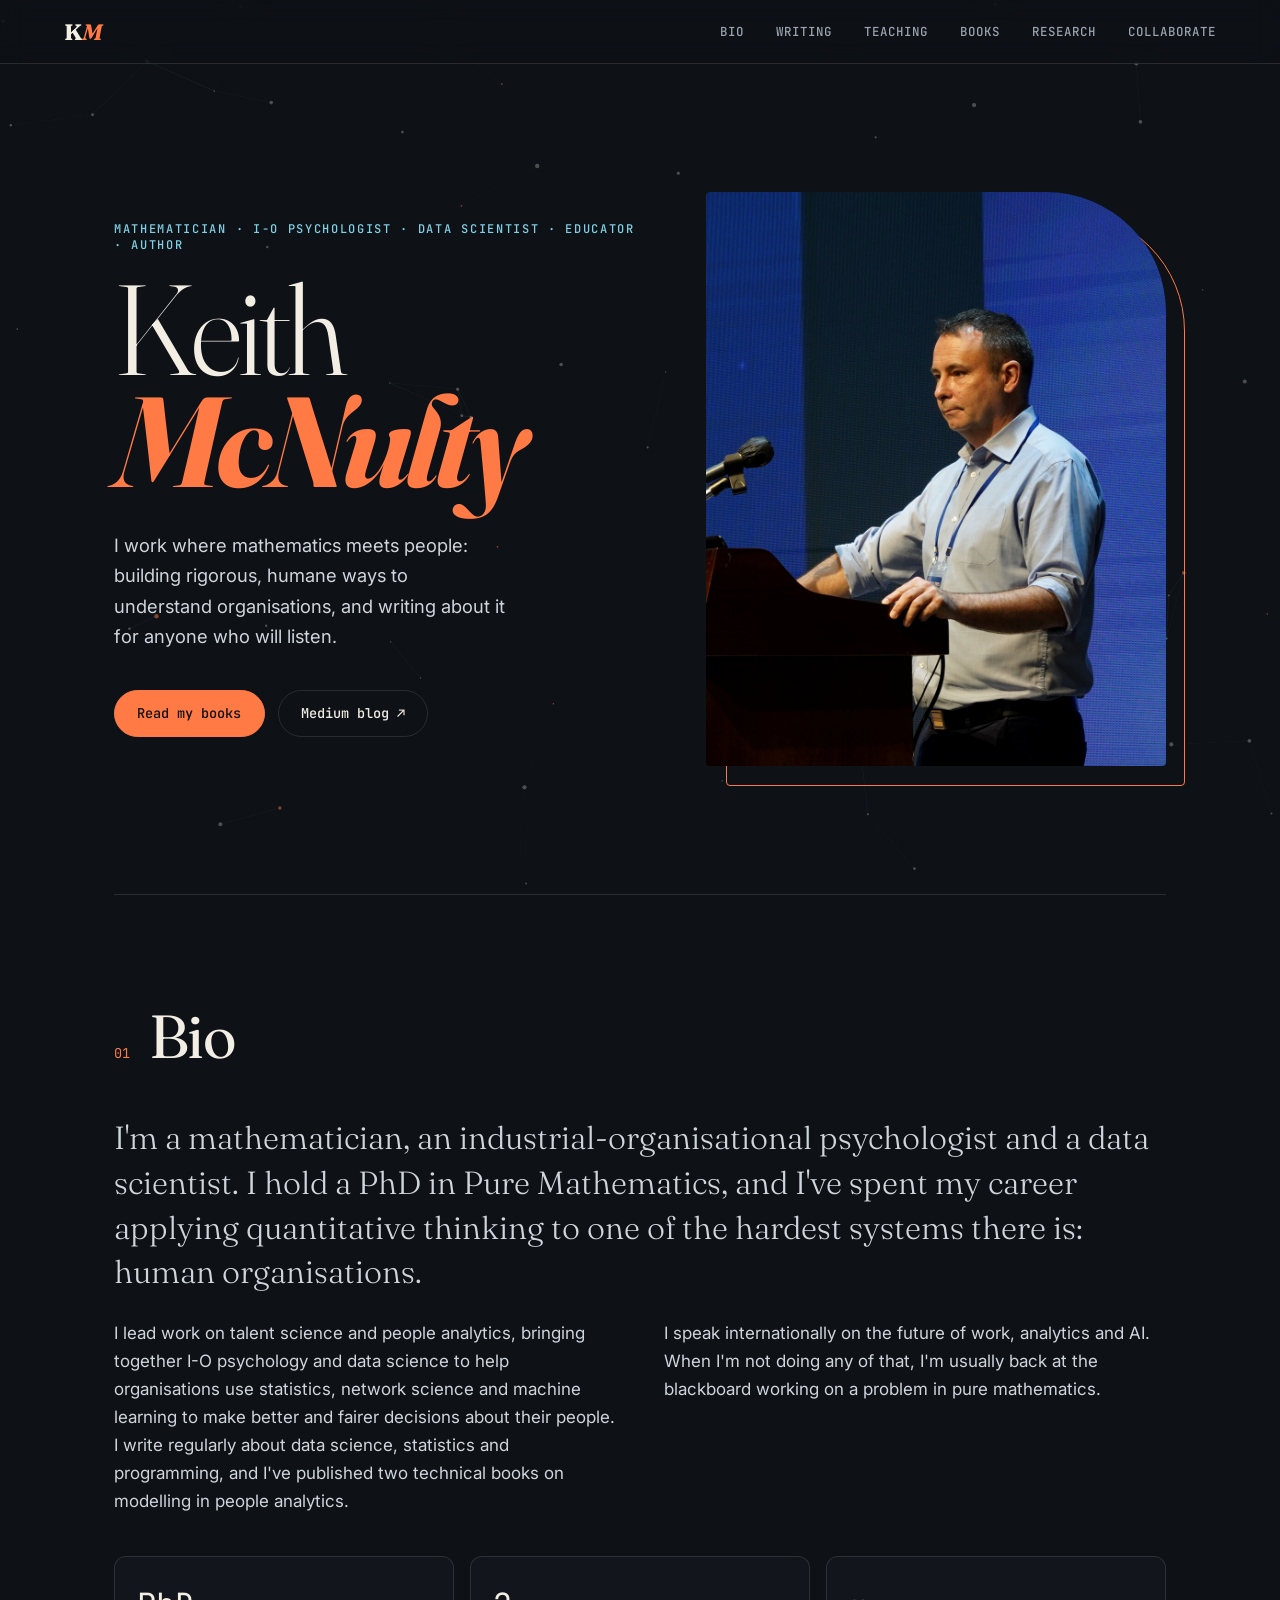
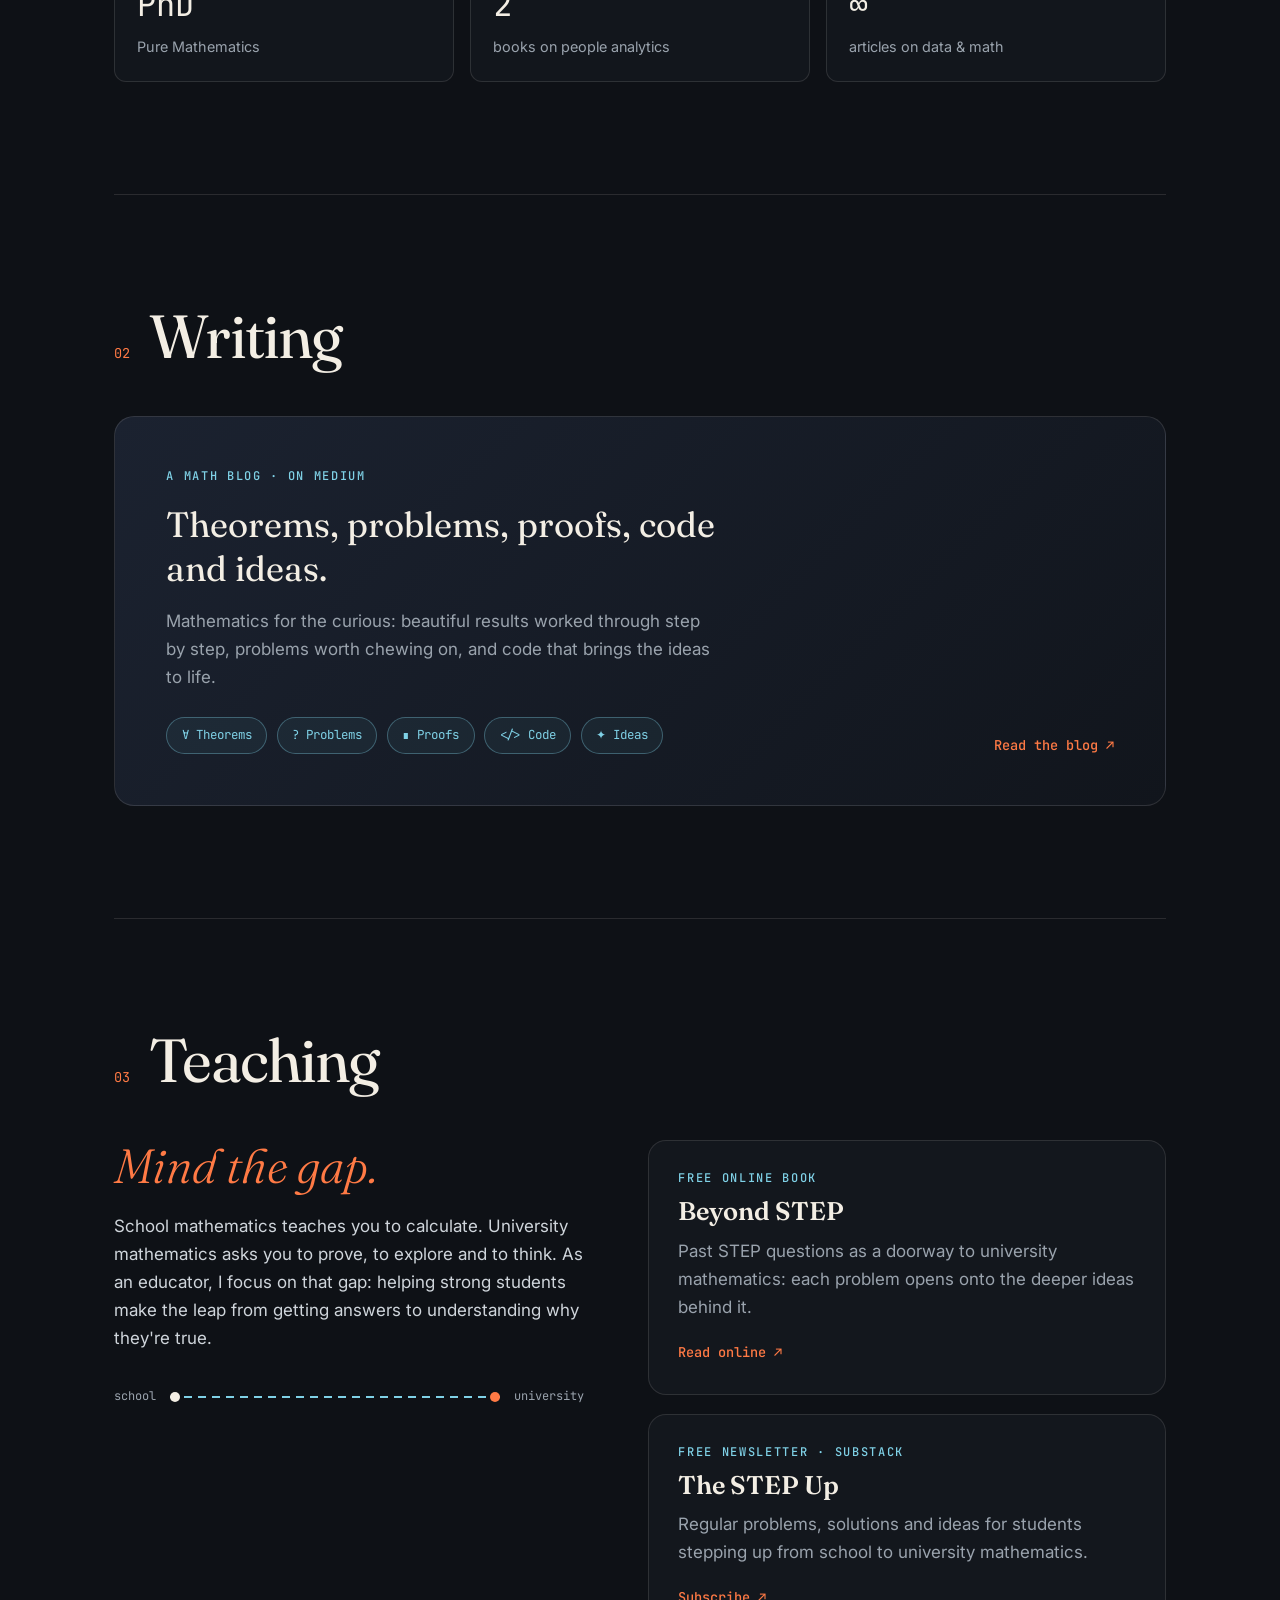
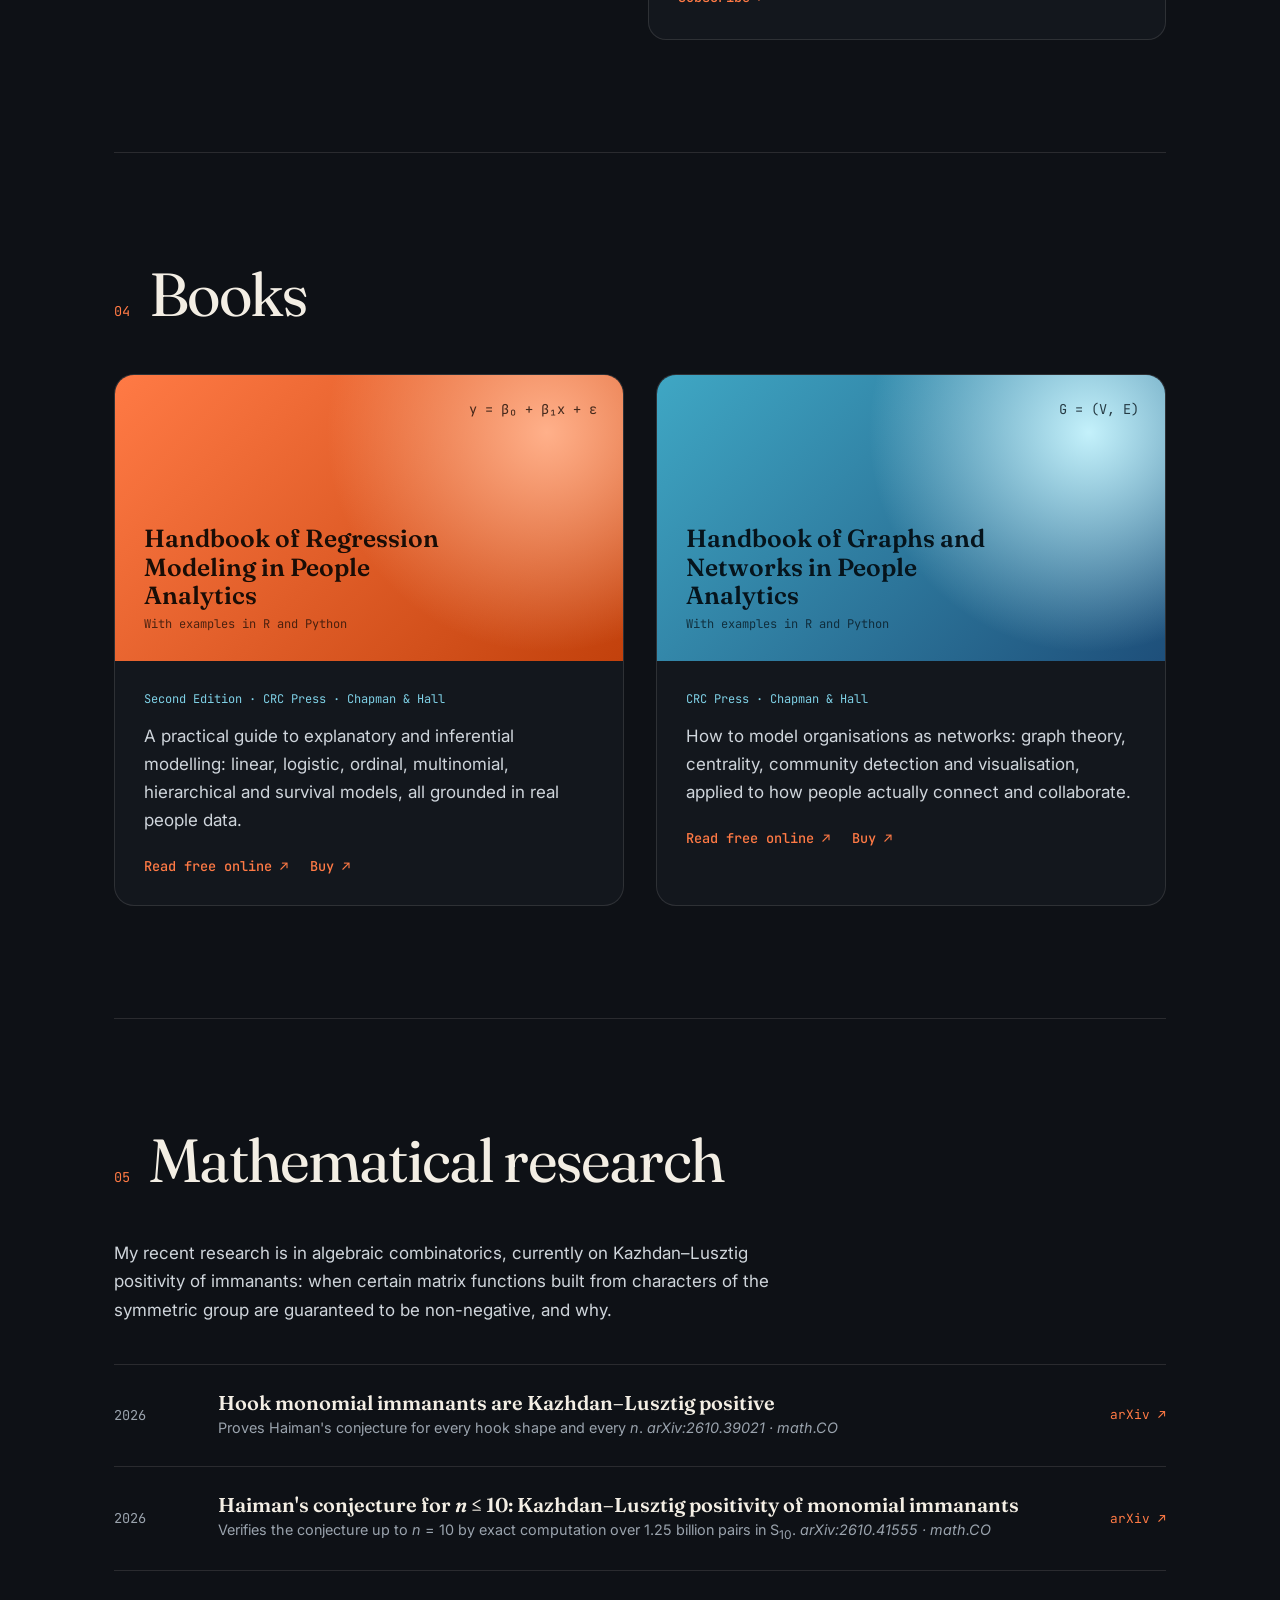
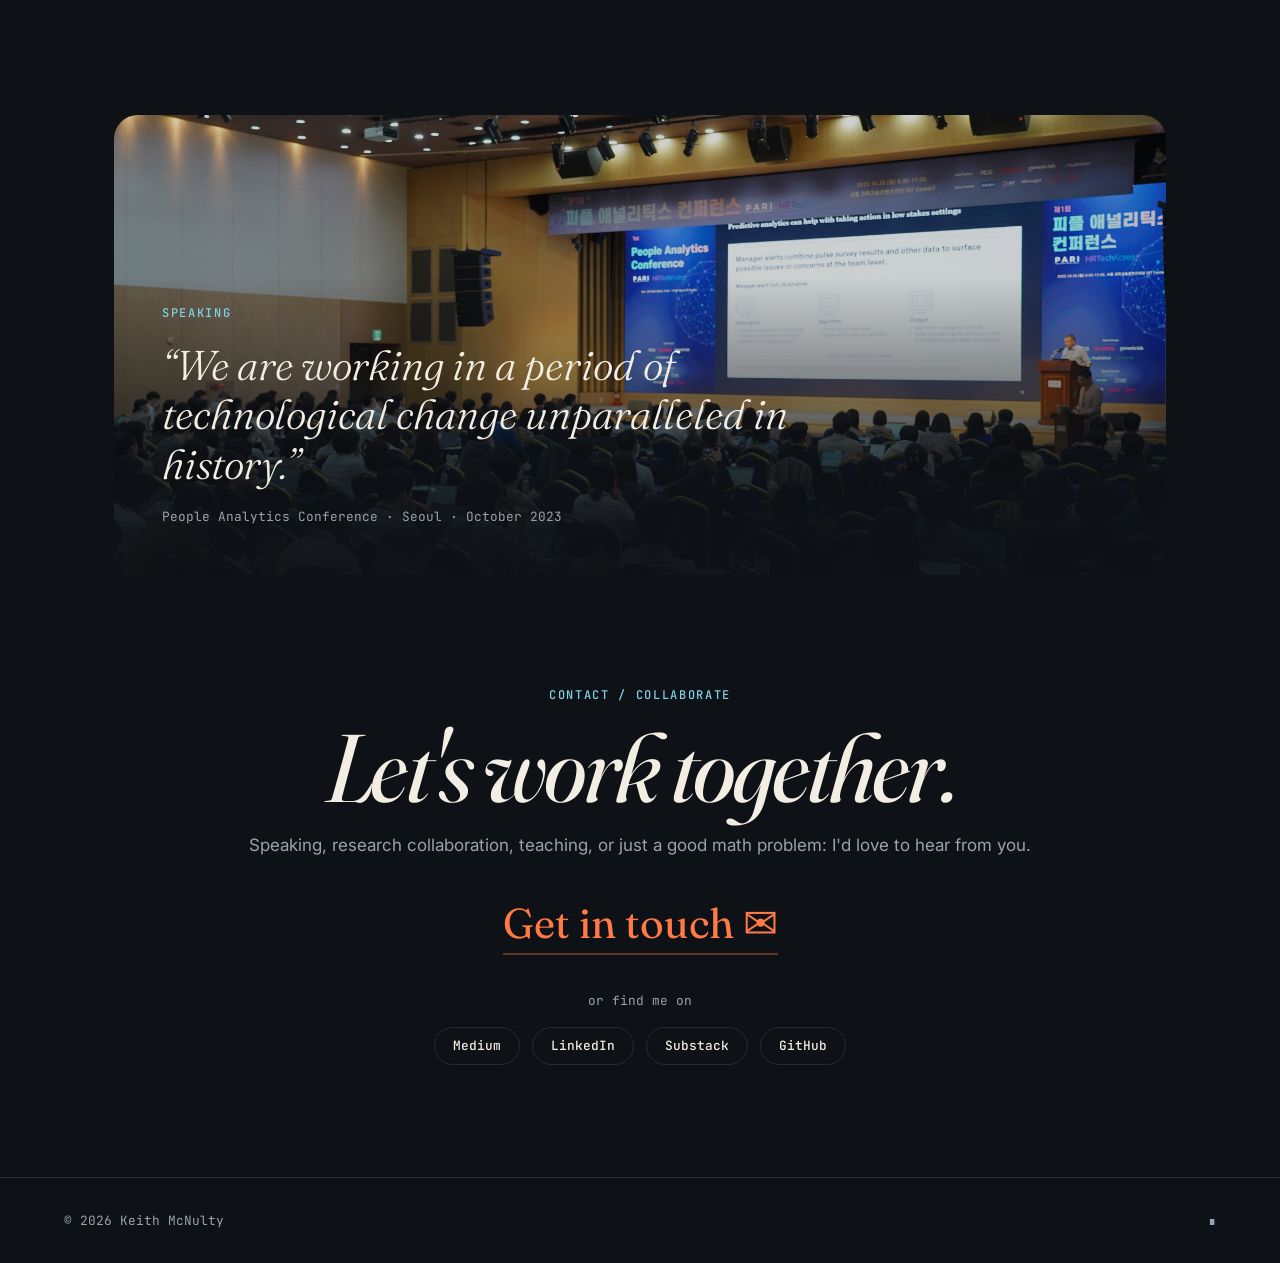
==== docs/index.html @ 4a8a74b3 "Research intro: say 'My recent research'" ====
<!doctype html>
<html lang="en">
<head>
  <meta charset="utf-8">
  <meta name="viewport" content="width=device-width, initial-scale=1">
  <title>Keith McNulty — Mathematician, I-O Psychologist, Data Scientist, Educator</title>
  <meta name="description" content="Keith McNulty: mathematician, I-O psychologist, data scientist and math educator. Writing, teaching, books and mathematical research at the intersection of people, data and mathematics.">
  <link rel="preconnect" href="https://fonts.googleapis.com">
  <link rel="preconnect" href="https://fonts.gstatic.com" crossorigin>
  <link href="https://fonts.googleapis.com/css2?family=Fraunces:ital,opsz,wght@0,9..144,300..800;1,9..144,300..800&family=Inter:wght@400;500;600&family=JetBrains+Mono:wght@400;500&display=swap" rel="stylesheet">
  <link rel="stylesheet" href="style.css">
</head>
<body>
  <canvas id="network" aria-hidden="true"></canvas>

  <header class="nav">
    <a class="brand" href="#top">K<span>M</span></a>
    <nav>
      <a href="#about">Bio</a>
      <a href="#writing">Writing</a>
      <a href="#teaching">Teaching</a>
      <a href="#books">Books</a>
      <a href="#research">Research</a>
      <a href="#contact">Collaborate</a>
    </nav>
  </header>

  <main id="top">
    <!-- HERO -->
    <section class="hero">
      <div class="hero-text">
        <p class="eyebrow">Mathematician · I-O Psychologist · Data Scientist · Educator · Author</p>
        <h1>Keith<br><em>McNulty</em></h1>
        <p class="lede">I work where mathematics meets people: building rigorous, humane ways to understand organisations, and writing about it for anyone who will listen.</p>
        <div class="cta">
          <a class="btn primary" href="#books">Read my books</a>
          <a class="btn" href="https://keith-mcnulty.medium.com" target="_blank" rel="noopener">Medium blog ↗</a>
        </div>
      </div>
      <figure class="portrait">
        <img src="assets/portrait.jpg" alt="Keith McNulty speaking at a podium in front of a blue presentation screen">
      </figure>
    </section>

    <!-- BIO -->
    <section id="about" class="section">
      <div class="section-head">
        <span class="num mono">01</span>
        <h2>Bio</h2>
      </div>
      <div class="bio">
        <!-- TODO(Keith): review and personalise this bio -->
        <p class="big">I'm a mathematician, an industrial-organisational psychologist and a data scientist. I hold a PhD in Pure Mathematics, and I've spent my career applying quantitative thinking to one of the hardest systems there is: human organisations.</p>
        <p>I lead work on talent science and people analytics, bringing together I-O psychology and data science to help organisations use statistics, network science and machine learning to make better and fairer decisions about their people. I write regularly about data science, statistics and programming, and I've published two technical books on modelling in people analytics.</p>
        <p>I speak internationally on the future of work, analytics and AI. When I'm not doing any of that, I'm usually back at the blackboard working on a problem in pure mathematics.</p>
        <ul class="facts">
          <li><span class="mono">PhD</span> Pure Mathematics</li>
          <li><span class="mono">2</span> books on people analytics</li>
          <li><span class="mono">∞</span> articles on data &amp; math</li>
        </ul>
      </div>
    </section>

    <!-- WRITING -->
    <section id="writing" class="section">
      <div class="section-head">
        <span class="num mono">02</span>
        <h2>Writing</h2>
      </div>
      <a class="medium-card" href="https://keith-mcnulty.medium.com" target="_blank" rel="noopener">
        <div>
          <p class="eyebrow">A math blog · On Medium</p>
          <h3>Theorems, problems, proofs, code and ideas.</h3>
          <p>Mathematics for the curious: beautiful results worked through step by step, problems worth chewing on, and code that brings the ideas to life.</p>
          <ul class="tags mono">
            <li>∀ Theorems</li>
            <li>? Problems</li>
            <li>∎ Proofs</li>
            <li>&lt;/&gt; Code</li>
            <li>✦ Ideas</li>
          </ul>
        </div>
        <span class="arrow">Read the blog ↗</span>
      </a>
    </section>

    <!-- TEACHING -->
    <section id="teaching" class="section">
      <div class="section-head">
        <span class="num mono">03</span>
        <h2>Teaching</h2>
      </div>
      <div class="teach">
        <div class="teach-intro">
          <p class="big">Mind the gap.</p>
          <p>School mathematics teaches you to calculate. University mathematics asks you to prove, to explore and to think. As an educator, I focus on that gap: helping strong students make the leap from getting answers to understanding why they're true.</p>
          <div class="gap" aria-hidden="true">
            <span class="mono">school</span>
            <span class="bridge"></span>
            <span class="mono">university</span>
          </div>
        </div>
        <div class="teach-links">
          <a class="teach-card" href="https://beyondstep.keithmcnulty.org" target="_blank" rel="noopener">
            <p class="eyebrow">Free online book</p>
            <h3>Beyond STEP</h3>
            <p>Past STEP questions as a doorway to university mathematics: each problem opens onto the deeper ideas behind it.</p>
            <span class="arrow">Read online ↗</span>
          </a>
          <a class="teach-card" href="https://keithmcnulty.substack.com/" target="_blank" rel="noopener">
            <p class="eyebrow">Free newsletter · Substack</p>
            <h3>The STEP Up</h3>
            <p>Regular problems, solutions and ideas for students stepping up from school to university mathematics.</p>
            <span class="arrow">Subscribe ↗</span>
          </a>
        </div>
      </div>
    </section>

    <!-- BOOKS -->
    <section id="books" class="section">
      <div class="section-head">
        <span class="num mono">04</span>
        <h2>Books</h2>
      </div>
      <div class="books">
        <article class="book">
          <div class="cover c1">
            <span class="mono">y = β₀ + β₁x + ε</span>
            <strong>Handbook of Regression Modeling in People Analytics</strong>
            <small>With examples in R and Python</small>
          </div>
          <div class="book-body">
            <p class="mono meta">Second Edition · CRC Press · Chapman &amp; Hall</p>
            <p>A practical guide to explanatory and inferential modelling: linear, logistic, ordinal, multinomial, hierarchical and survival models, all grounded in real people data.</p>
            <div class="links">
              <a href="https://peopleanalytics-regression-book.org" target="_blank" rel="noopener">Read free online ↗</a>
              <a href="https://www.routledge.com/Handbook-of-Regression-Modeling-in-People-Analytics-With-Examples-in-R-and-Python-Second-Edition/McNulty/p/book/9781041121268" target="_blank" rel="noopener">Buy ↗</a>
            </div>
          </div>
        </article>
        <article class="book">
          <div class="cover c2">
            <span class="mono">G = (V, E)</span>
            <strong>Handbook of Graphs and Networks in People Analytics</strong>
            <small>With examples in R and Python</small>
          </div>
          <div class="book-body">
            <p class="mono meta">CRC Press · Chapman &amp; Hall</p>
            <p>How to model organisations as networks: graph theory, centrality, community detection and visualisation, applied to how people actually connect and collaborate.</p>
            <div class="links">
              <a href="https://ona-book.org" target="_blank" rel="noopener">Read free online ↗</a>
              <a href="https://www.routledge.com/Handbook-of-Graphs-and-Networks-in-People-Analytics-With-Examples-in-R-and-Python/McNulty/p/book/9781032223636" target="_blank" rel="noopener">Buy ↗</a>
            </div>
          </div>
        </article>
      </div>
    </section>

    <!-- RESEARCH -->
    <section id="research" class="section">
      <div class="section-head">
        <span class="num mono">05</span>
        <h2>Mathematical research</h2>
      </div>
      <p class="intro">My recent research is in algebraic combinatorics, currently on Kazhdan&ndash;Lusztig positivity of immanants: when certain matrix functions built from characters of the symmetric group are guaranteed to be non-negative, and why.</p>
      <ol class="papers">
        <li>
          <span class="year mono">2026</span>
          <div>
            <h3>Hook monomial immanants are Kazhdan&ndash;Lusztig positive</h3>
            <p>Proves Haiman's conjecture for every hook shape and every <em>n</em>. <em>arXiv:2610.39021 · math.CO</em></p>
          </div>
          <a href="https://arxiv.org/abs/2610.39021" class="mono" target="_blank" rel="noopener">arXiv ↗</a>
        </li>
        <li>
          <span class="year mono">2026</span>
          <div>
            <h3>Haiman's conjecture for <em>n</em> &le; 10: Kazhdan&ndash;Lusztig positivity of monomial immanants</h3>
            <p>Verifies the conjecture up to <em>n</em> = 10 by exact computation over 1.25 billion pairs in S<sub>10</sub>. <em>arXiv:2610.41555 · math.CO</em></p>
          </div>
          <a href="https://arxiv.org/abs/2610.41555" class="mono" target="_blank" rel="noopener">arXiv ↗</a>
        </li>
      </ol>
    </section>

    <!-- SPEAKING BANNER -->
    <section class="banner">
      <img src="assets/speaking.jpg" alt="Keith McNulty presenting to a large audience at the People Analytics Conference in Seoul" loading="lazy">
      <div class="banner-text">
        <p class="eyebrow">Speaking</p>
        <p class="quote">“We are working in a period of technological change unparalleled in history.”</p>
        <p class="mono small">People Analytics Conference · Seoul · October 2023</p>
      </div>
    </section>

    <!-- CONTACT -->
    <section id="contact" class="section contact">
      <p class="eyebrow">Contact / Collaborate</p>
      <h2>Let's work together.</h2>
      <p>Speaking, research collaboration, teaching, or just a good math problem: I'd love to hear from you.</p>
      <a class="email" href="mailto:keith@keithmcnulty.org">Get in touch ✉</a>
      <p class="mono small or">or find me on</p>
      <div class="socials">
        <a href="https://keith-mcnulty.medium.com" target="_blank" rel="noopener">Medium</a>
        <a href="https://www.linkedin.com/in/keith-mcnulty/" target="_blank" rel="noopener">LinkedIn</a>
        <a href="https://keithmcnulty.substack.com/" target="_blank" rel="noopener">Substack</a>
        <a href="https://github.com/keithmcnulty" target="_blank" rel="noopener">GitHub</a>
      </div>
    </section>
  </main>

  <footer>
    <span class="mono">© <span id="yr"></span> Keith McNulty</span>
    <span class="mono">∎</span>
  </footer>

  <script src="script.js"></script>
</body>
</html>
---- docs/style.css ----
:root {
  --ink: #0e1116;
  --ink-2: #161b22;
  --paper: #f3eee4;
  --muted: #9aa3ad;
  --line: rgba(243, 238, 228, 0.12);
  --accent: #ff7a45;
  --accent-2: #7fd1e6;
  --serif: "Fraunces", Georgia, serif;
  --sans: "Inter", system-ui, sans-serif;
  --mono: "JetBrains Mono", ui-monospace, monospace;
}

* { box-sizing: border-box; margin: 0; padding: 0; }
html { scroll-behavior: smooth; }
body {
  background: var(--ink);
  color: var(--paper);
  font: 400 17px/1.65 var(--sans);
  -webkit-font-smoothing: antialiased;
  overflow-x: hidden;
}
a { color: inherit; text-decoration: none; }
img { display: block; max-width: 100%; }
.mono { font-family: var(--mono); }
.small { font-size: 0.8rem; }

#network {
  position: fixed; inset: 0;
  width: 100%; height: 100%;
  z-index: -1;
  opacity: 0.55;
}

/* NAV */
.nav {
  position: sticky; top: 0; z-index: 10;
  display: flex; justify-content: space-between; align-items: center;
  padding: 1.1rem clamp(1.25rem, 5vw, 4rem);
  background: rgba(14, 17, 22, 0.7);
  backdrop-filter: blur(12px);
  border-bottom: 1px solid var(--line);
}
.brand { font: 700 1.4rem var(--serif); letter-spacing: -0.02em; }
.brand span { color: var(--accent); font-style: italic; }
.nav nav { display: flex; gap: clamp(0.9rem, 2.5vw, 2rem); }
.nav nav a {
  font: 500 0.78rem var(--mono); text-transform: uppercase; letter-spacing: 0.08em;
  color: var(--muted); transition: color 0.2s;
}
.nav nav a:hover { color: var(--accent); }

main { max-width: 1180px; margin: 0 auto; padding: 0 clamp(1.25rem, 5vw, 4rem); }

/* HERO */
.hero {
  min-height: calc(100vh - 70px);
  display: grid; grid-template-columns: 1.15fr 1fr; gap: clamp(2rem, 5vw, 5rem);
  align-items: center; padding: 4rem 0;
}
.eyebrow {
  font: 500 0.75rem var(--mono); text-transform: uppercase; letter-spacing: 0.14em;
  color: var(--accent-2); margin-bottom: 1.2rem;
}
h1 {
  font: 300 clamp(3.8rem, 10vw, 8.5rem)/0.88 var(--serif);
  letter-spacing: -0.04em; font-variation-settings: "opsz" 144;
}
h1 em { font-weight: 700; color: var(--accent); }
.lede { margin: 2rem 0 2.4rem; max-width: 33ch; font-size: 1.15rem; color: #cfd5db; }
.cta { display: flex; flex-wrap: wrap; gap: 0.8rem; }
.btn {
  font: 500 0.85rem var(--mono); padding: 0.85rem 1.4rem;
  border: 1px solid var(--line); border-radius: 999px;
  transition: transform 0.2s, background 0.2s, border-color 0.2s;
}
.btn:hover { transform: translateY(-2px); border-color: var(--paper); }
.btn.primary { background: var(--accent); color: var(--ink); border-color: var(--accent); }
.btn.primary:hover { background: var(--paper); border-color: var(--paper); }

.portrait { position: relative; }
.portrait img {
  width: 100%; aspect-ratio: 4 / 5; object-fit: cover;
  object-position: center 20%;
  border-radius: 4px 120px 4px 4px;
  filter: saturate(0.9) contrast(1.05);
}
.portrait::before {
  content: ""; position: absolute; inset: 1.2rem -1.2rem -1.2rem 1.2rem;
  border: 1px solid var(--accent); border-radius: 4px 120px 4px 4px; z-index: -1;
}

/* SECTIONS */
.section { padding: clamp(4rem, 9vw, 7rem) 0; border-top: 1px solid var(--line); }
.section-head { display: flex; align-items: baseline; gap: 1.2rem; margin-bottom: 3rem; }
.num { color: var(--accent); font-size: 0.85rem; }
h2 { font: 400 clamp(2.4rem, 5vw, 3.8rem)/1 var(--serif); letter-spacing: -0.03em; }
h3 { font: 600 1.25rem/1.3 var(--serif); }

.bio { display: grid; grid-template-columns: 1fr 1fr; gap: 1.5rem 3rem; }
.bio .big { grid-column: 1 / -1; font: 300 clamp(1.4rem, 2.6vw, 2rem)/1.4 var(--serif); }
.bio p { color: #cfd5db; }
.facts {
  grid-column: 1 / -1; list-style: none; display: flex; flex-wrap: wrap; gap: 1rem; margin-top: 1rem;
}
.facts li {
  flex: 1 1 200px; padding: 1.4rem; border: 1px solid var(--line); border-radius: 12px;
  color: var(--muted); font-size: 0.9rem; background: rgba(22, 27, 34, 0.6);
}
.facts .mono { display: block; font-size: 2rem; color: var(--paper); margin-bottom: 0.2rem; }

/* WRITING */
.medium-card {
  display: flex; justify-content: space-between; align-items: flex-end; gap: 2rem;
  padding: clamp(2rem, 4vw, 3.2rem); border-radius: 20px;
  background: linear-gradient(135deg, #1b2230, #11151c);
  border: 1px solid var(--line);
  transition: transform 0.3s, border-color 0.3s;
}
.medium-card:hover { transform: translateY(-4px); border-color: var(--accent); }
.medium-card h3 { font: 400 clamp(1.5rem, 3vw, 2.2rem)/1.25 var(--serif); max-width: 24ch; margin-bottom: 1rem; }
.medium-card p:not(.eyebrow) { color: var(--muted); max-width: 50ch; }
.arrow { font: 500 0.85rem var(--mono); color: var(--accent); white-space: nowrap; }
.tags { list-style: none; display: flex; flex-wrap: wrap; gap: 0.6rem; margin-top: 1.6rem; }
.tags li {
  font-size: 0.78rem; padding: 0.45rem 0.9rem; border-radius: 999px;
  border: 1px solid rgba(127, 209, 230, 0.35); color: var(--accent-2);
  background: rgba(127, 209, 230, 0.06);
}

/* TEACHING */
.teach { display: grid; grid-template-columns: 1fr 1.1fr; gap: clamp(2rem, 5vw, 4rem); align-items: start; }
.teach-intro .big { font: 300 italic clamp(2rem, 4vw, 3rem)/1.1 var(--serif); color: var(--accent); margin-bottom: 1.2rem; }
.teach-intro p:not(.big) { color: #cfd5db; }
.gap { display: flex; align-items: center; gap: 0.9rem; margin-top: 2.2rem; font-size: 0.75rem; color: var(--muted); }
.bridge {
  flex: 1; height: 2px; position: relative;
  background: repeating-linear-gradient(90deg, var(--accent-2) 0 8px, transparent 8px 14px);
}
.bridge::before, .bridge::after {
  content: ""; position: absolute; top: -4px; width: 10px; height: 10px; border-radius: 50%;
}
.bridge::before { left: 0; background: var(--paper); }
.bridge::after { right: 0; background: var(--accent); }
.teach-links { display: grid; gap: 1.2rem; }
.teach-card {
  display: block; padding: 1.8rem; border-radius: 18px;
  background: rgba(22, 27, 34, 0.7); border: 1px solid var(--line);
  transition: transform 0.3s, border-color 0.3s;
}
.teach-card:hover { transform: translateX(6px); border-color: var(--accent-2); }
.teach-card h3 { font-size: 1.6rem; margin-bottom: 0.5rem; }
.teach-card p:not(.eyebrow) { color: var(--muted); margin-bottom: 1rem; }
.teach-card .eyebrow { margin-bottom: 0.6rem; }

/* BOOKS */
.books { display: grid; grid-template-columns: 1fr 1fr; gap: 2rem; }
.book {
  border: 1px solid var(--line); border-radius: 20px; overflow: hidden;
  background: rgba(22, 27, 34, 0.7); transition: transform 0.3s;
}
.book:hover { transform: translateY(-4px) rotate(-0.4deg); }
.cover {
  aspect-ratio: 16 / 9; padding: 1.8rem; display: flex; flex-direction: column; justify-content: flex-end; gap: 0.4rem;
  position: relative; overflow: hidden;
}
.cover .mono { position: absolute; top: 1.4rem; right: 1.6rem; font-size: 0.85rem; opacity: 0.8; }
.cover strong { font: 600 1.55rem/1.15 var(--serif); max-width: 18ch; }
.cover small { font: 0.75rem var(--mono); opacity: 0.75; }
.c1 { background: radial-gradient(circle at 85% 20%, #ffb08a 0, transparent 45%), linear-gradient(135deg, #ff7a45, #c2410c); color: #1a0d06; }
.c2 { background: radial-gradient(circle at 85% 20%, #c4f1fb 0, transparent 45%), linear-gradient(135deg, #3fa7c4, #1e4f7a); color: #06141c; }
.book-body { padding: 1.8rem; }
.book-body .meta { font-size: 0.75rem; color: var(--accent-2); margin-bottom: 0.8rem; }
.book-body p { color: #cfd5db; }
.links { display: flex; gap: 1.4rem; margin-top: 1.4rem; font: 500 0.85rem var(--mono); }
.links a { color: var(--accent); border-bottom: 1px solid transparent; }
.links a:hover { border-color: var(--accent); }

/* RESEARCH */
.intro { color: #cfd5db; max-width: 60ch; margin-bottom: 2.5rem; }
.papers { list-style: none; border-top: 1px solid var(--line); }
.papers li {
  display: grid; grid-template-columns: 80px 1fr auto; gap: 1.5rem; align-items: center;
  padding: 1.6rem 0; border-bottom: 1px solid var(--line); transition: padding 0.25s, background 0.25s;
}
.papers li:hover { padding-left: 1rem; background: linear-gradient(90deg, rgba(255, 122, 69, 0.08), transparent); }
.papers .year { color: var(--muted); font-size: 0.85rem; }
.papers p { color: var(--muted); font-size: 0.9rem; }
.papers a { color: var(--accent); font-size: 0.8rem; }
.socials a {
  font: 500 0.8rem var(--mono); padding: 0.6rem 1.1rem; border: 1px solid var(--line);
  border-radius: 999px; transition: border-color 0.2s, color 0.2s;
}
.socials a:hover { border-color: var(--accent); color: var(--accent); }

/* BANNER */
.banner {
  position: relative; border-radius: 24px; overflow: hidden; margin: 2rem 0 0;
  min-height: 460px; display: flex; align-items: flex-end;
}
.banner img { position: absolute; inset: 0; width: 100%; height: 100%; object-fit: cover; object-position: 60% 45%; }
.banner::after {
  content: ""; position: absolute; inset: 0;
  background: linear-gradient(0deg, rgba(14, 17, 22, 0.95) 10%, rgba(14, 17, 22, 0.2) 65%);
}
.banner-text { position: relative; z-index: 1; padding: clamp(1.8rem, 4vw, 3rem); }
.quote { font: 300 italic clamp(1.5rem, 3.4vw, 2.6rem)/1.2 var(--serif); max-width: 26ch; margin-bottom: 1rem; }
.banner .small { color: var(--muted); }

/* CONTACT */
.contact { text-align: center; border-top: none; }
.contact h2 { font-size: clamp(3rem, 8vw, 6rem); font-style: italic; margin-bottom: 1rem; }
.contact p { color: var(--muted); margin-bottom: 2rem; }
.socials { display: flex; justify-content: center; flex-wrap: wrap; gap: 0.8rem; }
.contact .email {
  display: inline-block; margin: 0.5rem 0 2.2rem;
  font: 400 clamp(1.4rem, 4vw, 2.6rem)/1.2 var(--serif); color: var(--accent);
  border-bottom: 2px solid rgba(255, 122, 69, 0.35); padding-bottom: 0.2rem;
  transition: border-color 0.2s, color 0.2s;
}
.contact .email:hover { color: var(--paper); border-color: var(--paper); }
.contact .or { margin-bottom: 1rem; }
.contact .eyebrow { color: var(--accent-2); margin-bottom: 1rem; }

footer {
  display: flex; justify-content: space-between;
  padding: 2rem clamp(1.25rem, 5vw, 4rem); border-top: 1px solid var(--line);
  color: var(--muted); font-size: 0.8rem;
}

/* REVEAL */
.reveal { opacity: 0; transform: translateY(24px); transition: opacity 0.8s ease, transform 0.8s ease; }
.reveal.in { opacity: 1; transform: none; }

@media (max-width: 860px) {
  .hero { grid-template-columns: 1fr; padding-top: 2.5rem; min-height: auto; }
  .portrait { max-width: 420px; }
  .bio, .books, .teach { grid-template-columns: 1fr; }
  .medium-card { flex-direction: column; align-items: flex-start; }
  .papers li { grid-template-columns: 1fr auto; }
  .papers .year { grid-column: 1 / -1; }
  .nav nav a:nth-child(n+4) { display: none; }
}

@media (prefers-reduced-motion: reduce) {
  html { scroll-behavior: auto; }
  .reveal { opacity: 1; transform: none; transition: none; }
  #network { display: none; }
}
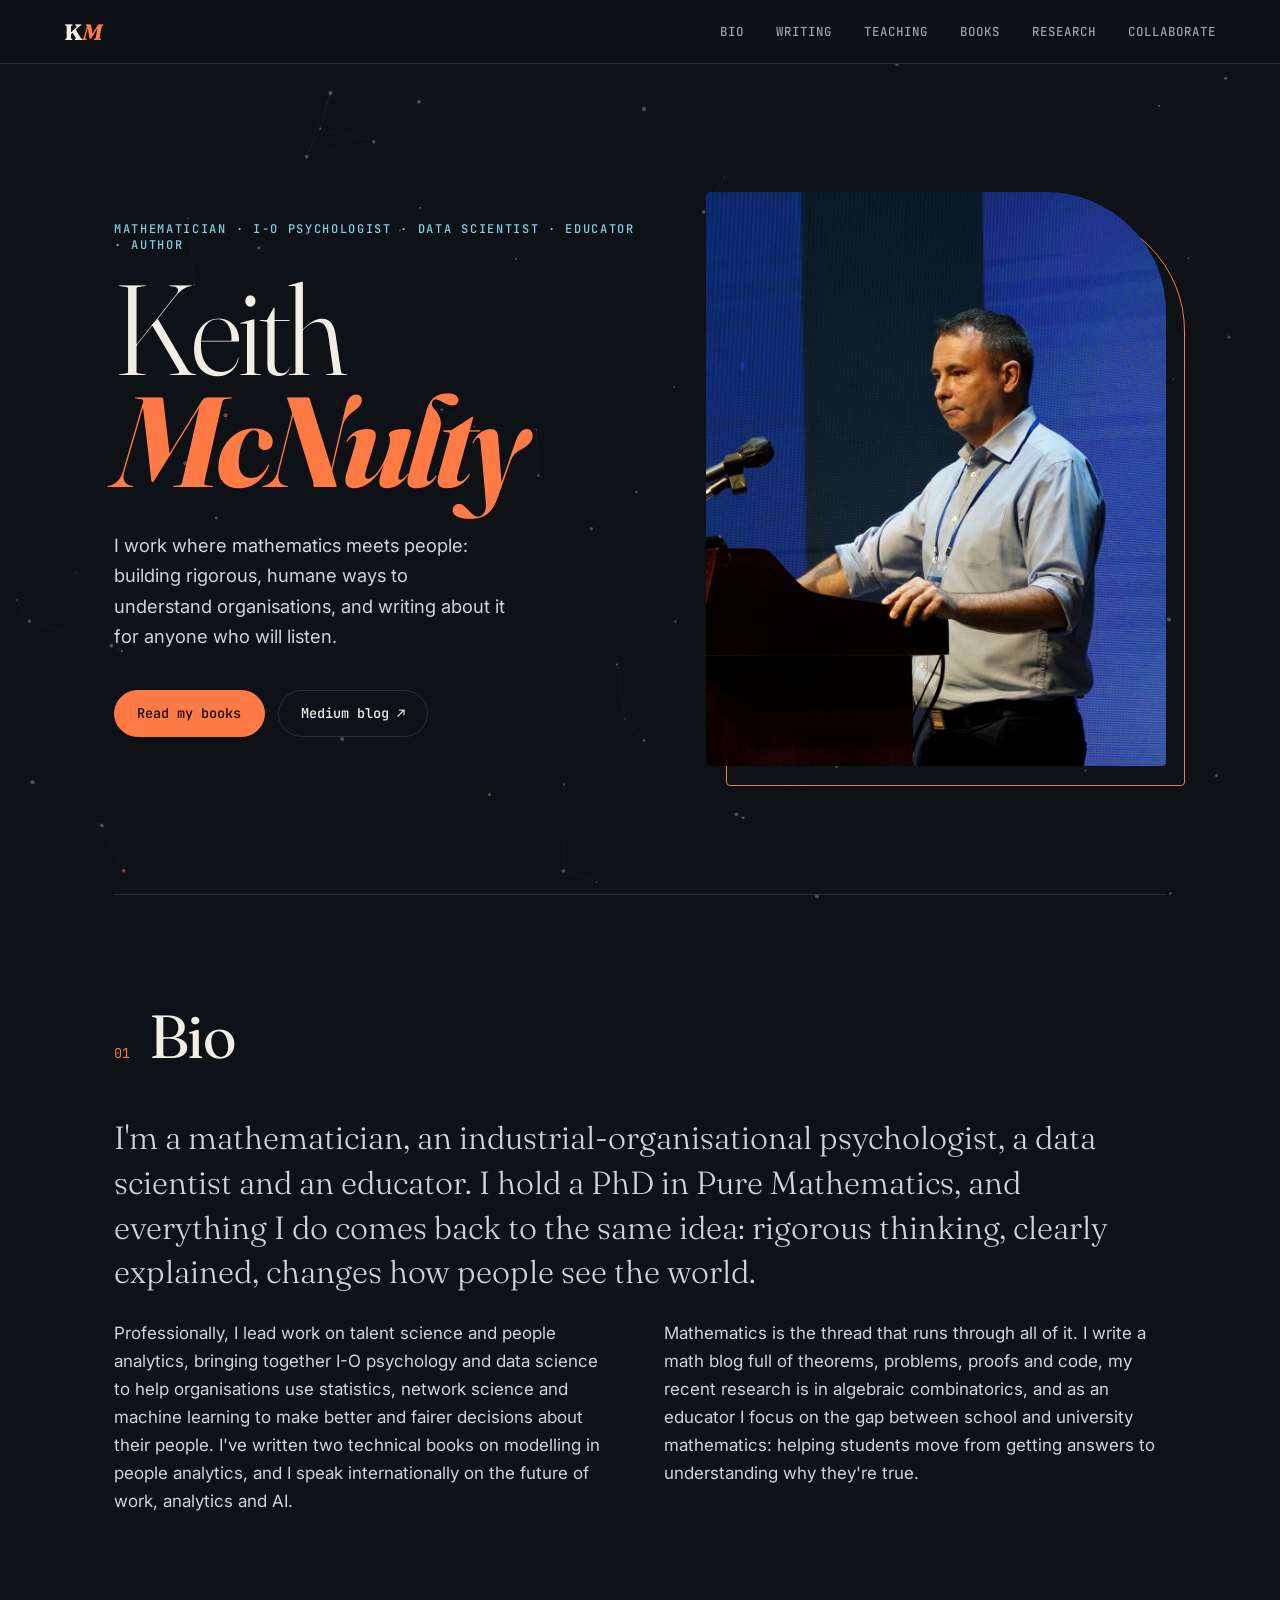
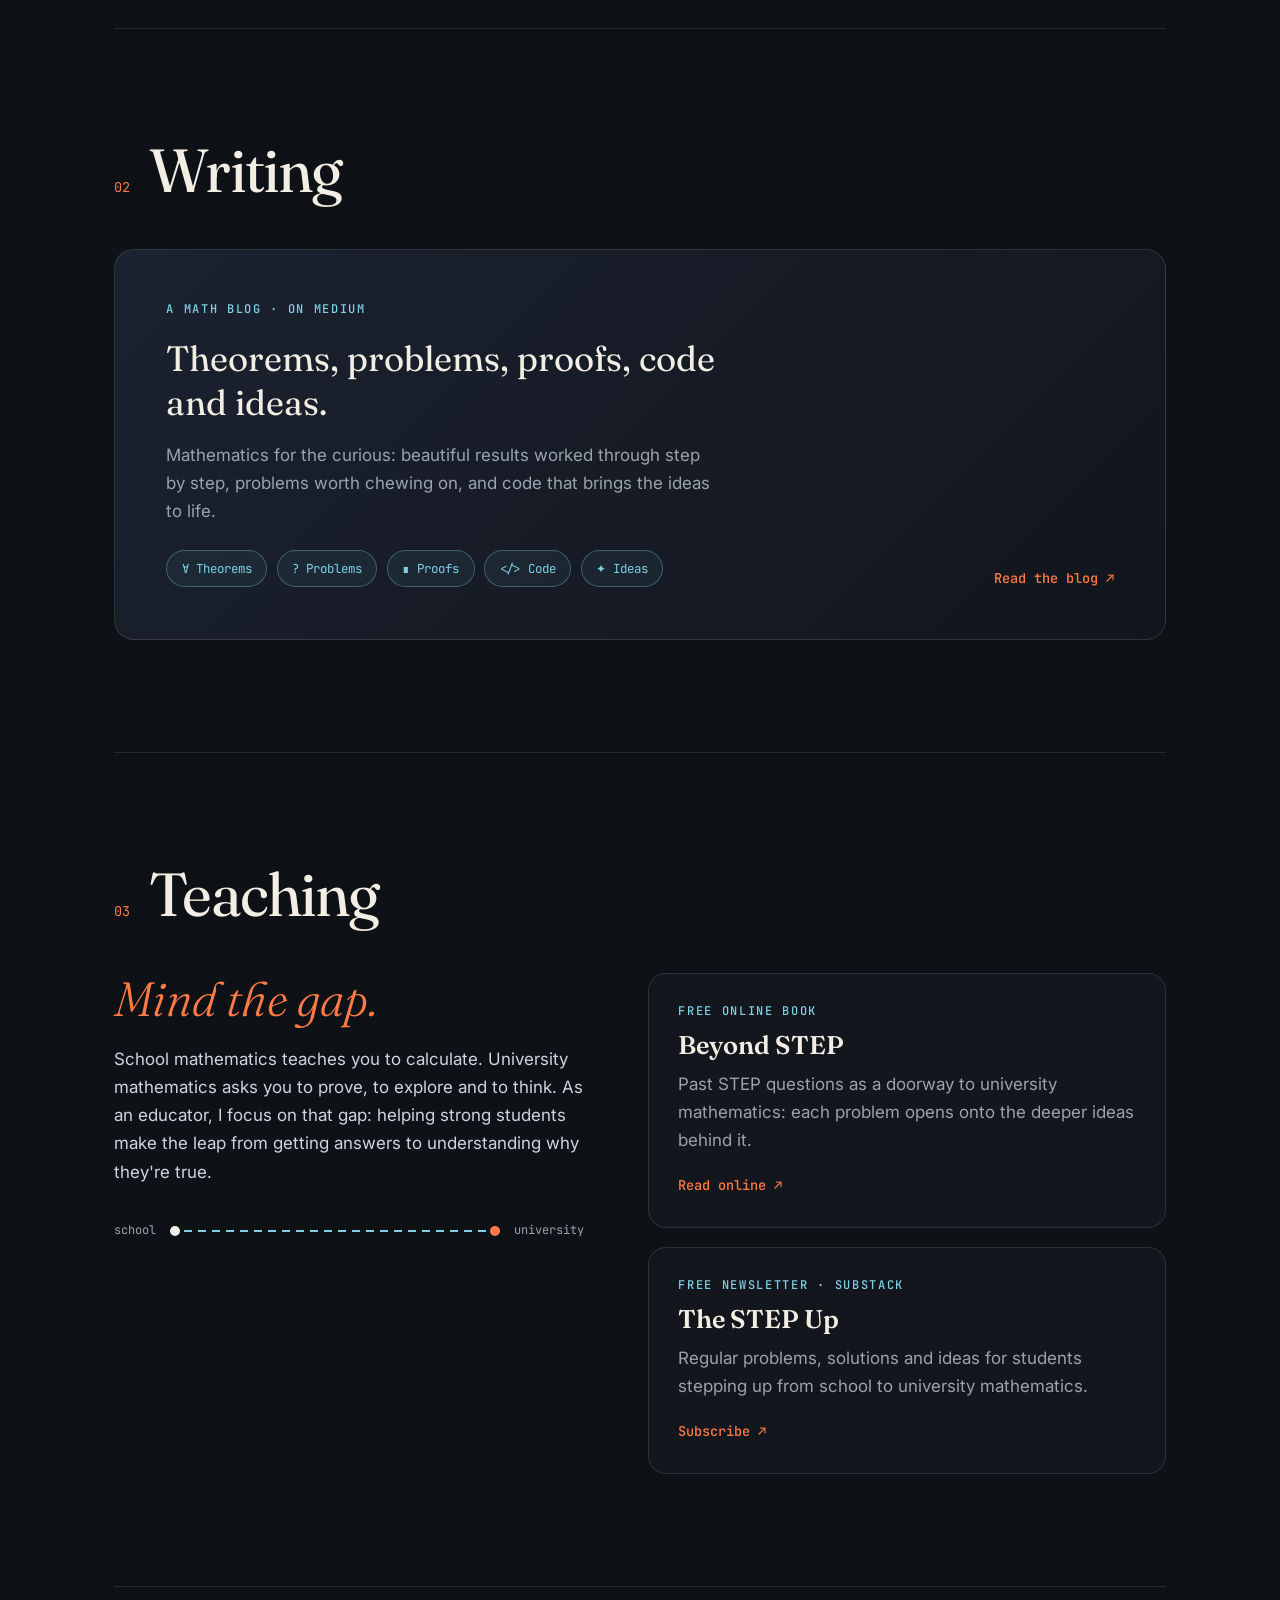
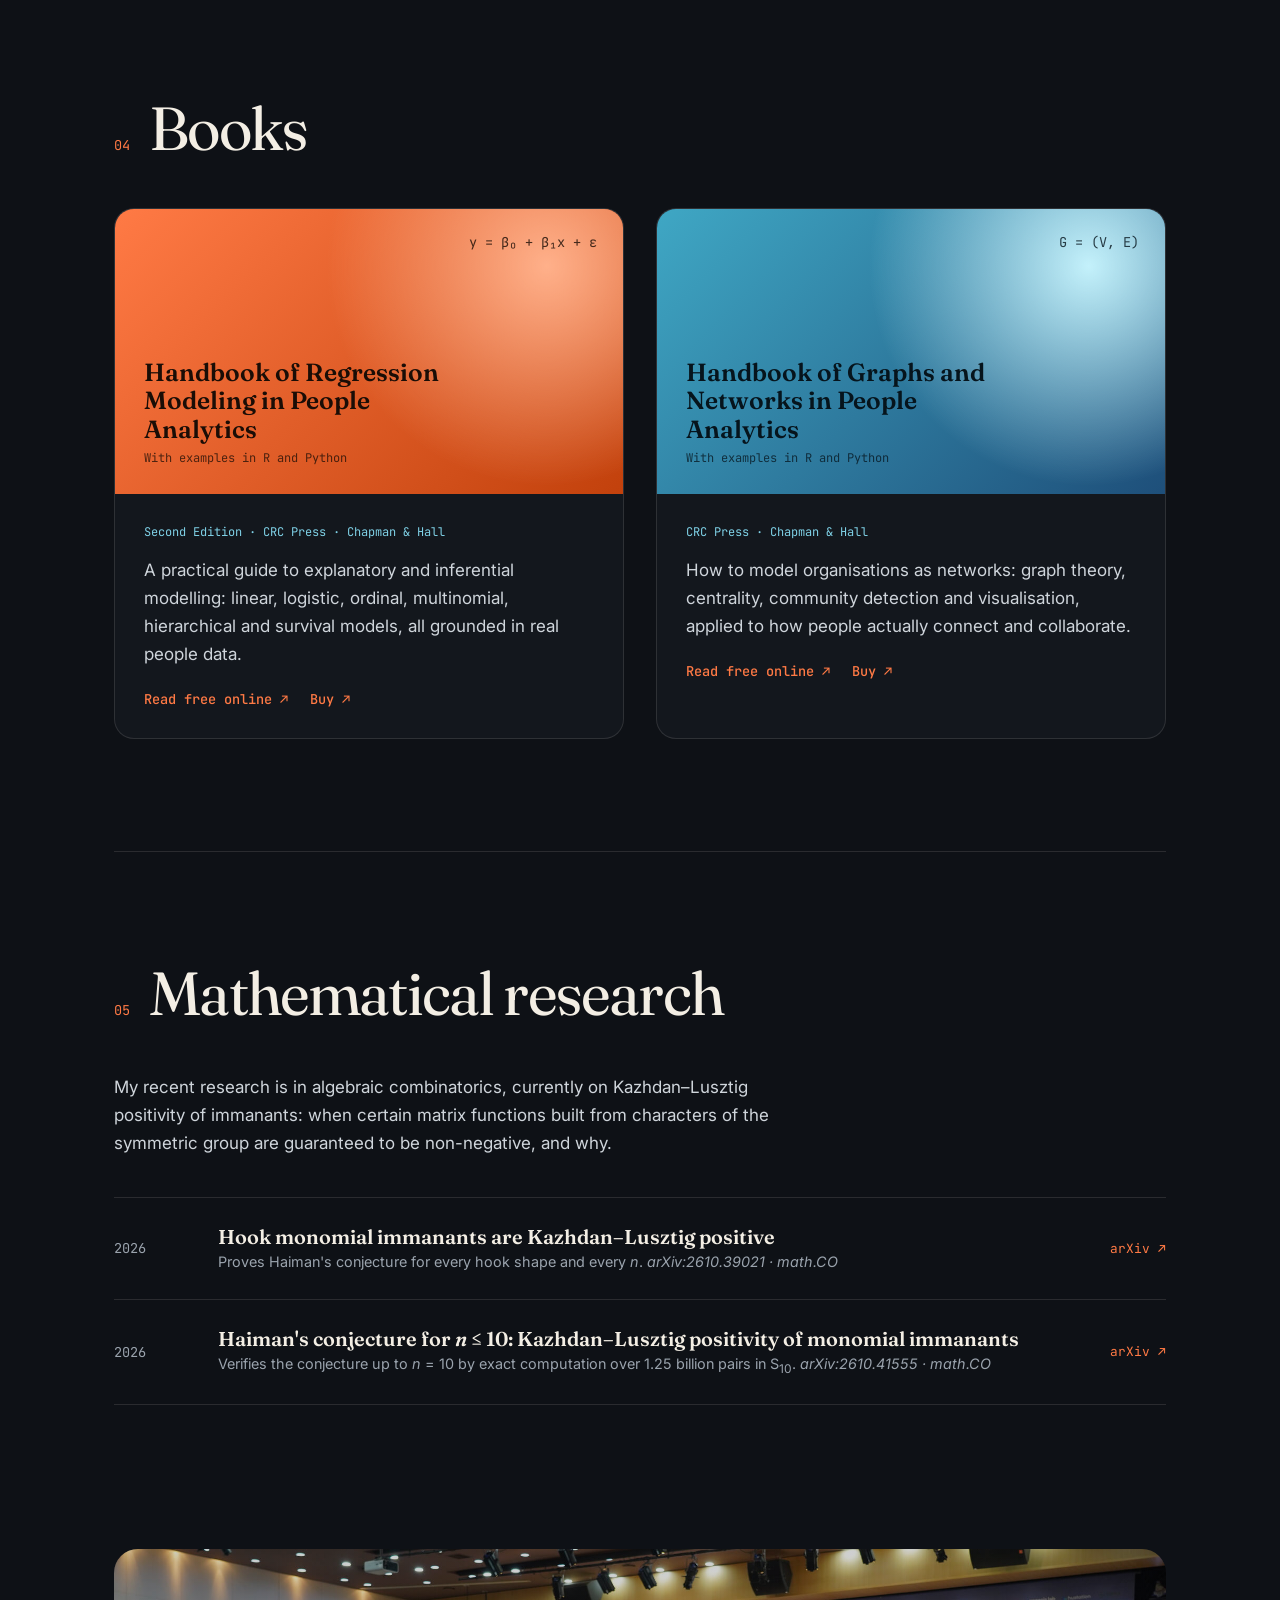
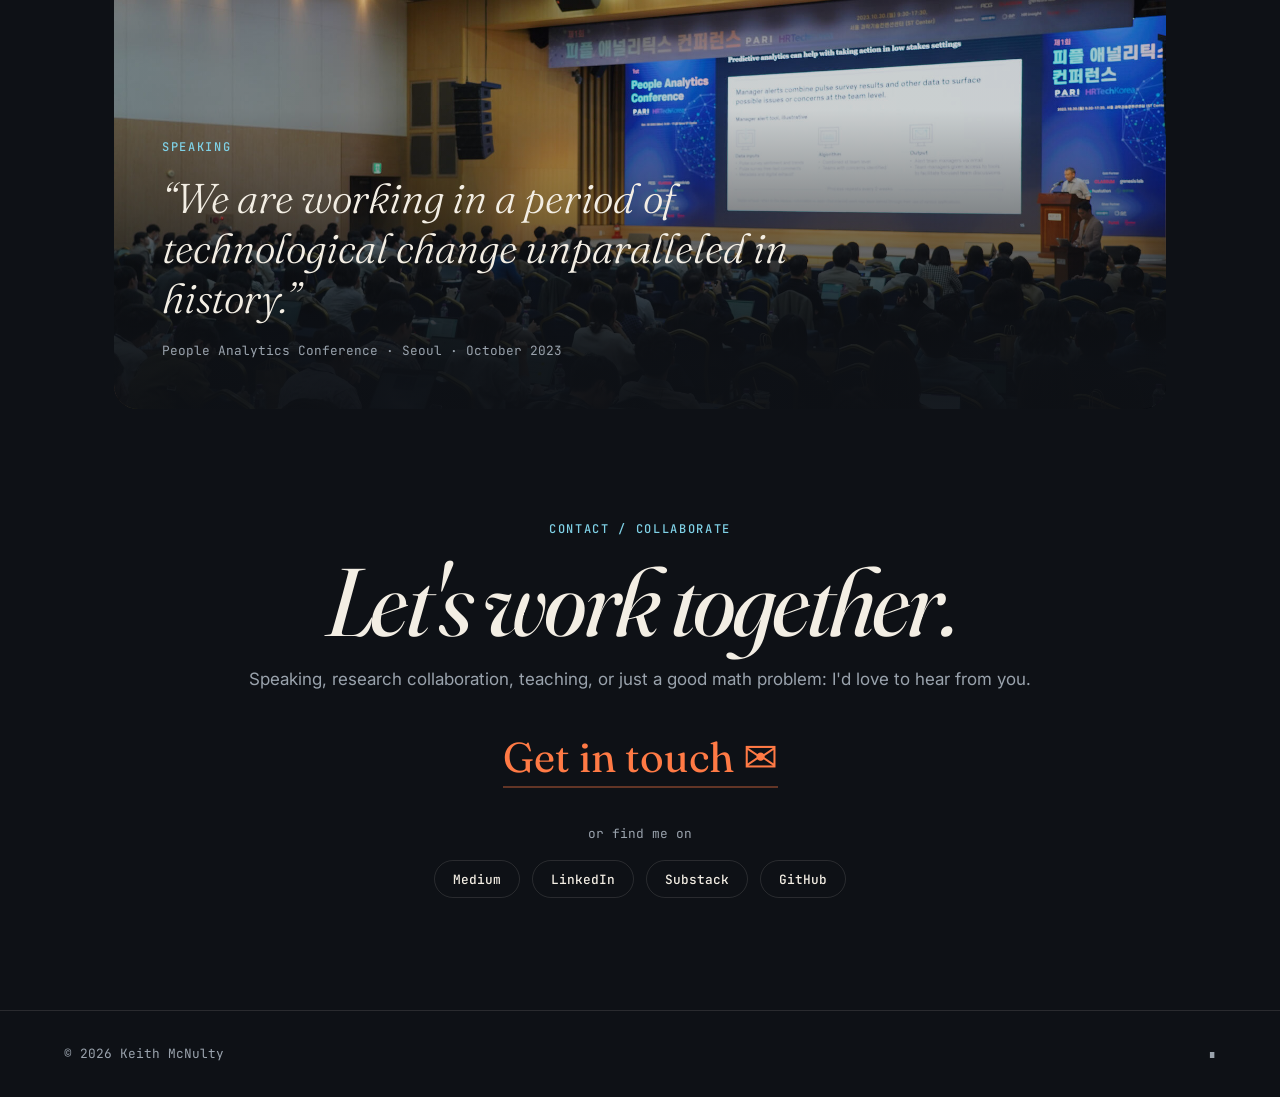
==== commit 6cf1370f: "Rework bio and remove fact boxes" ====
--- a/docs/index.html
+++ b/docs/index.html
@@ -49,15 +49,9 @@
         <h2>Bio</h2>
       </div>
       <div class="bio">
-        <!-- TODO(Keith): review and personalise this bio -->
-        <p class="big">I'm a mathematician, an industrial-organisational psychologist and a data scientist. I hold a PhD in Pure Mathematics, and I've spent my career applying quantitative thinking to one of the hardest systems there is: human organisations.</p>
-        <p>I lead work on talent science and people analytics, bringing together I-O psychology and data science to help organisations use statistics, network science and machine learning to make better and fairer decisions about their people. I write regularly about data science, statistics and programming, and I've published two technical books on modelling in people analytics.</p>
-        <p>I speak internationally on the future of work, analytics and AI. When I'm not doing any of that, I'm usually back at the blackboard working on a problem in pure mathematics.</p>
-        <ul class="facts">
-          <li><span class="mono">PhD</span> Pure Mathematics</li>
-          <li><span class="mono">2</span> books on people analytics</li>
-          <li><span class="mono">∞</span> articles on data &amp; math</li>
-        </ul>
+        <p class="big">I'm a mathematician, an industrial-organisational psychologist, a data scientist and an educator. I hold a PhD in Pure Mathematics, and everything I do comes back to the same idea: rigorous thinking, clearly explained, changes how people see the world.</p>
+        <p>Professionally, I lead work on talent science and people analytics, bringing together I-O psychology and data science to help organisations use statistics, network science and machine learning to make better and fairer decisions about their people. I've written two technical books on modelling in people analytics, and I speak internationally on the future of work, analytics and AI.</p>
+        <p>Mathematics is the thread that runs through all of it. I write a math blog full of theorems, problems, proofs and code, my recent research is in algebraic combinatorics, and as an educator I focus on the gap between school and university mathematics: helping students move from getting answers to understanding why they're true.</p>
       </div>
     </section>
 
--- a/docs/style.css
+++ b/docs/style.css
@@ -100,14 +100,6 @@
 .bio { display: grid; grid-template-columns: 1fr 1fr; gap: 1.5rem 3rem; }
 .bio .big { grid-column: 1 / -1; font: 300 clamp(1.4rem, 2.6vw, 2rem)/1.4 var(--serif); }
 .bio p { color: #cfd5db; }
-.facts {
-  grid-column: 1 / -1; list-style: none; display: flex; flex-wrap: wrap; gap: 1rem; margin-top: 1rem;
-}
-.facts li {
-  flex: 1 1 200px; padding: 1.4rem; border: 1px solid var(--line); border-radius: 12px;
-  color: var(--muted); font-size: 0.9rem; background: rgba(22, 27, 34, 0.6);
-}
-.facts .mono { display: block; font-size: 2rem; color: var(--paper); margin-bottom: 0.2rem; }
 
 /* WRITING */
 .medium-card {
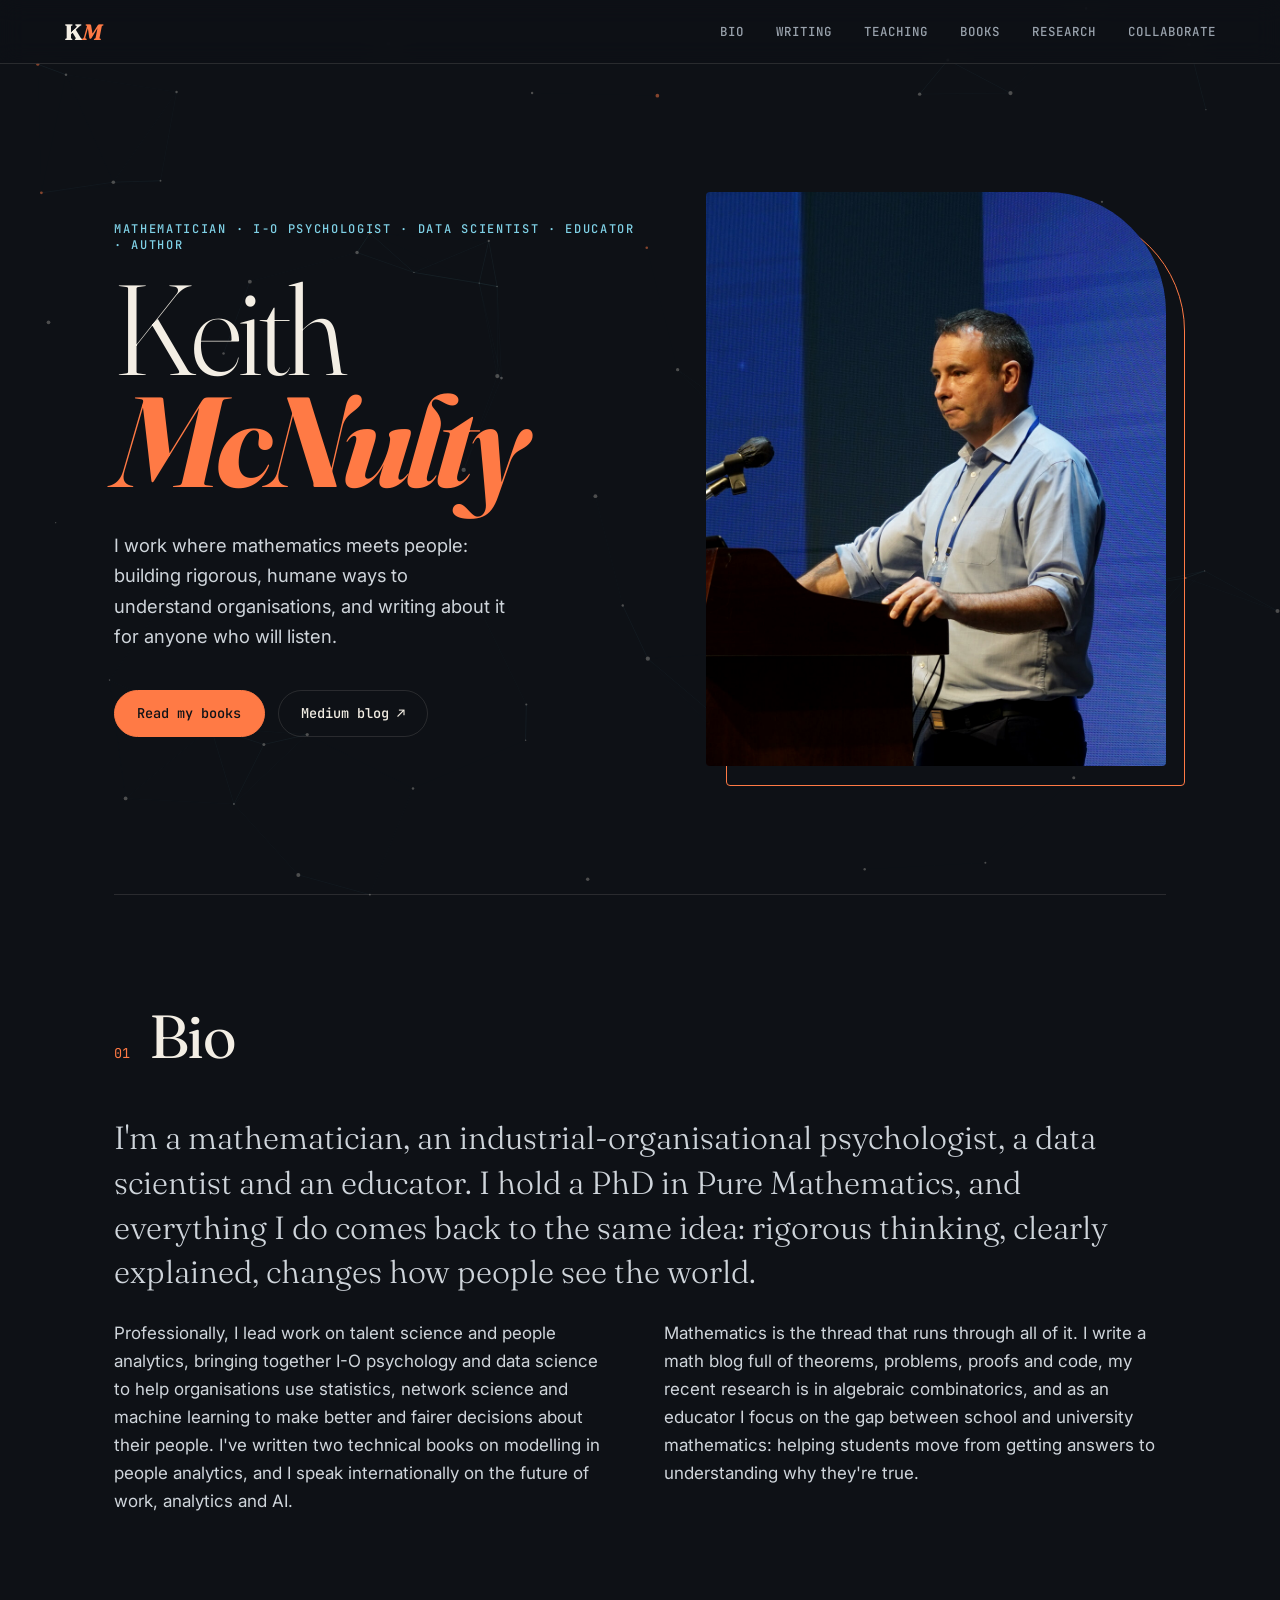
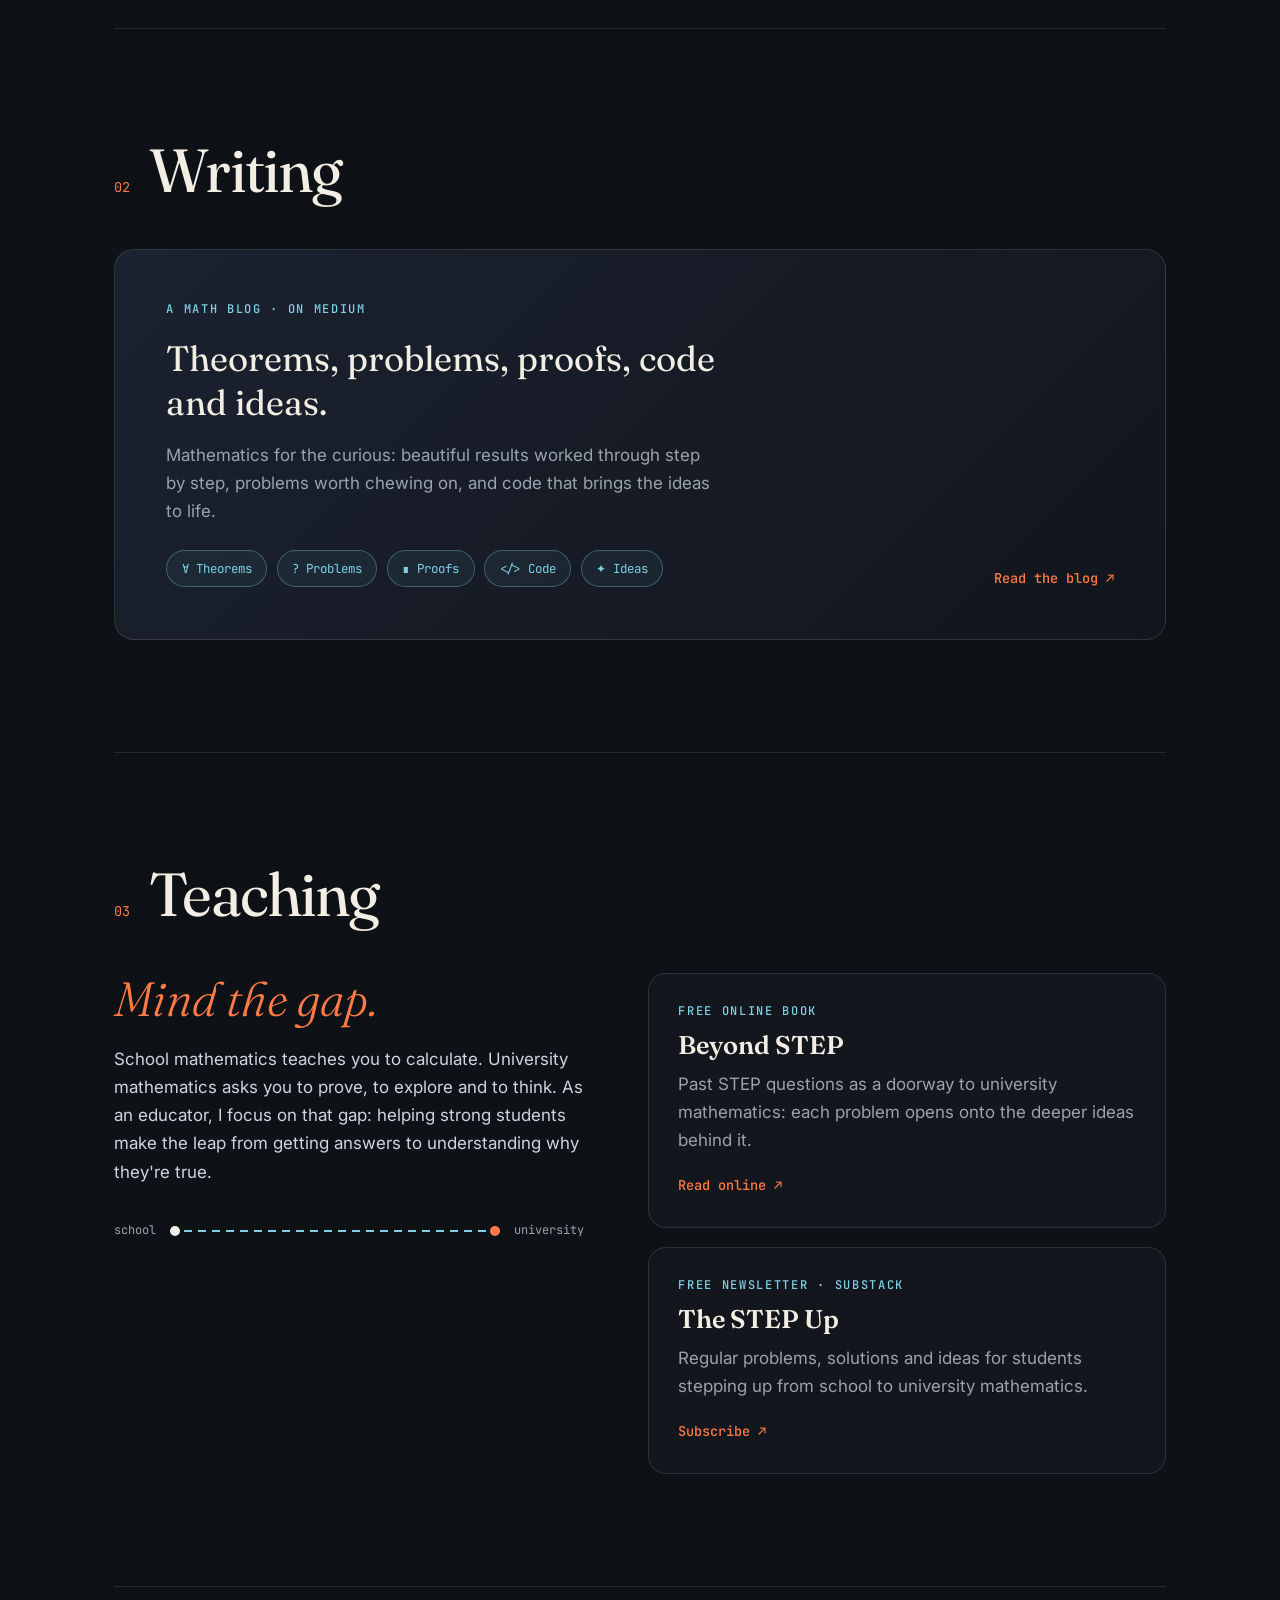
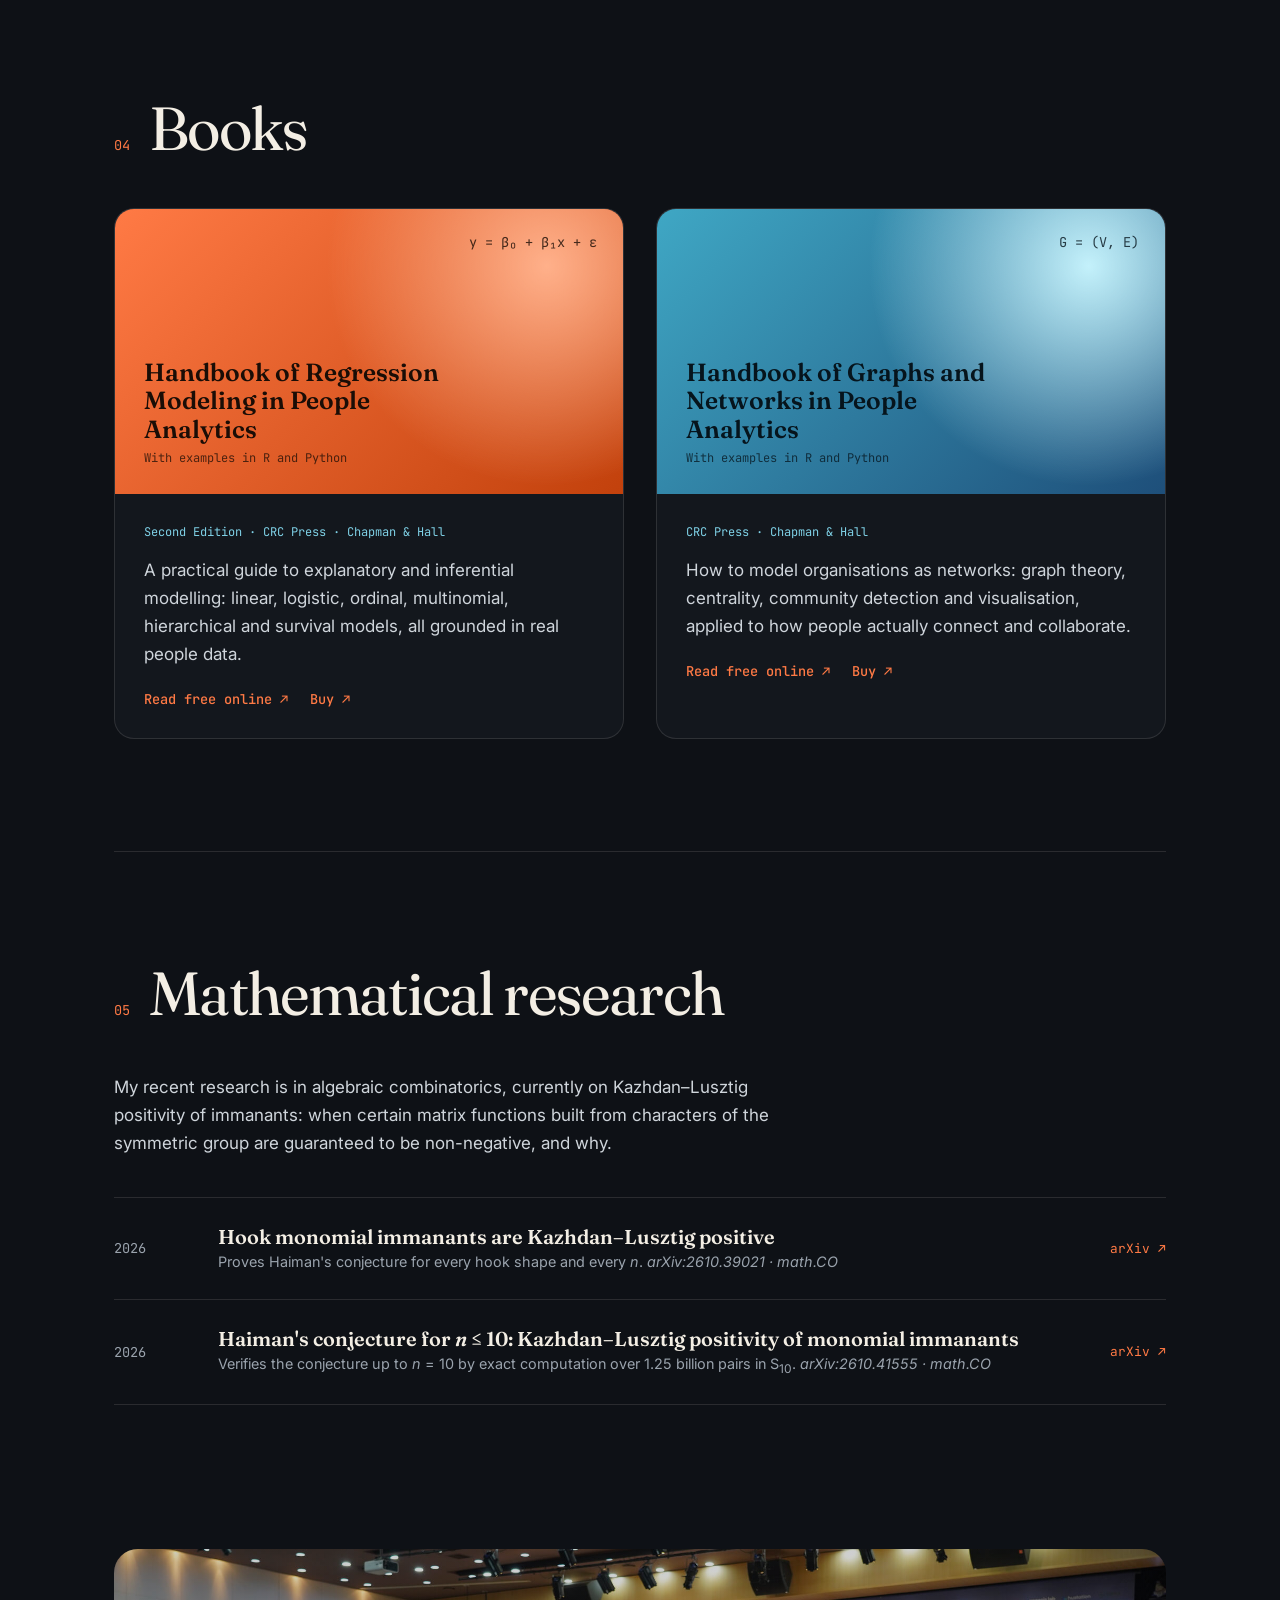
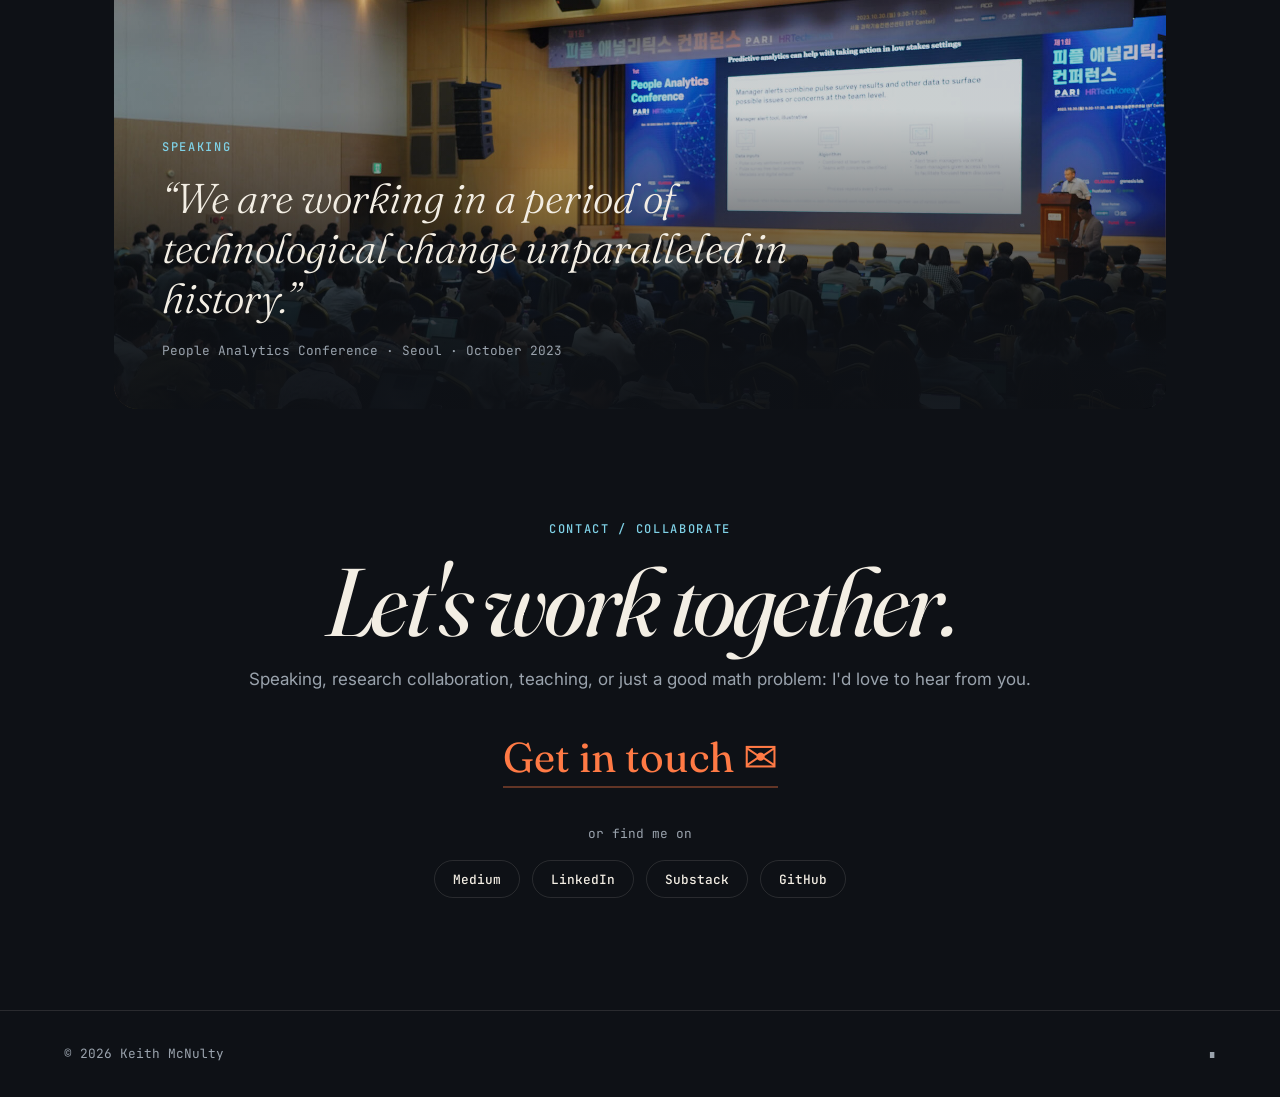
==== commit 61d82955: "Add sigma favicon (SVG, ICO, Apple touch icon) and theme colour" ====
--- a/docs/index.html
+++ b/docs/index.html
@@ -5,6 +5,10 @@
   <meta name="viewport" content="width=device-width, initial-scale=1">
   <title>Keith McNulty — Mathematician, I-O Psychologist, Data Scientist, Educator</title>
   <meta name="description" content="Keith McNulty: mathematician, I-O psychologist, data scientist and math educator. Writing, teaching, books and mathematical research at the intersection of people, data and mathematics.">
+  <link rel="icon" href="favicon.ico" sizes="any">
+  <link rel="icon" href="favicon.svg" type="image/svg+xml">
+  <link rel="apple-touch-icon" href="apple-touch-icon.png">
+  <meta name="theme-color" content="#0e1116">
   <link rel="preconnect" href="https://fonts.googleapis.com">
   <link rel="preconnect" href="https://fonts.gstatic.com" crossorigin>
   <link href="https://fonts.googleapis.com/css2?family=Fraunces:ital,opsz,wght@0,9..144,300..800;1,9..144,300..800&family=Inter:wght@400;500;600&family=JetBrains+Mono:wght@400;500&display=swap" rel="stylesheet">
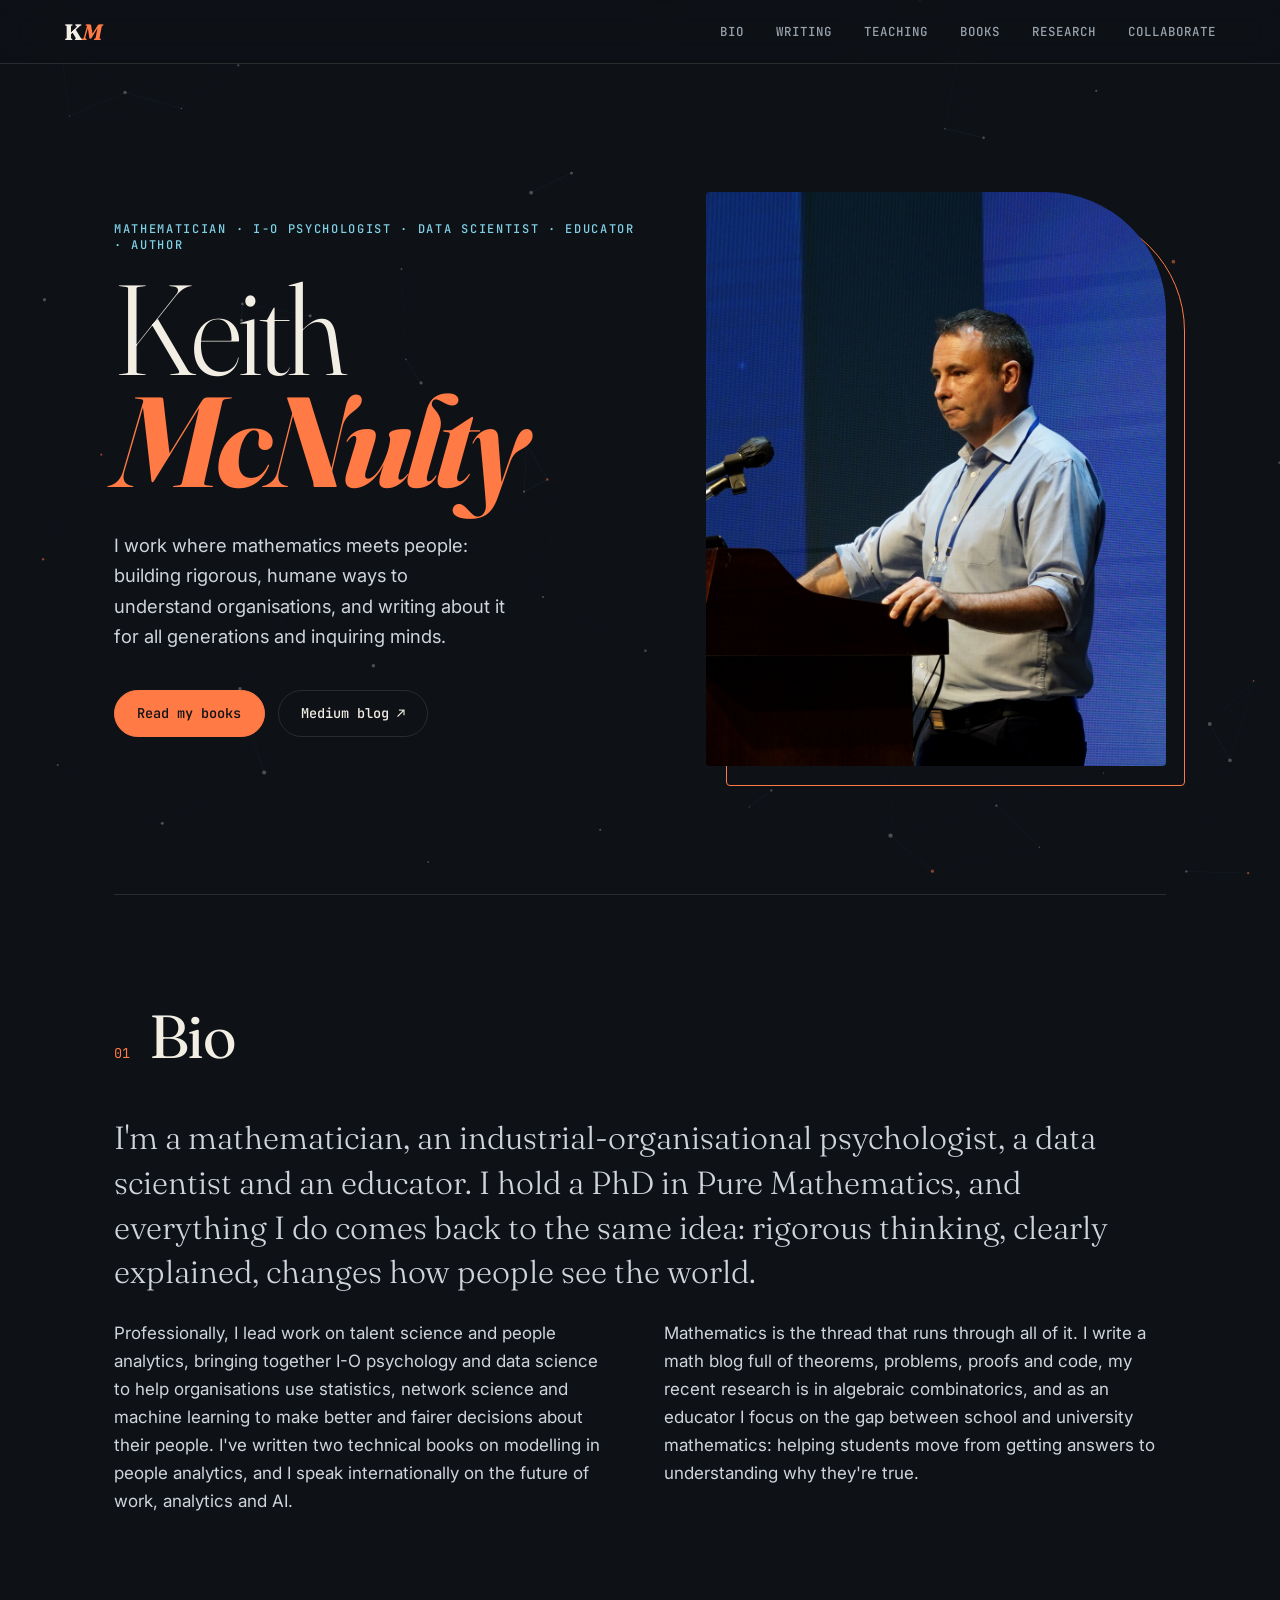
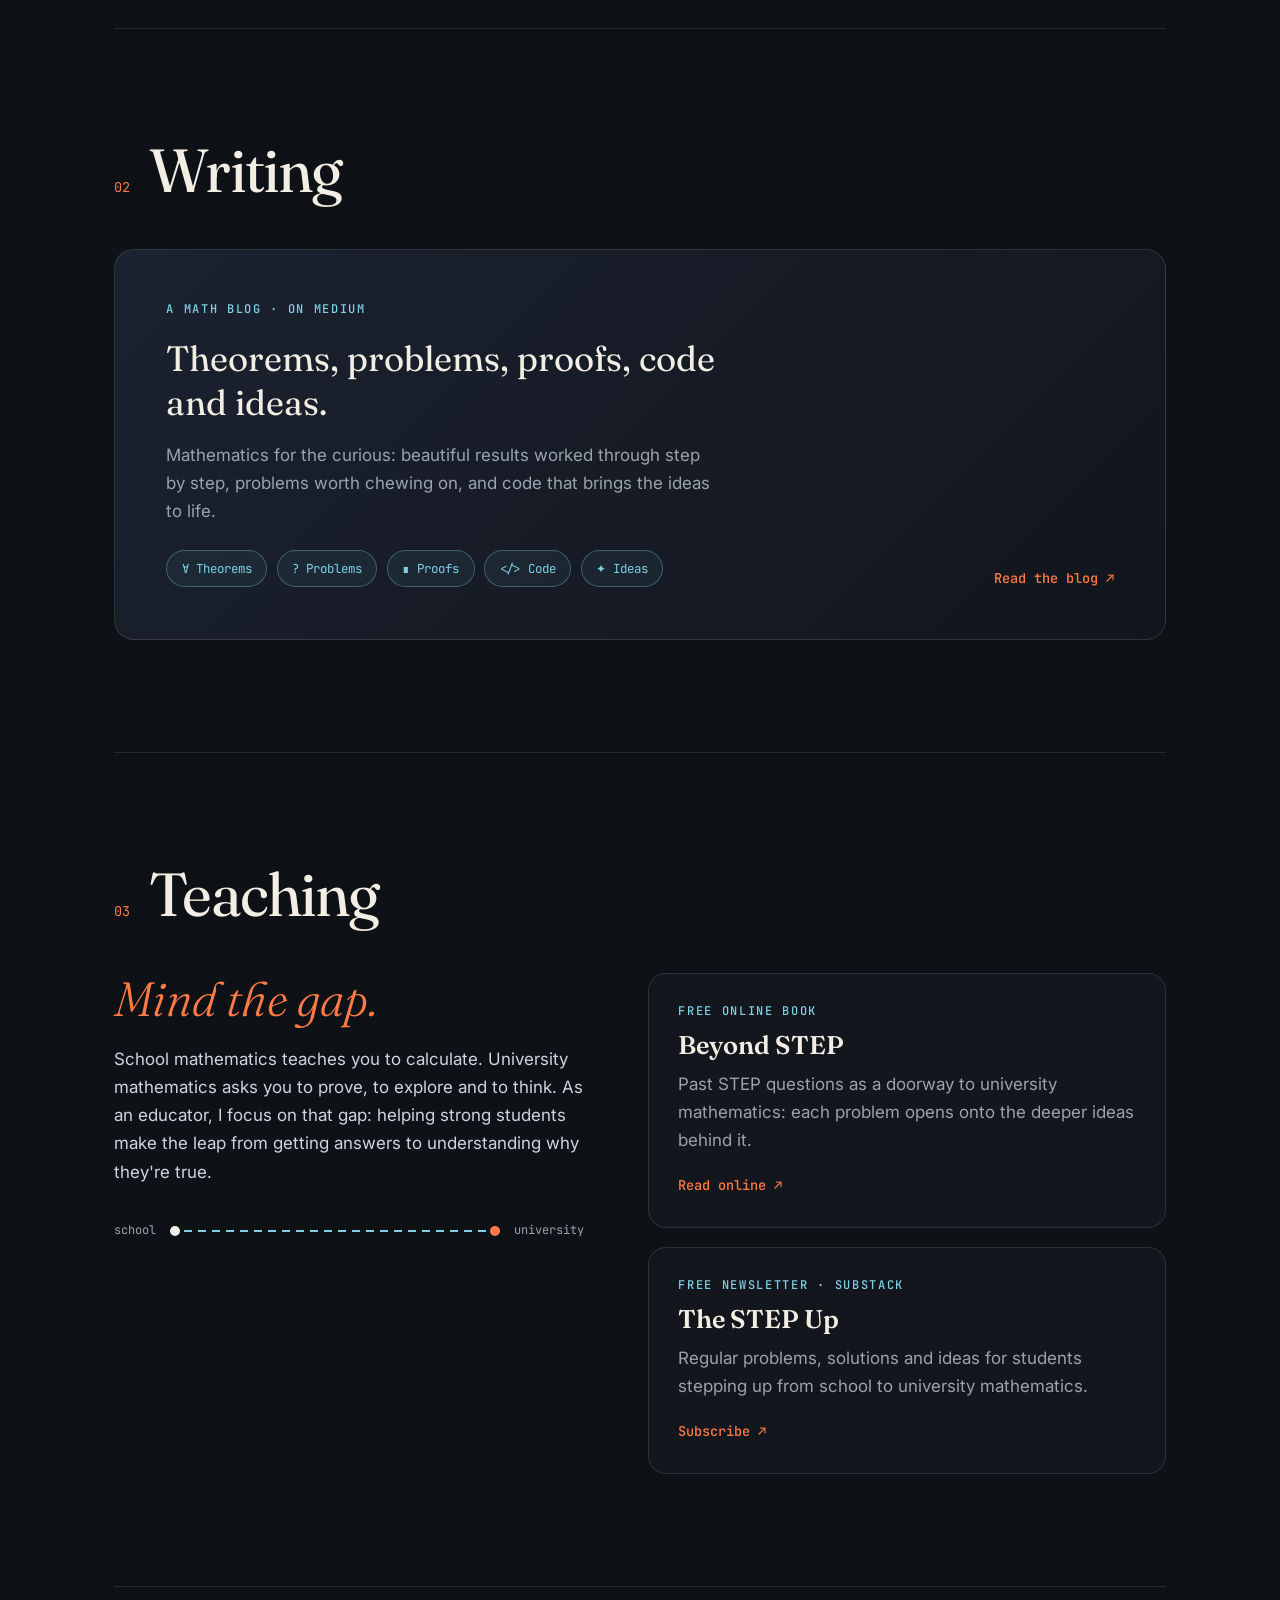
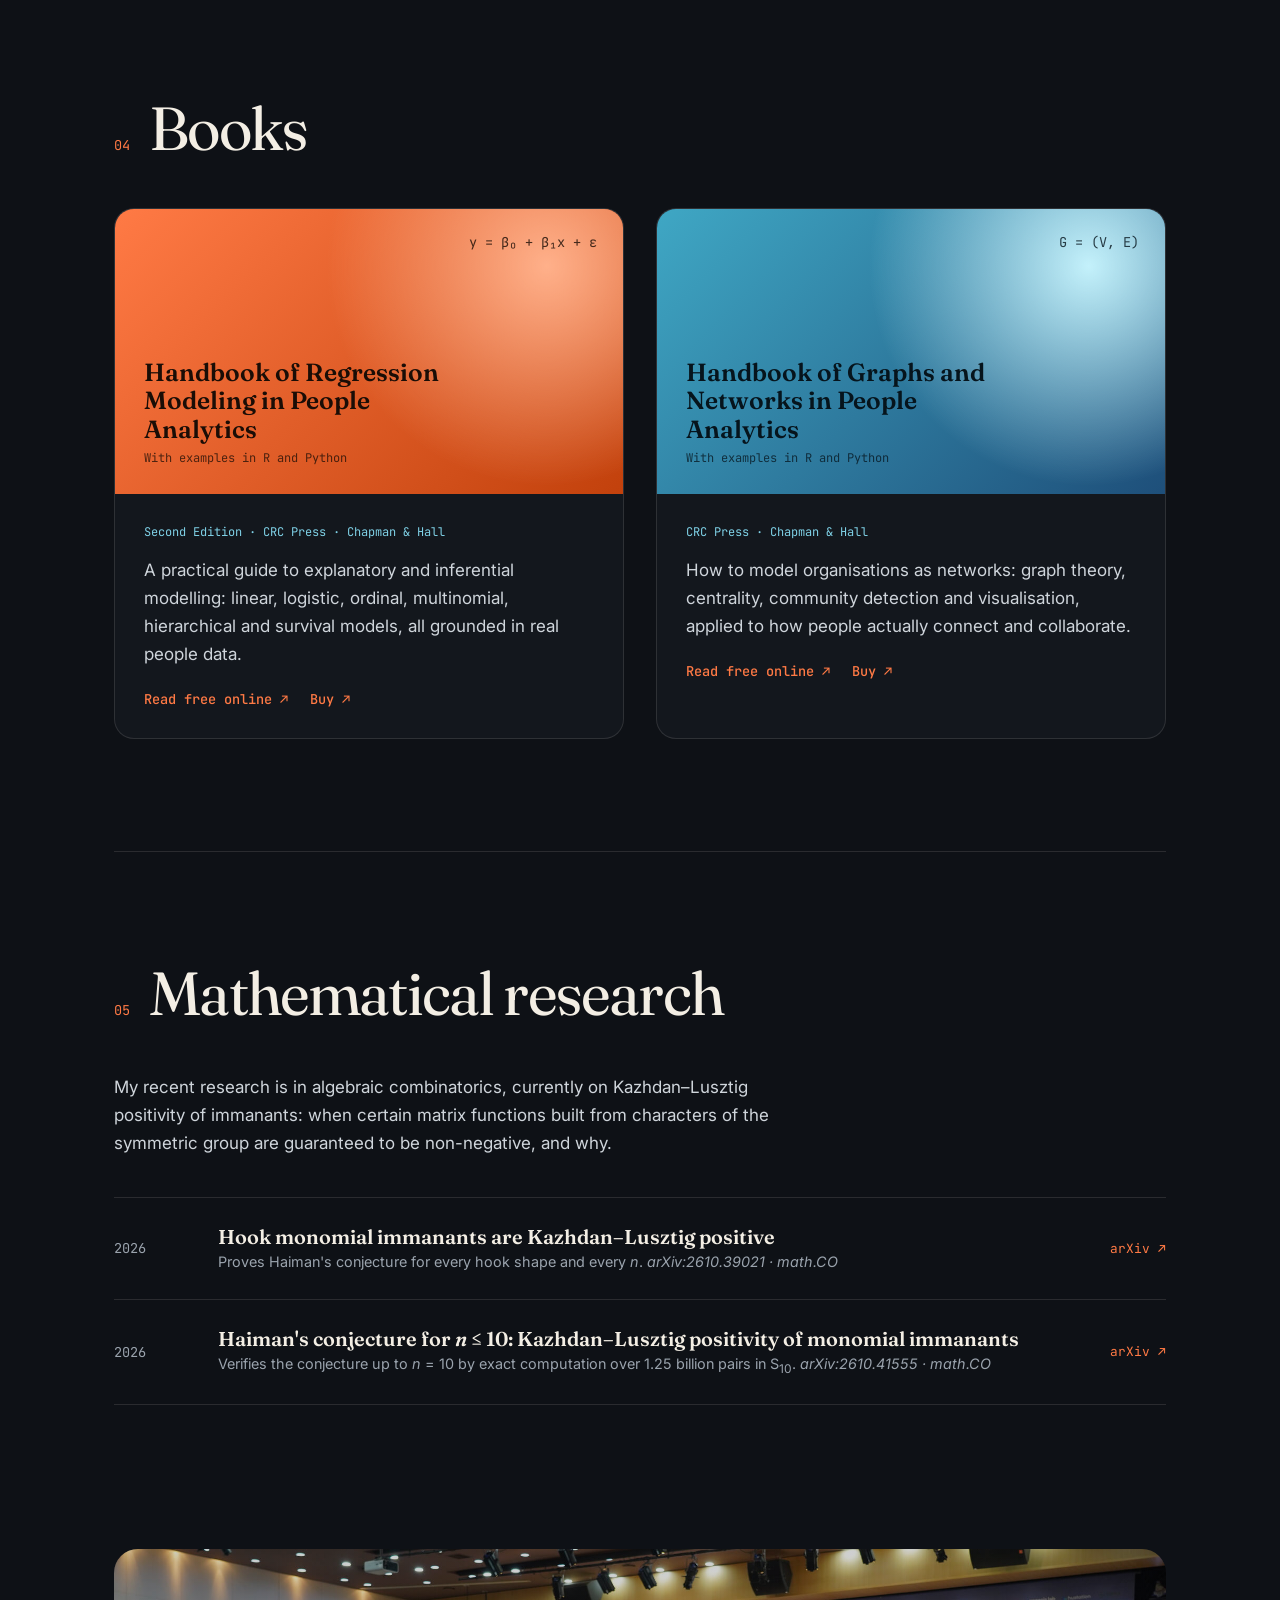
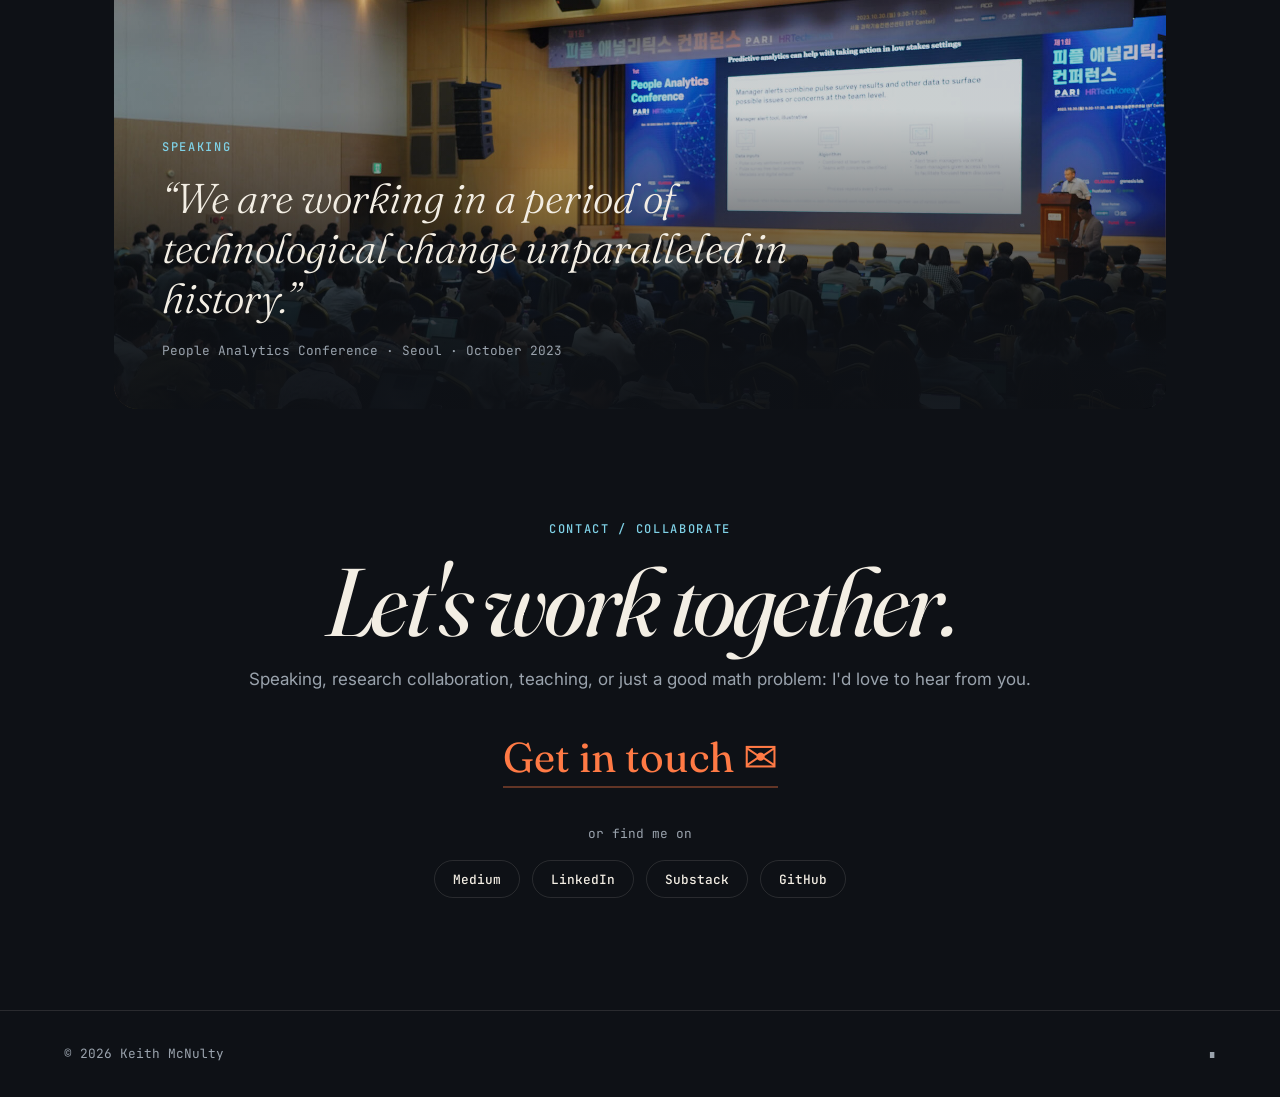
==== commit 68269ae3: "Reword homepage tagline to 'for all generations and inquiring minds' Co-Authored-By: Claude Opus 5.5" ====
--- a/docs/index.html
+++ b/docs/index.html
@@ -35,7 +35,7 @@
       <div class="hero-text">
         <p class="eyebrow">Mathematician · I-O Psychologist · Data Scientist · Educator · Author</p>
         <h1>Keith<br><em>McNulty</em></h1>
-        <p class="lede">I work where mathematics meets people: building rigorous, humane ways to understand organisations, and writing about it for anyone who will listen.</p>
+        <p class="lede">I work where mathematics meets people: building rigorous, humane ways to understand organisations, and writing about it for all generations and inquiring minds.</p>
         <div class="cta">
           <a class="btn primary" href="#books">Read my books</a>
           <a class="btn" href="https://keith-mcnulty.medium.com" target="_blank" rel="noopener">Medium blog ↗</a>
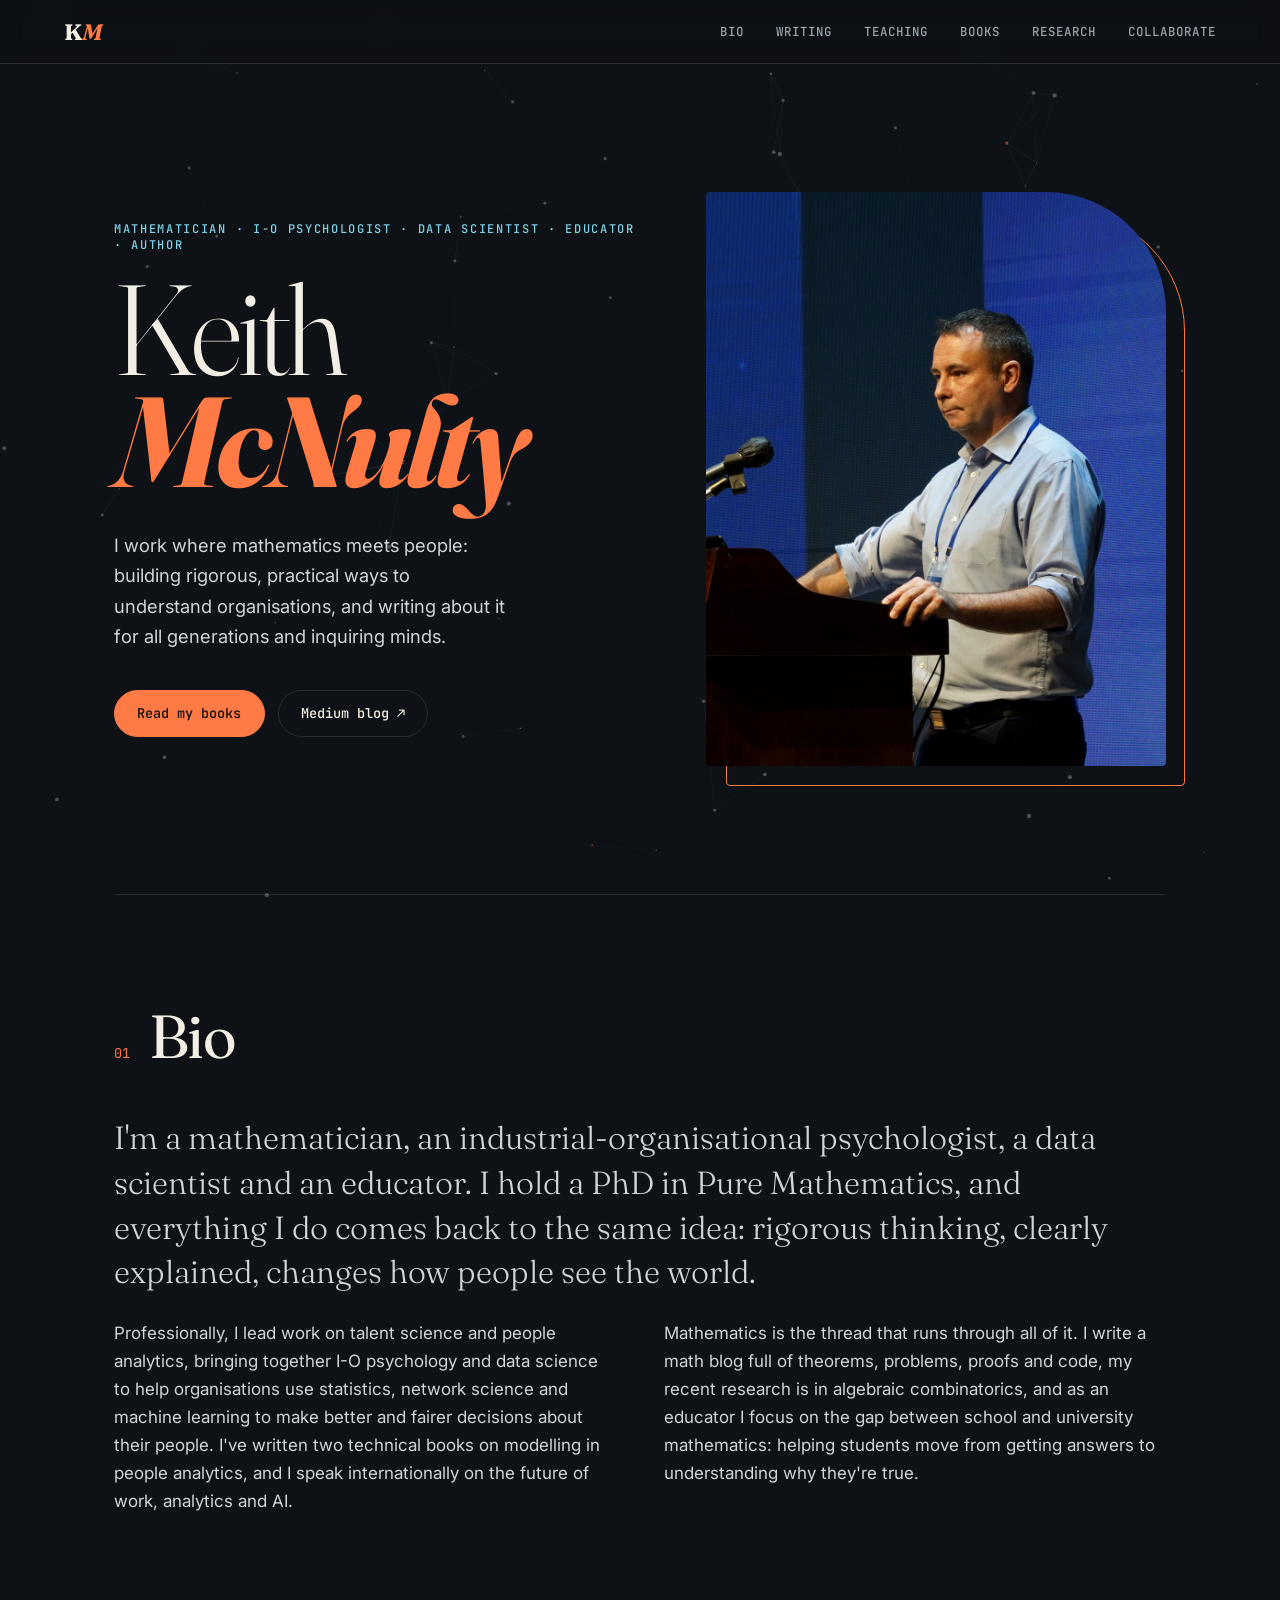
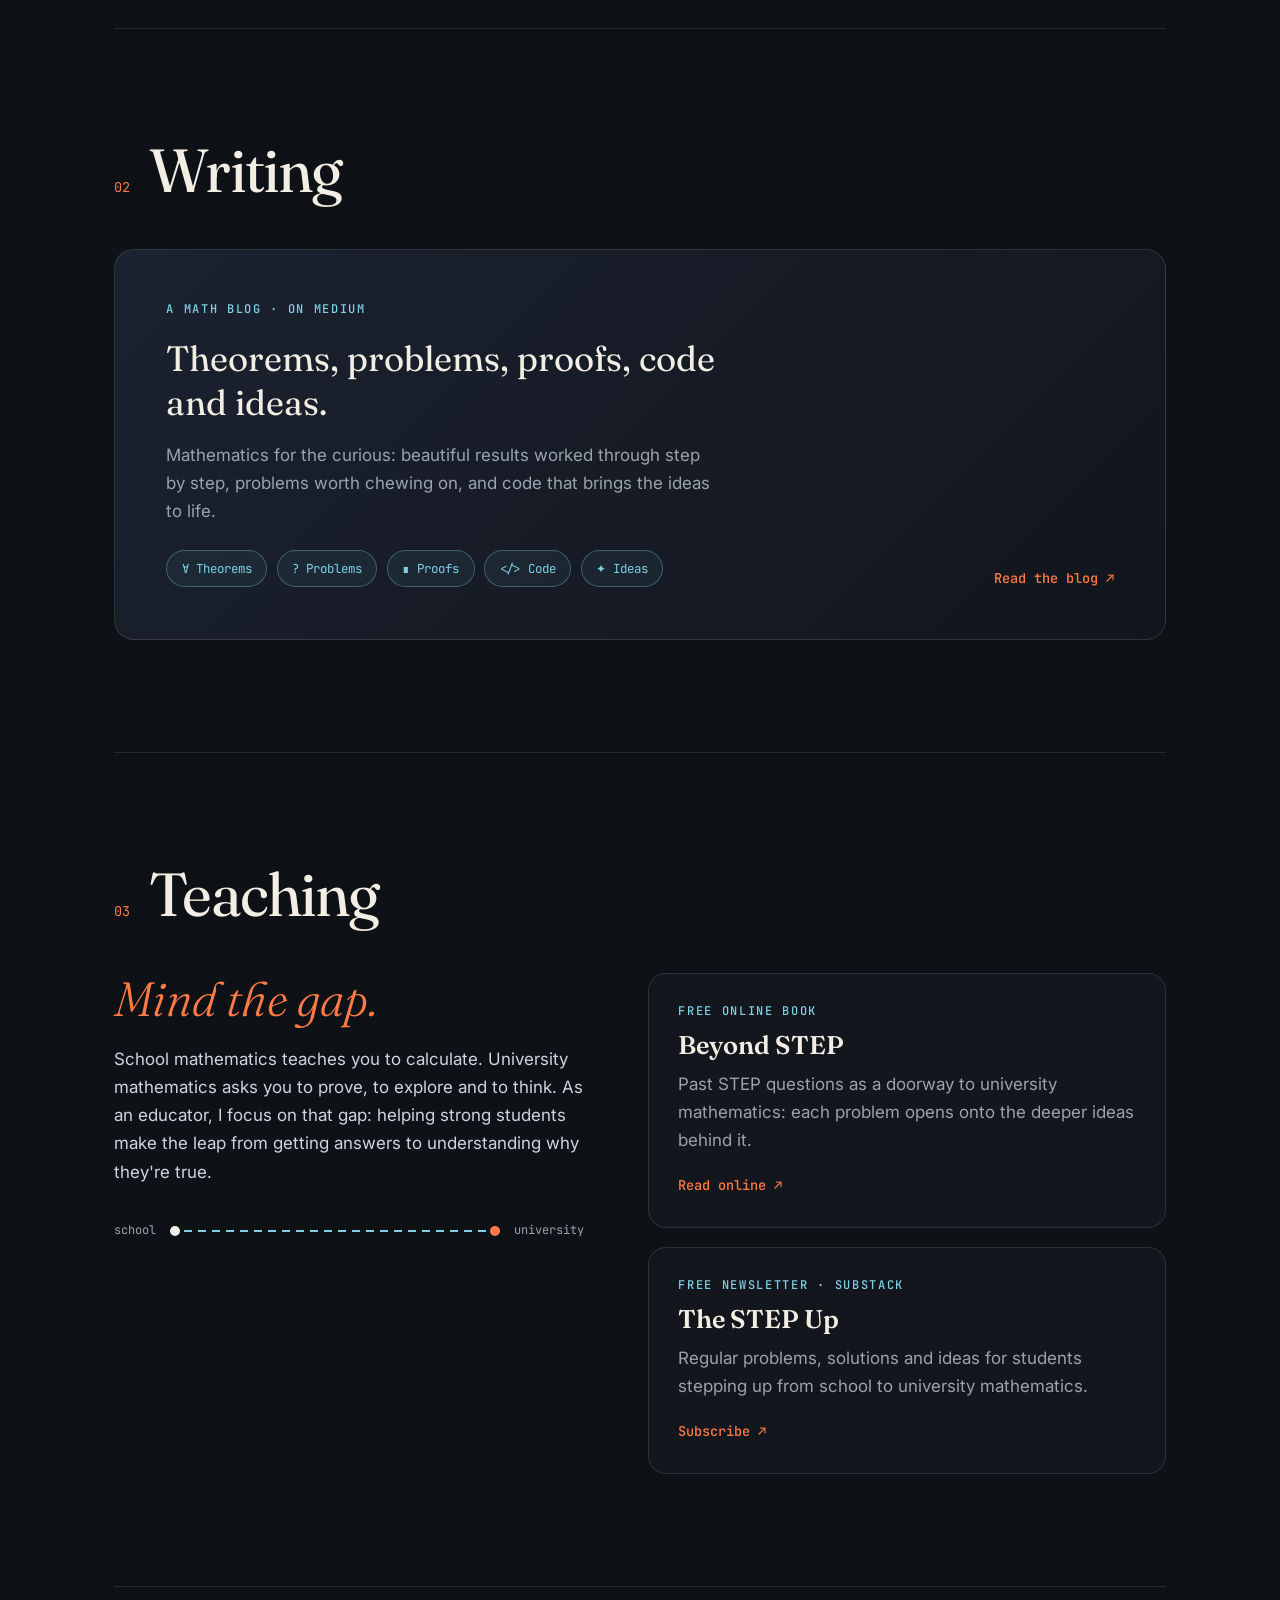
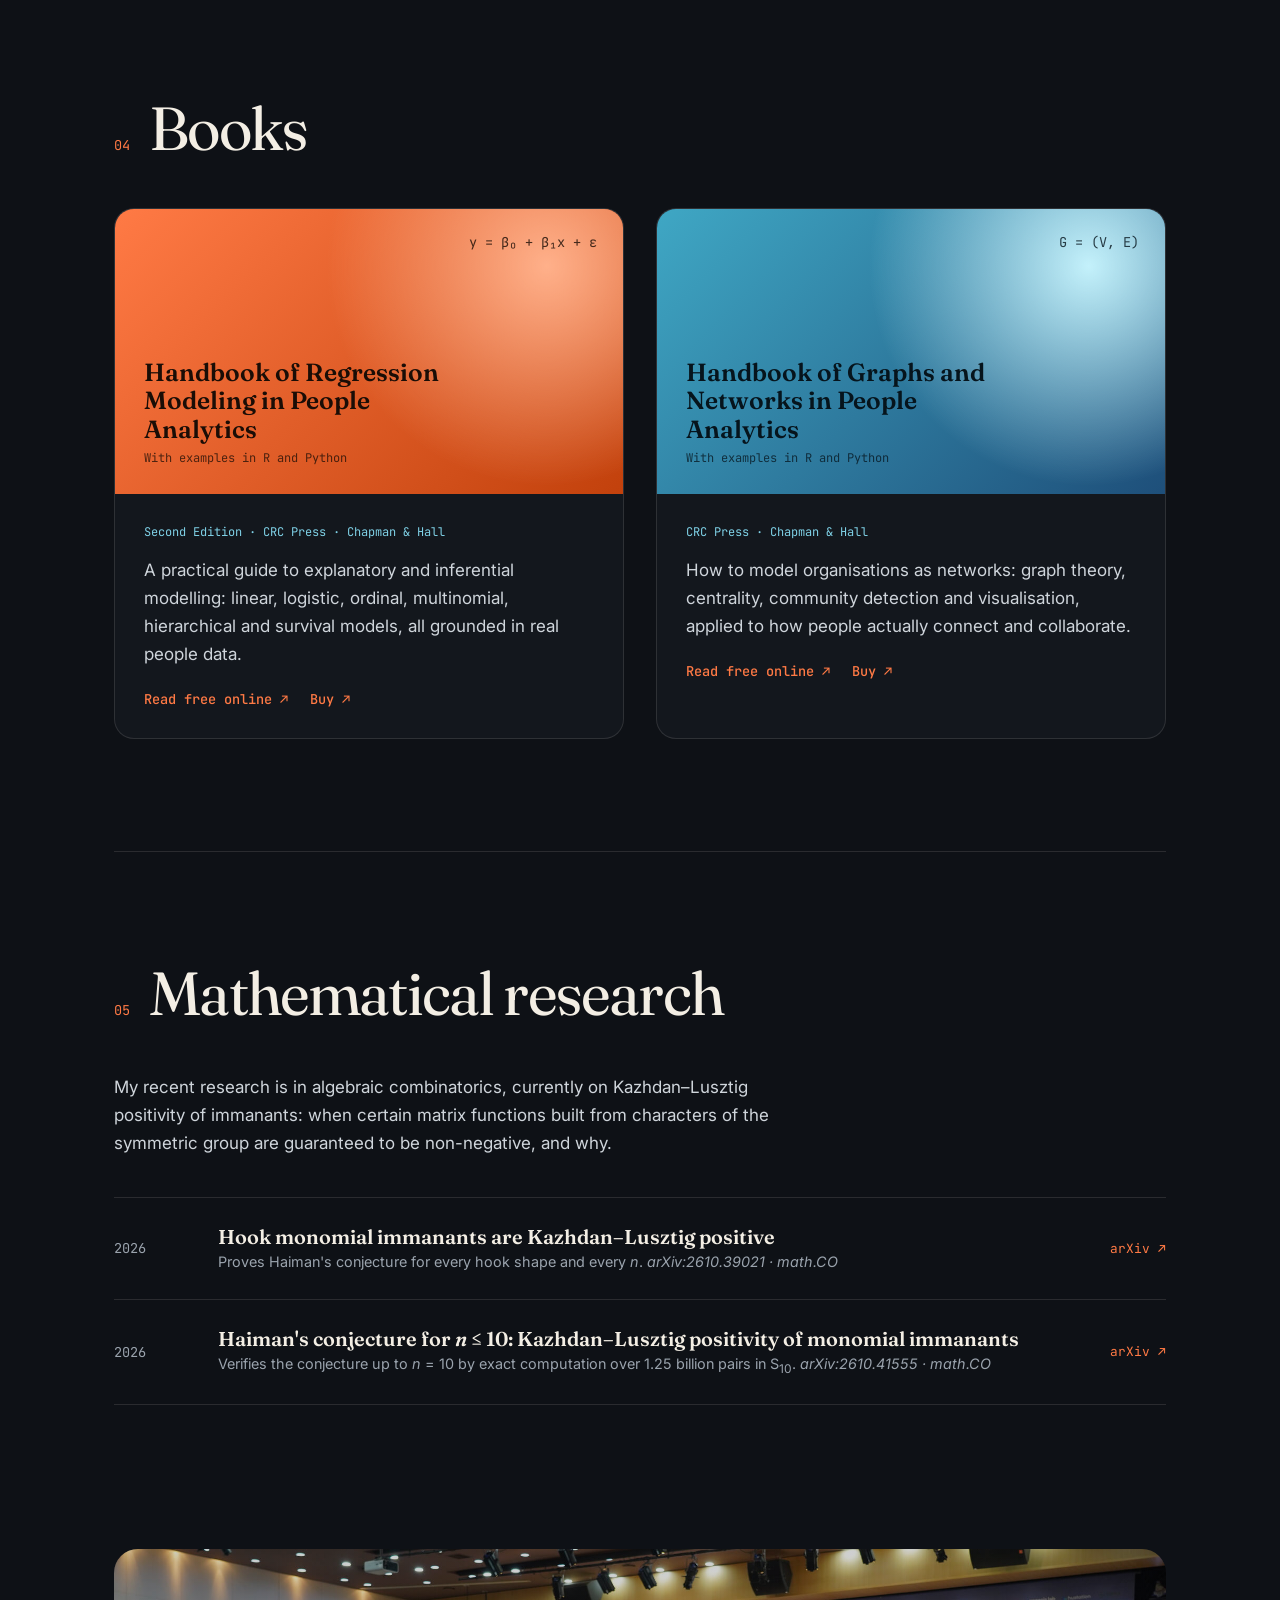
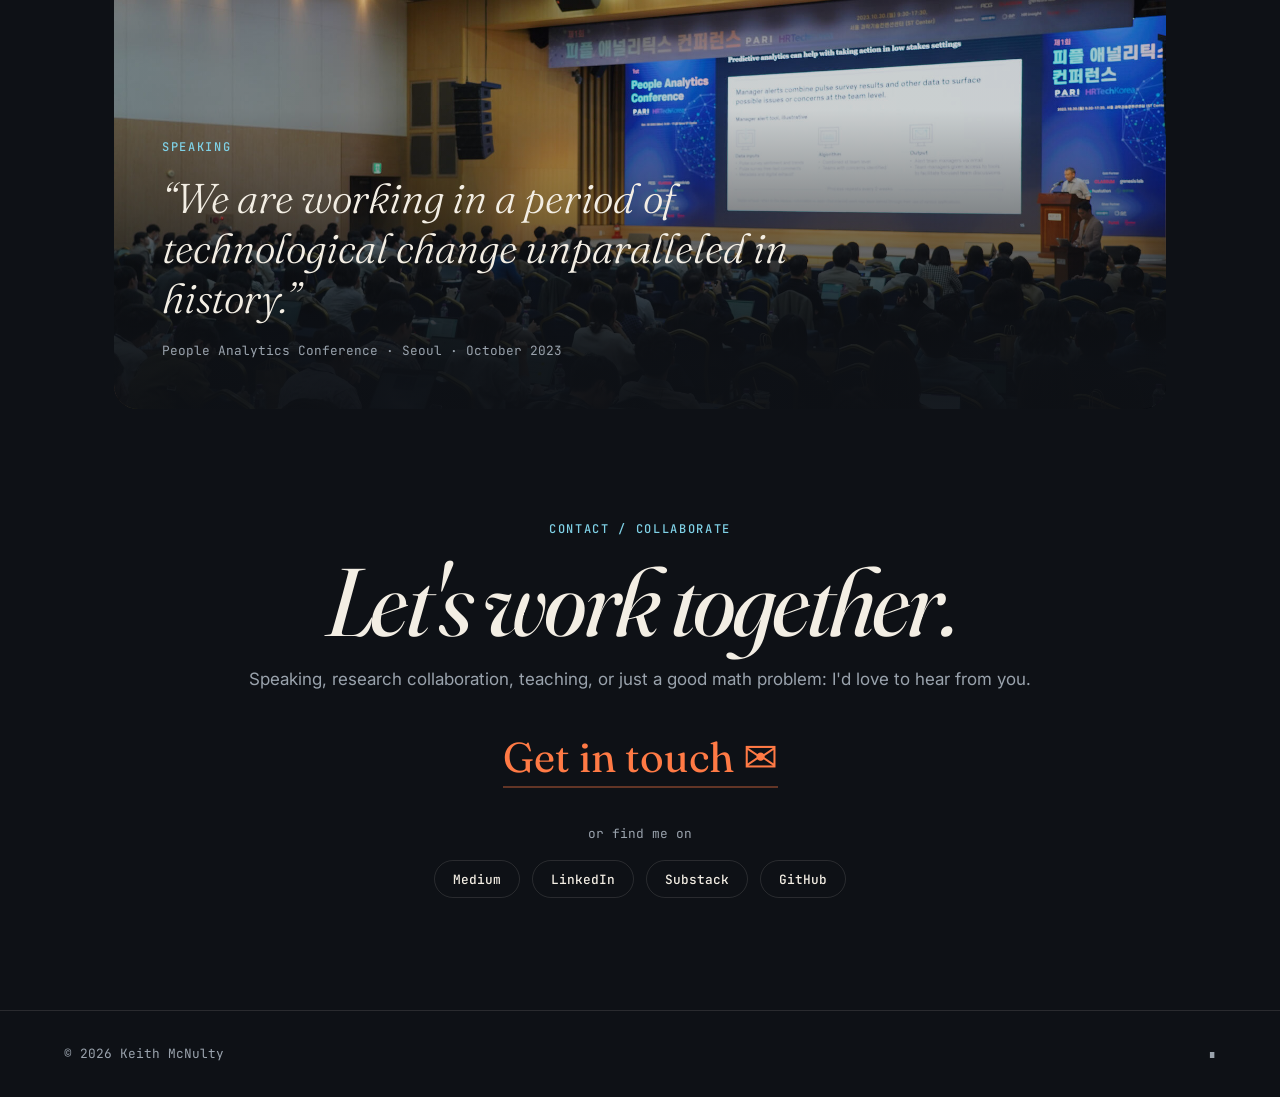
==== commit c0b3e0eb: "Reword homepage intro: 'humane' to 'practical' Co-Authored-By: Claude Opus 5.5 <noreply@anthropic.co" ====
--- a/docs/index.html
+++ b/docs/index.html
@@ -35,7 +35,7 @@
       <div class="hero-text">
         <p class="eyebrow">Mathematician · I-O Psychologist · Data Scientist · Educator · Author</p>
         <h1>Keith<br><em>McNulty</em></h1>
-        <p class="lede">I work where mathematics meets people: building rigorous, humane ways to understand organisations, and writing about it for all generations and inquiring minds.</p>
+        <p class="lede">I work where mathematics meets people: building rigorous, practical ways to understand organisations, and writing about it for all generations and inquiring minds.</p>
         <div class="cta">
           <a class="btn primary" href="#books">Read my books</a>
           <a class="btn" href="https://keith-mcnulty.medium.com" target="_blank" rel="noopener">Medium blog ↗</a>
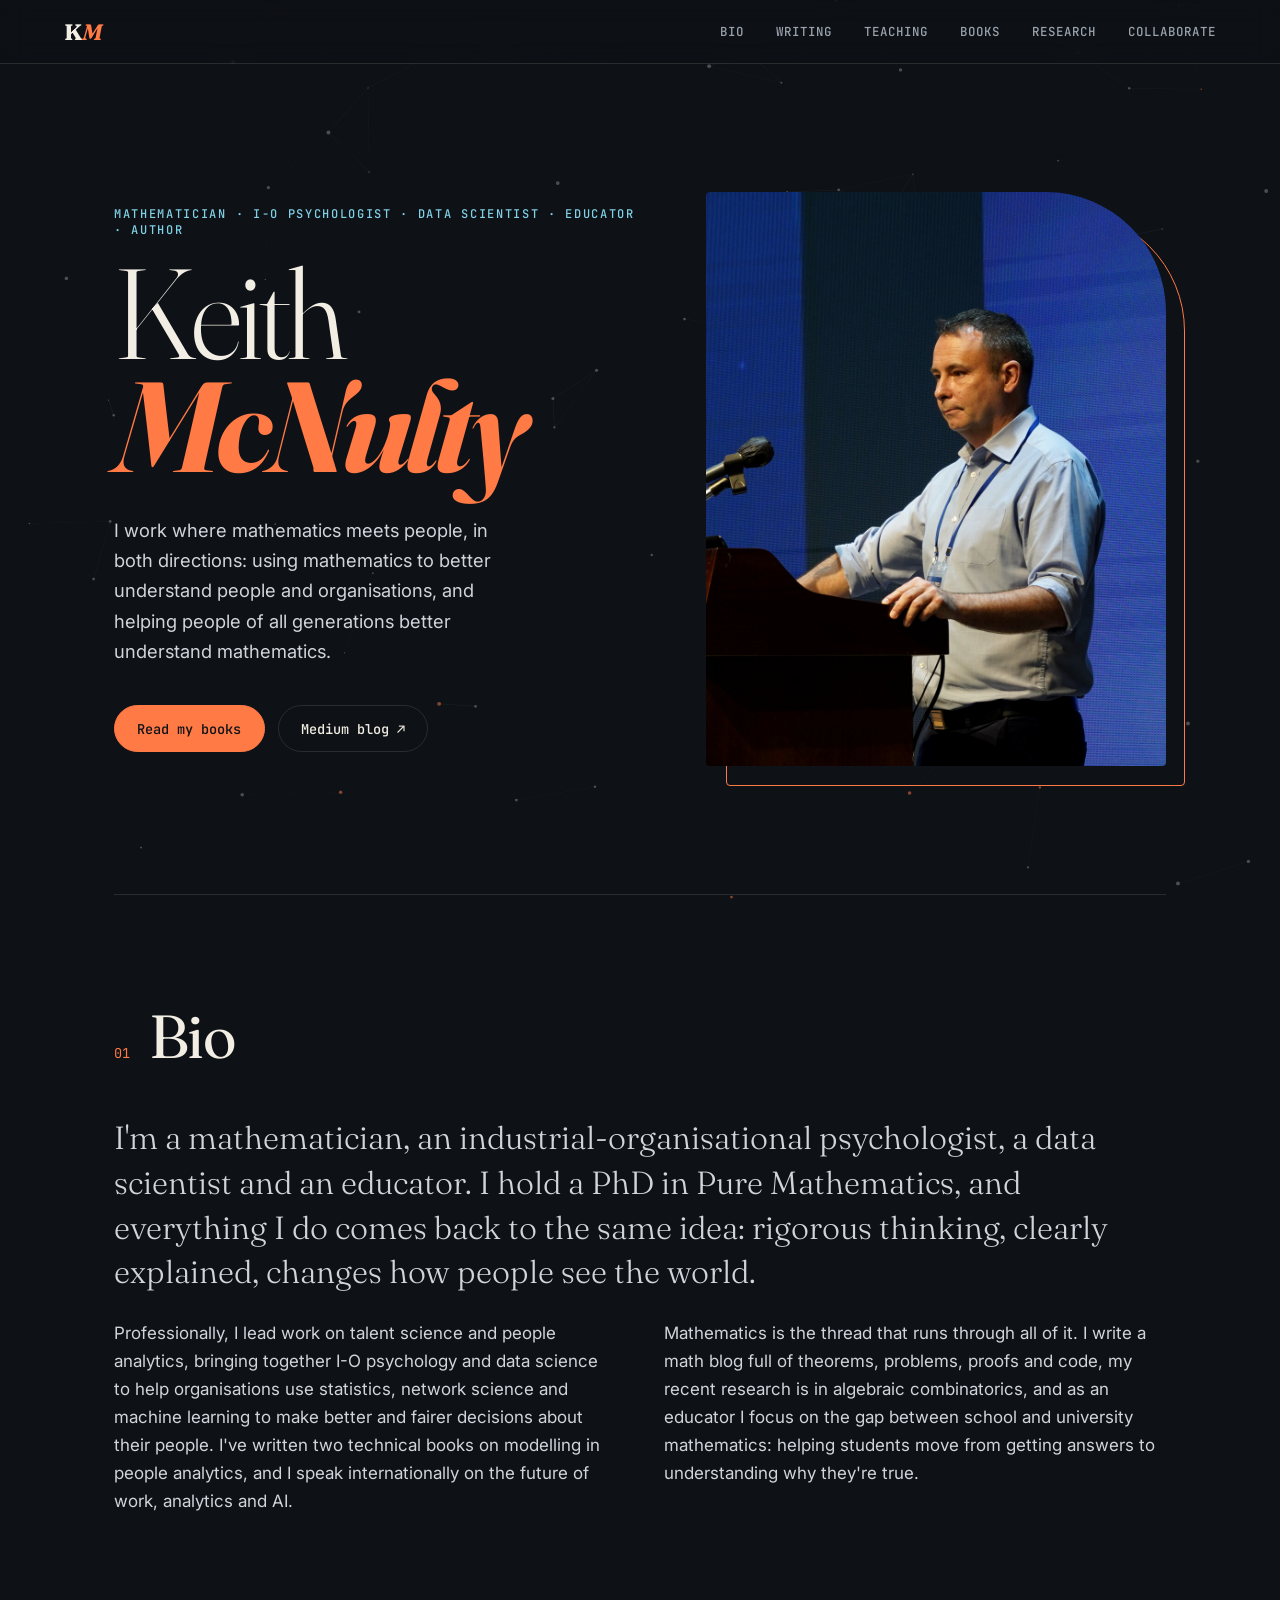
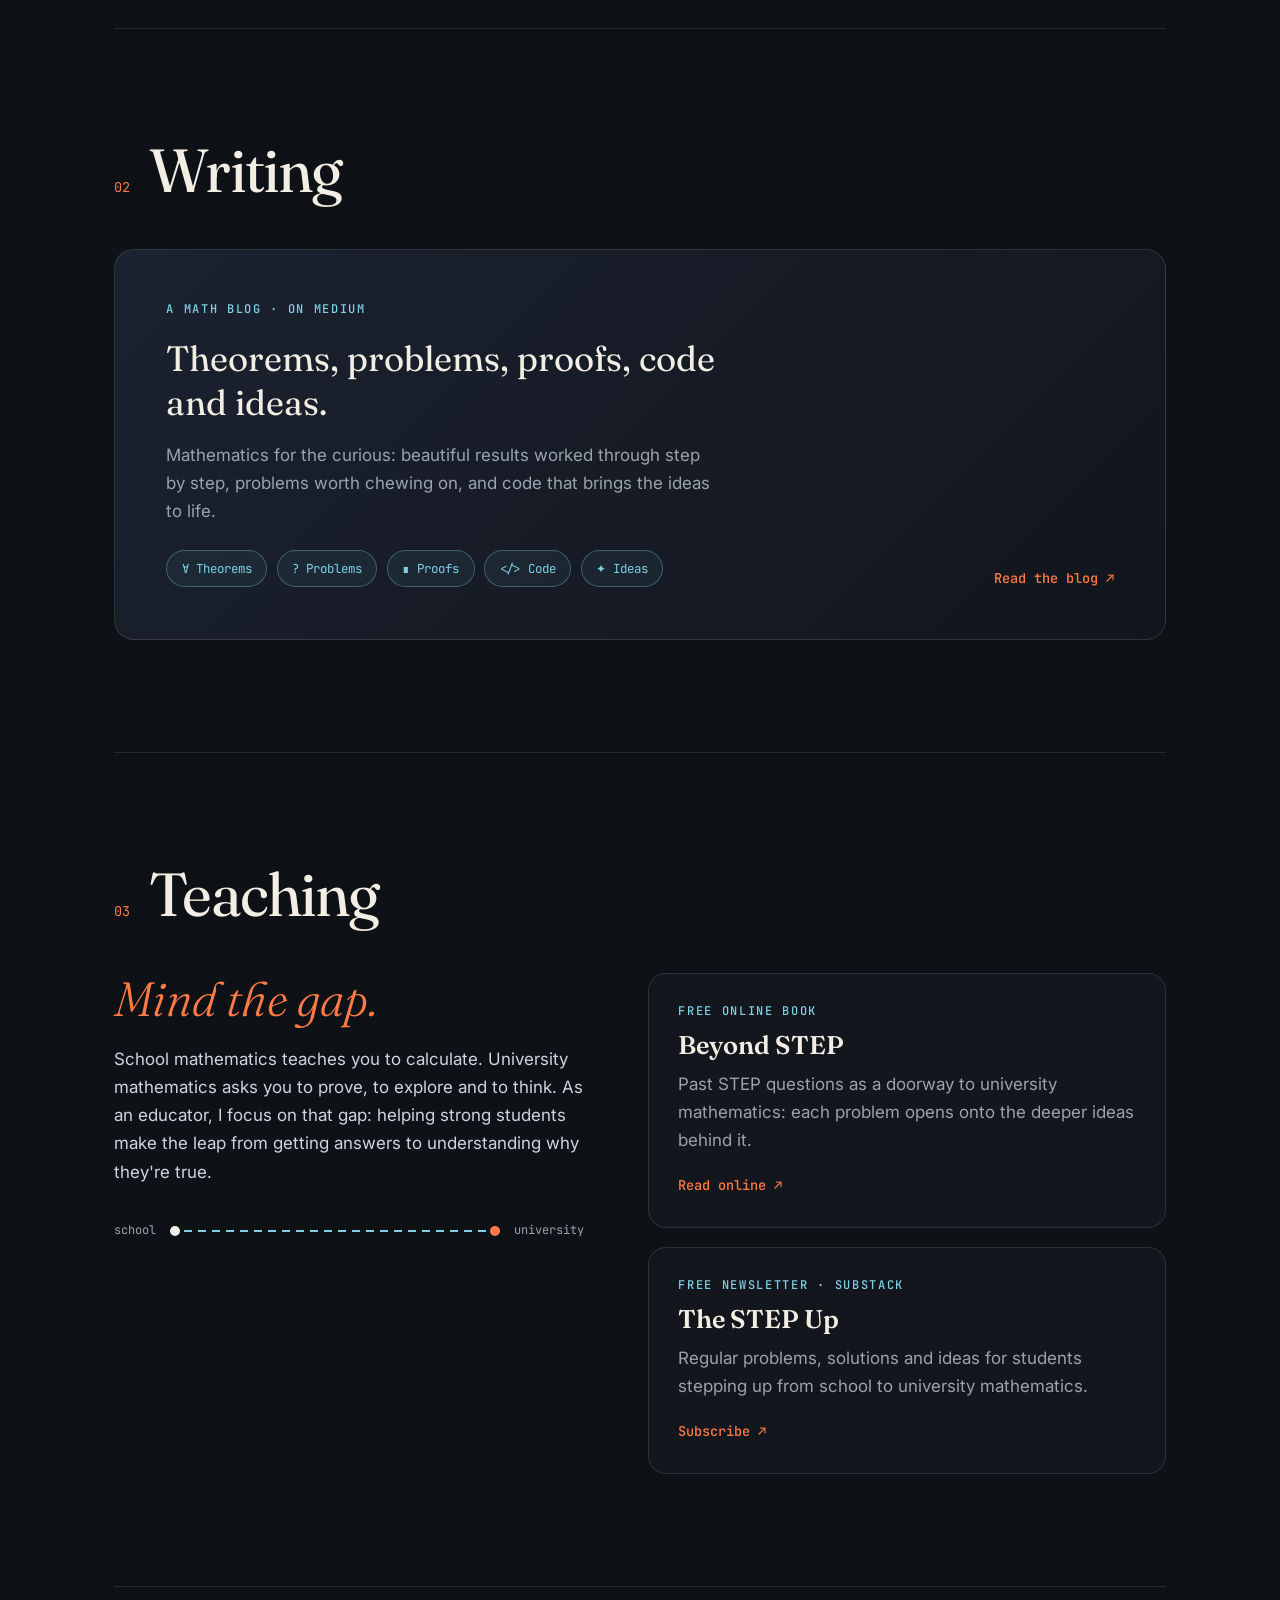
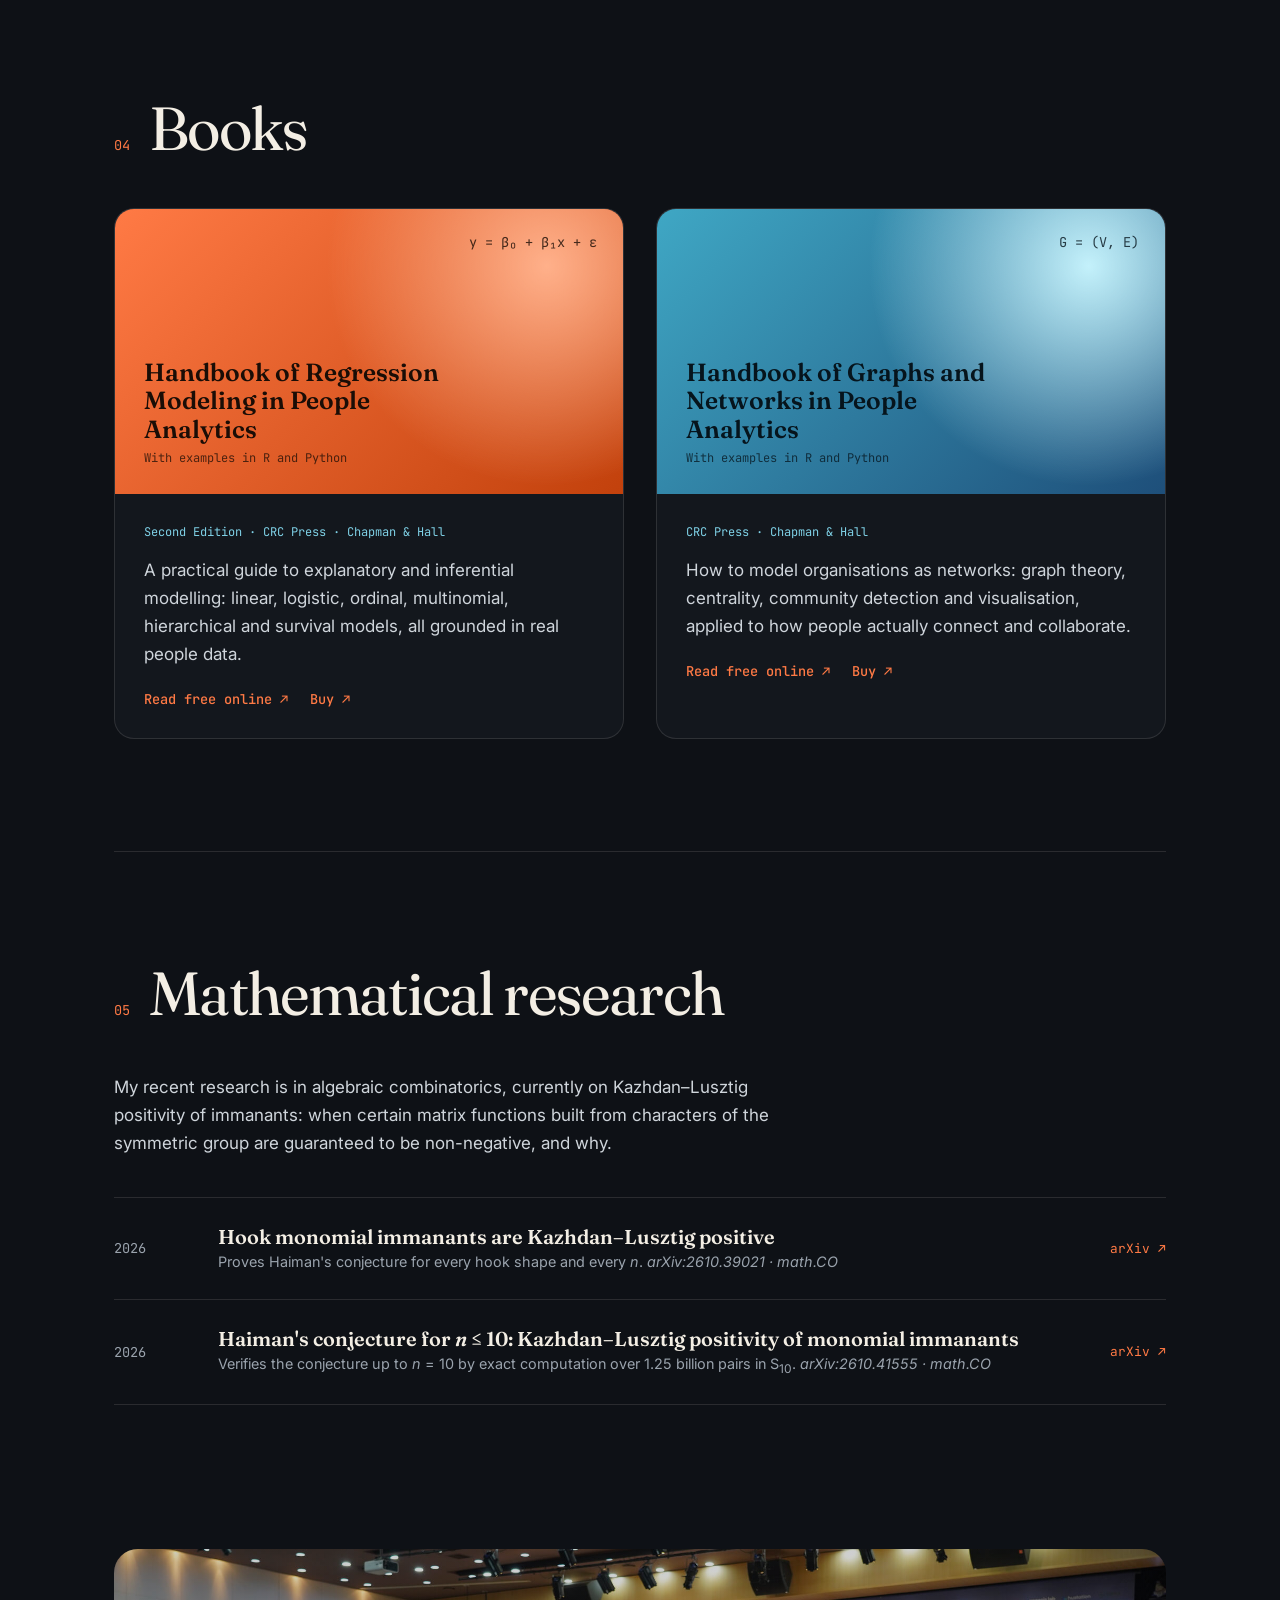
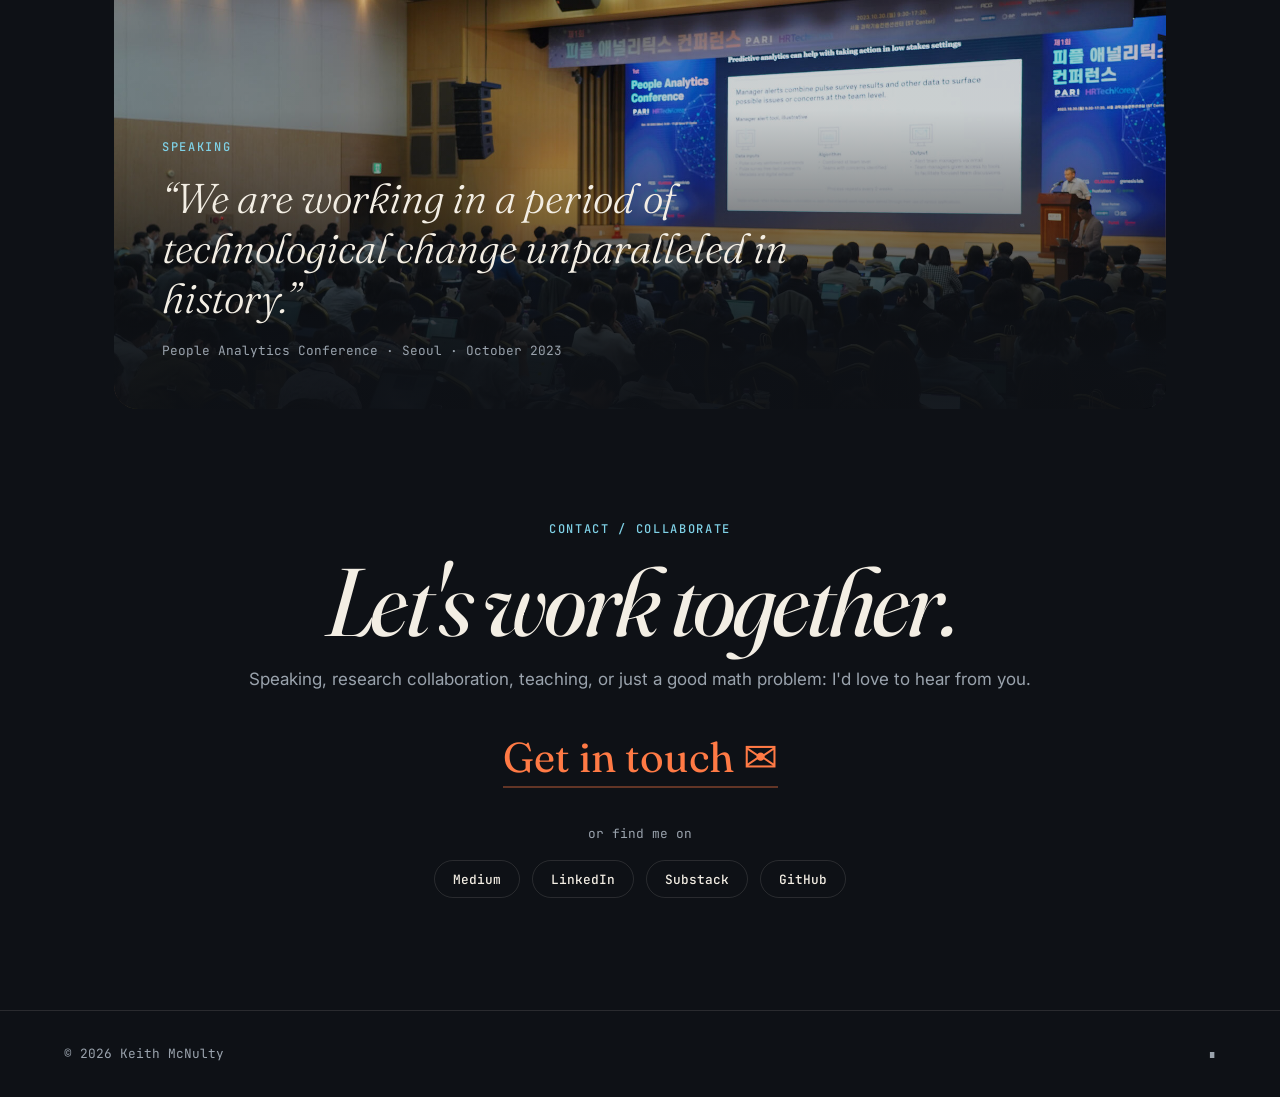
==== commit 5c632234: "Extend 'where mathematics meets people' in homepage intro and meta description Co-Authored-By: Claud" ====
--- a/docs/index.html
+++ b/docs/index.html
@@ -4,7 +4,7 @@
   <meta charset="utf-8">
   <meta name="viewport" content="width=device-width, initial-scale=1">
   <title>Keith McNulty — Mathematician, I-O Psychologist, Data Scientist, Educator</title>
-  <meta name="description" content="Keith McNulty: mathematician, I-O psychologist, data scientist and math educator. Writing, teaching, books and mathematical research at the intersection of people, data and mathematics.">
+  <meta name="description" content="Keith McNulty: mathematician, I-O psychologist, data scientist and math educator, working where mathematics meets people. Writing, teaching, books and mathematical research at the intersection of people, data and mathematics.">
   <link rel="icon" href="favicon.ico" sizes="any">
   <link rel="icon" href="favicon.svg" type="image/svg+xml">
   <link rel="apple-touch-icon" href="apple-touch-icon.png">
@@ -35,7 +35,7 @@
       <div class="hero-text">
         <p class="eyebrow">Mathematician · I-O Psychologist · Data Scientist · Educator · Author</p>
         <h1>Keith<br><em>McNulty</em></h1>
-        <p class="lede">I work where mathematics meets people: building rigorous, practical ways to understand organisations, and writing about it for all generations and inquiring minds.</p>
+        <p class="lede">I work where mathematics meets people, in both directions: using mathematics to better understand people and organisations, and helping people of all generations better understand mathematics.</p>
         <div class="cta">
           <a class="btn primary" href="#books">Read my books</a>
           <a class="btn" href="https://keith-mcnulty.medium.com" target="_blank" rel="noopener">Medium blog ↗</a>
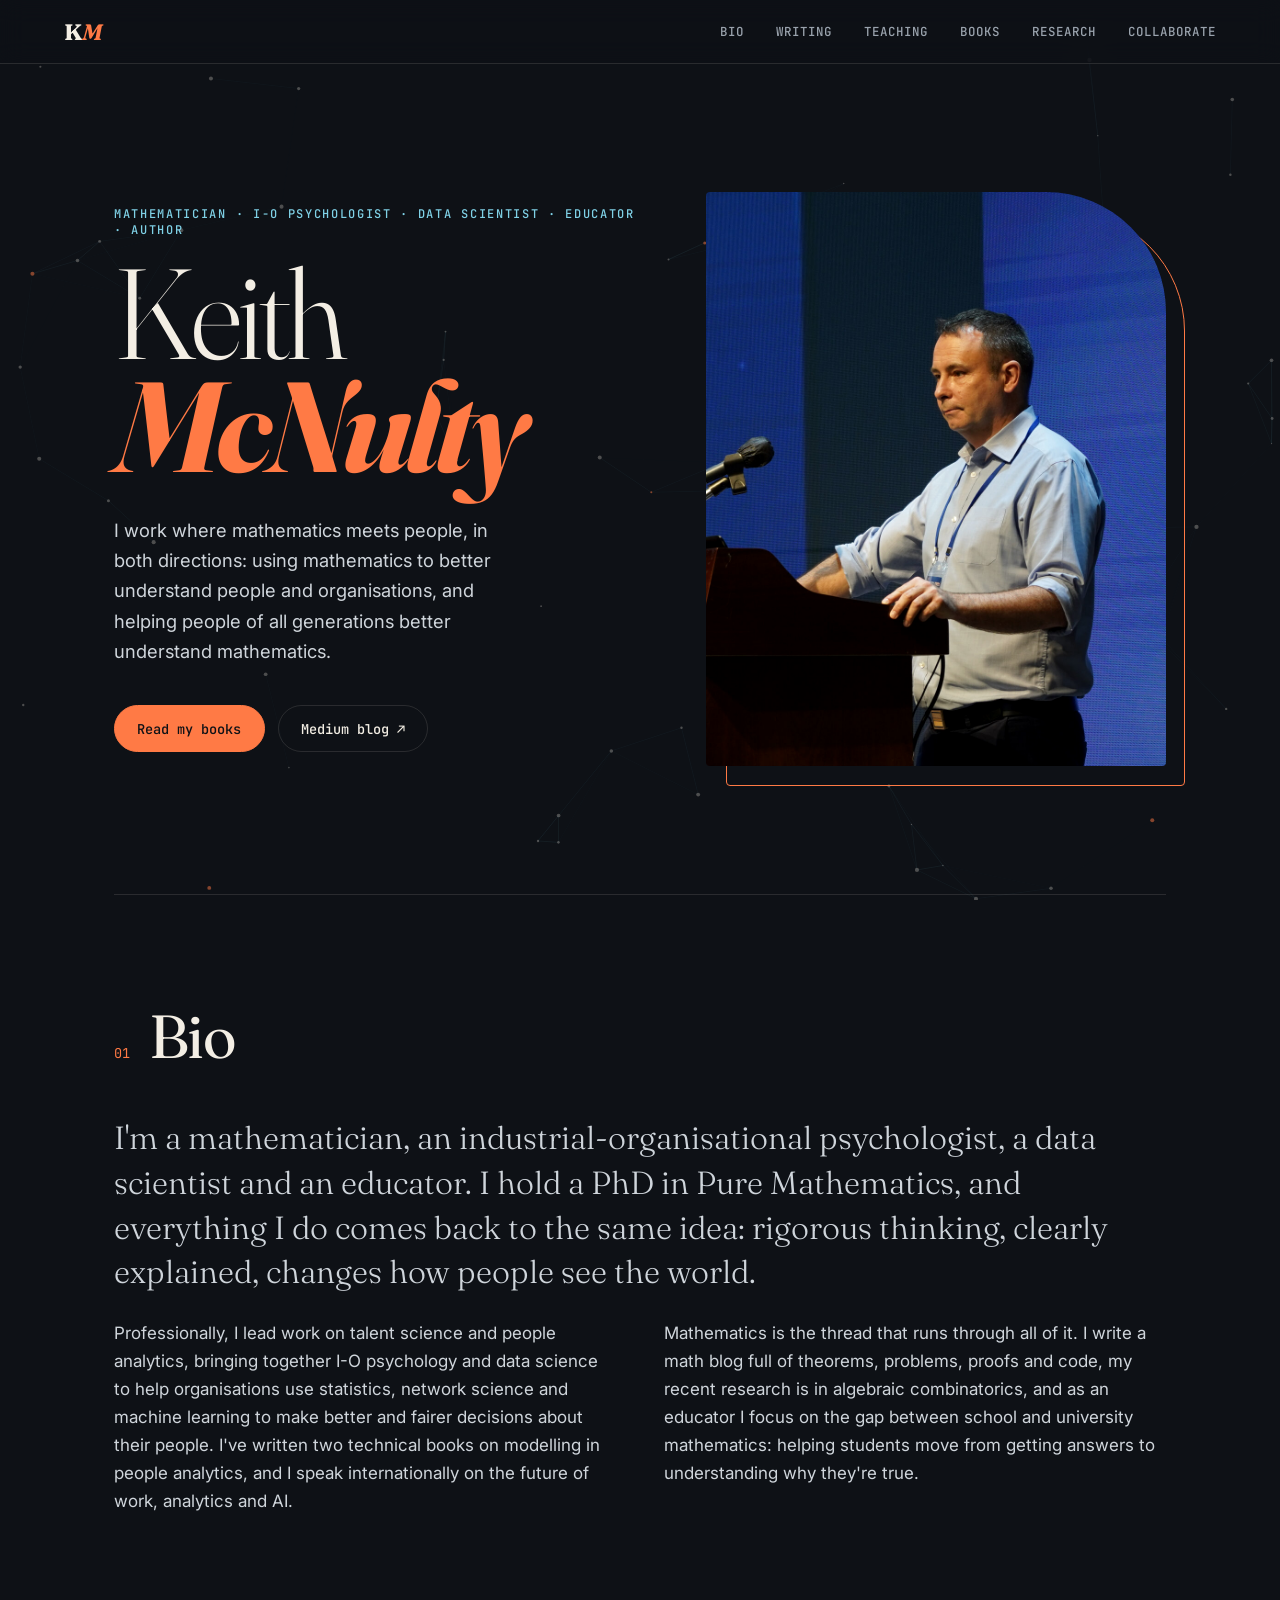
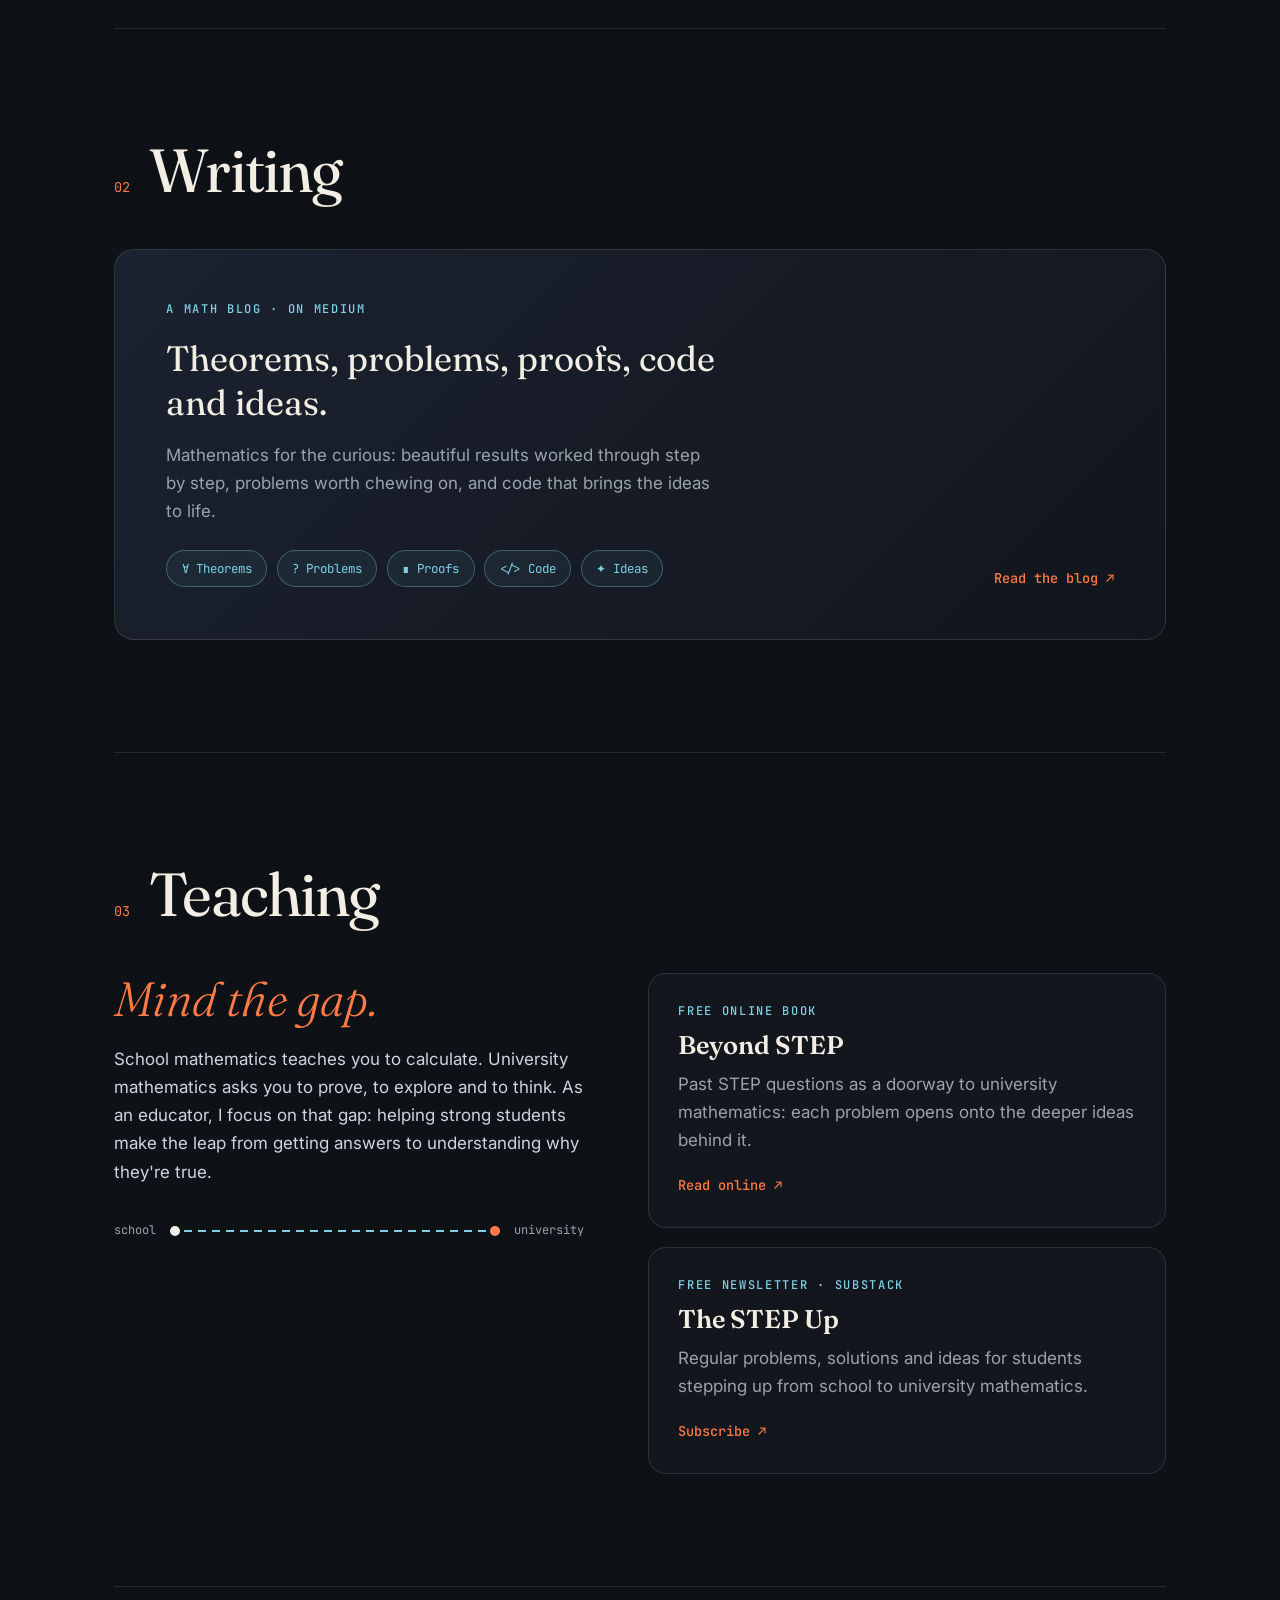
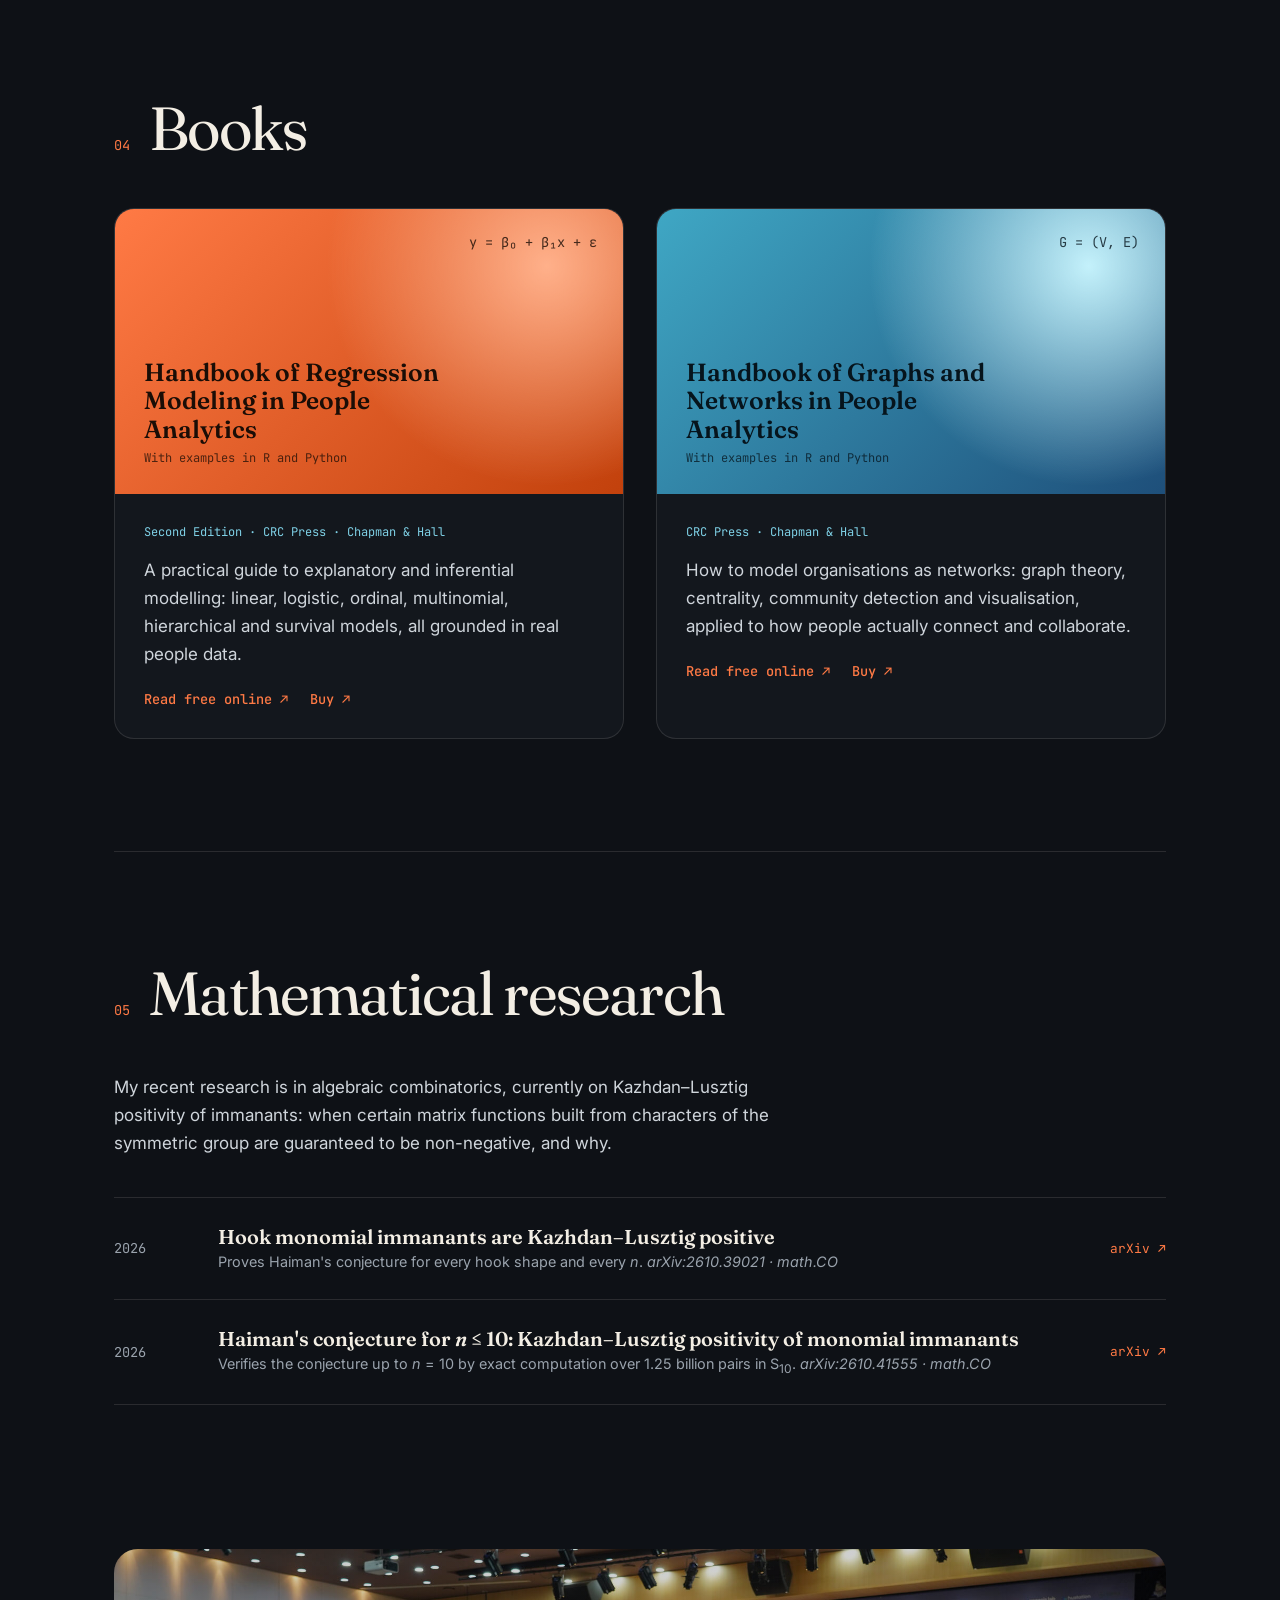
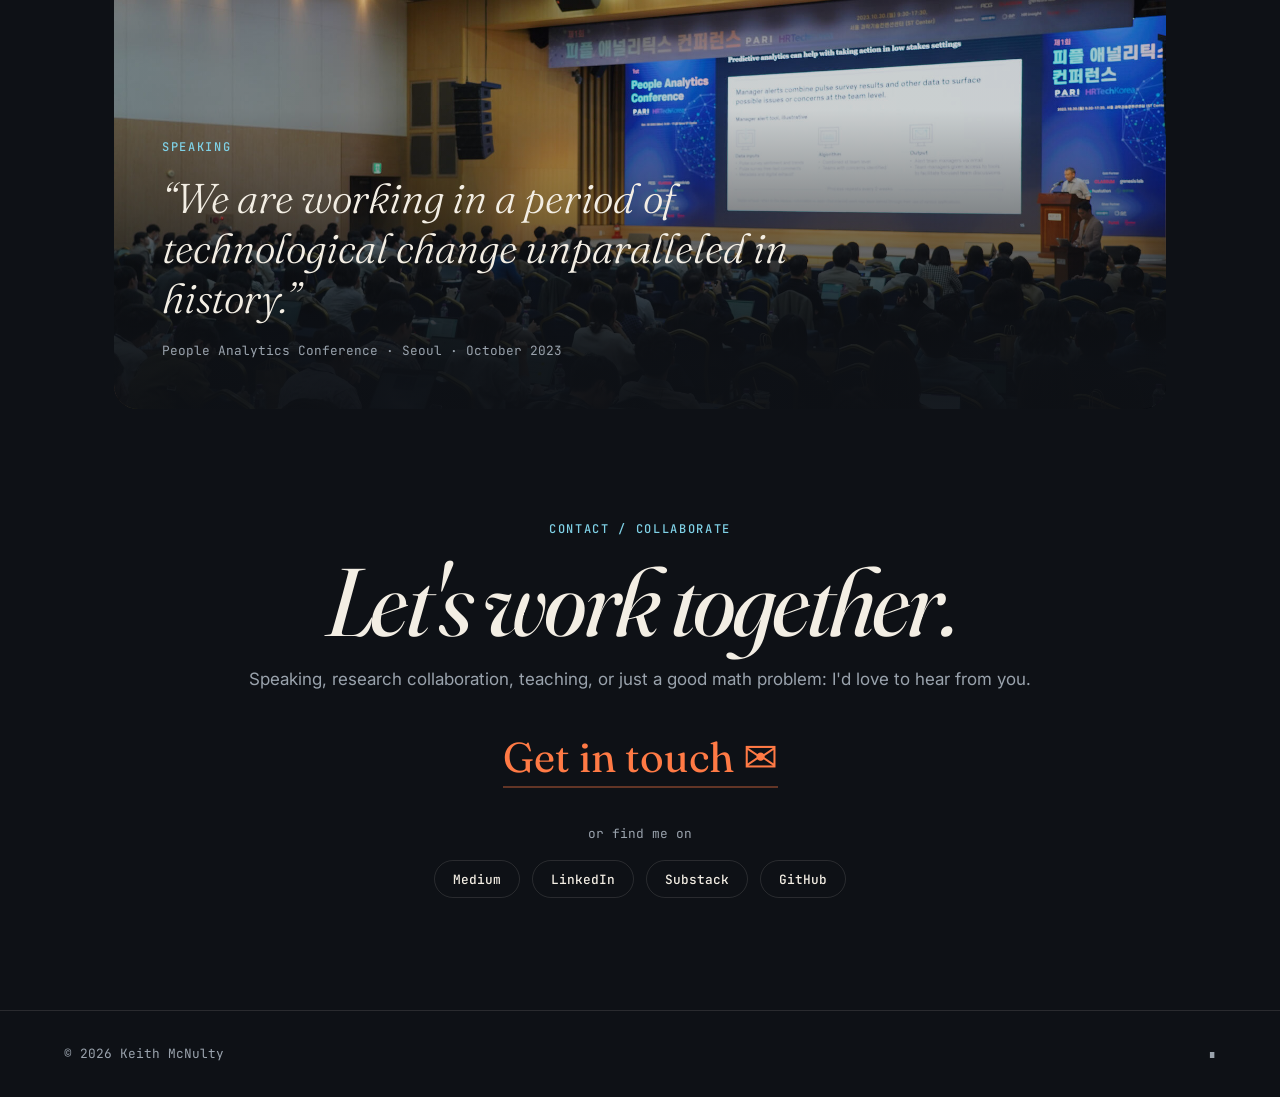
==== commit 061e3ee6: "Show all nav items in a mobile menu and fit photos on phone widths Co-Authored-By: Claude Opus 5.5 <" ====
--- a/docs/index.html
+++ b/docs/index.html
@@ -19,7 +19,10 @@
 
   <header class="nav">
     <a class="brand" href="#top">K<span>M</span></a>
-    <nav>
+    <button class="menu-toggle" aria-expanded="false" aria-controls="site-nav" aria-label="Open menu">
+      <span></span><span></span><span></span>
+    </button>
+    <nav id="site-nav">
       <a href="#about">Bio</a>
       <a href="#writing">Writing</a>
       <a href="#teaching">Teaching</a>
--- a/docs/style.css
+++ b/docs/style.css
@@ -49,6 +49,15 @@
   color: var(--muted); transition: color 0.2s;
 }
 .nav nav a:hover { color: var(--accent); }
+.menu-toggle {
+  display: none; width: 40px; height: 40px; padding: 0 9px;
+  flex-direction: column; justify-content: center; gap: 5px;
+  background: none; border: 1px solid var(--line); border-radius: 10px; cursor: pointer;
+}
+.menu-toggle span { display: block; height: 2px; background: var(--paper); border-radius: 2px; transition: transform 0.25s, opacity 0.25s; }
+.nav.open .menu-toggle span:nth-child(1) { transform: translateY(7px) rotate(45deg); }
+.nav.open .menu-toggle span:nth-child(2) { opacity: 0; }
+.nav.open .menu-toggle span:nth-child(3) { transform: translateY(-7px) rotate(-45deg); }
 
 main { max-width: 1180px; margin: 0 auto; padding: 0 clamp(1.25rem, 5vw, 4rem); }
 
@@ -226,12 +235,25 @@
 
 @media (max-width: 860px) {
   .hero { grid-template-columns: 1fr; padding-top: 2.5rem; min-height: auto; }
-  .portrait { max-width: 420px; }
   .bio, .books, .teach { grid-template-columns: 1fr; }
   .medium-card { flex-direction: column; align-items: flex-start; }
   .papers li { grid-template-columns: 1fr auto; }
   .papers .year { grid-column: 1 / -1; }
-  .nav nav a:nth-child(n+4) { display: none; }
+
+  /* Mobile menu: every item, behind a toggle */
+  .nav { flex-wrap: wrap; }
+  .menu-toggle { display: flex; }
+  .nav nav { display: none; flex-basis: 100%; flex-direction: column; gap: 0; padding-top: 0.6rem; }
+  .nav.open nav { display: flex; }
+  .nav nav a { padding: 0.85rem 0; font-size: 0.85rem; border-top: 1px solid var(--line); color: var(--paper); }
+
+  /* Photos: show the whole image on narrow screens */
+  .portrait { max-width: 420px; margin-right: 1.2rem; }
+  .portrait img { aspect-ratio: auto; height: auto; border-radius: 4px 72px 4px 4px; }
+  .portrait::before { border-radius: 4px 72px 4px 4px; }
+  .banner { min-height: 0; display: block; background: var(--ink-2); }
+  .banner img { position: static; height: auto; aspect-ratio: 3 / 2; object-fit: contain; }
+  .banner::after { display: none; }
 }
 
 @media (prefers-reduced-motion: reduce) {
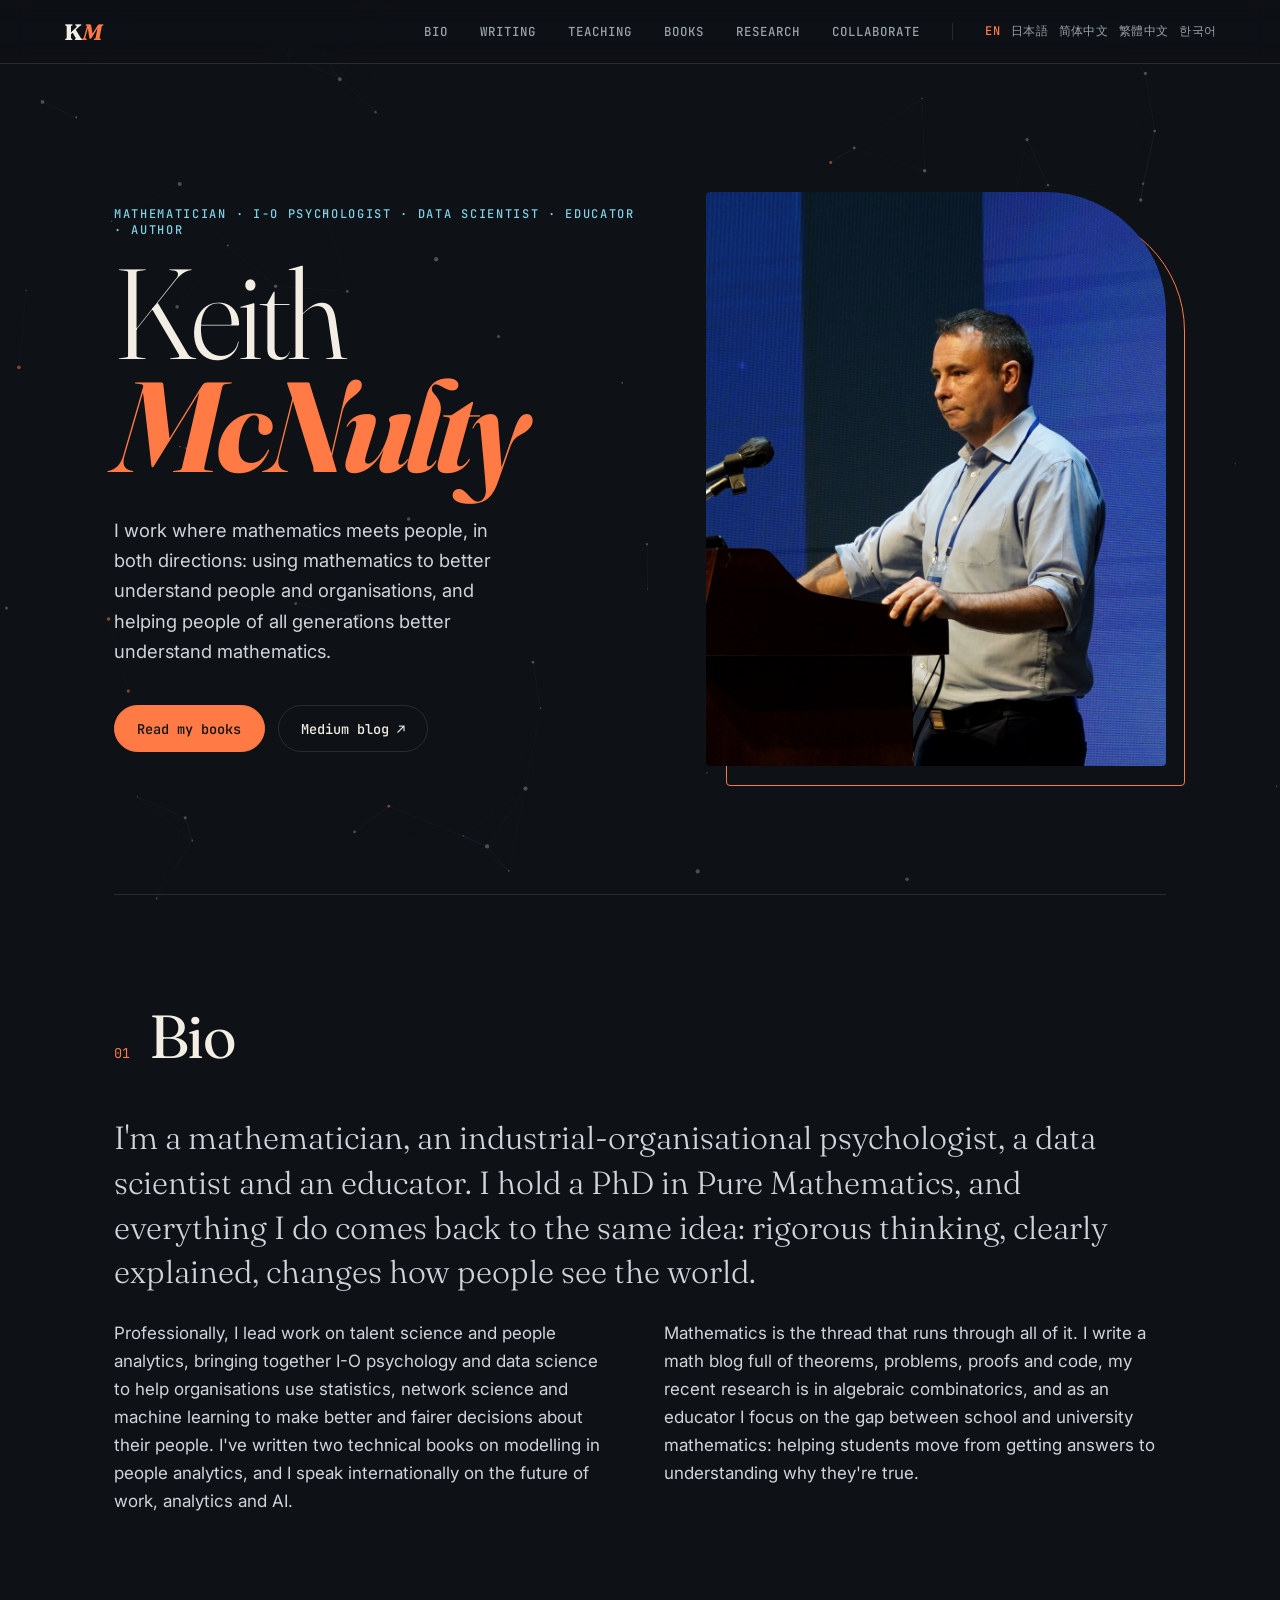
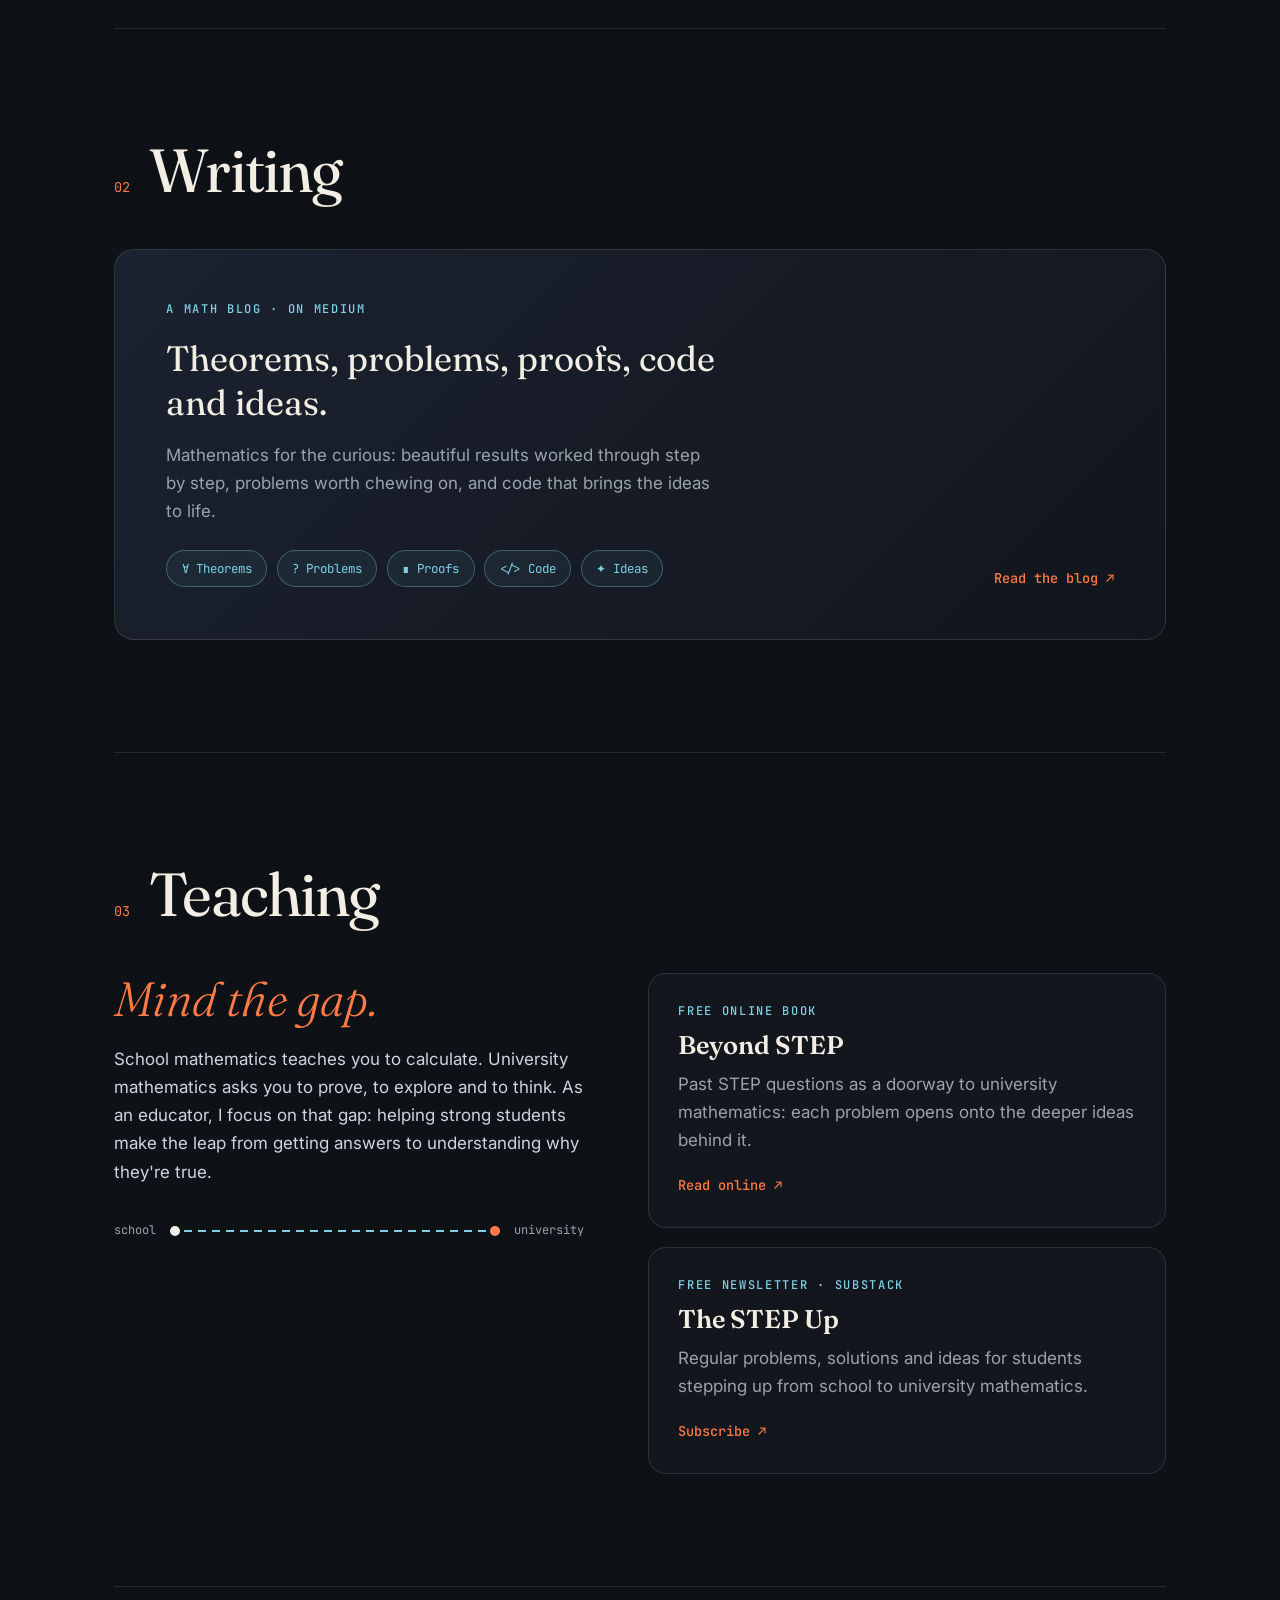
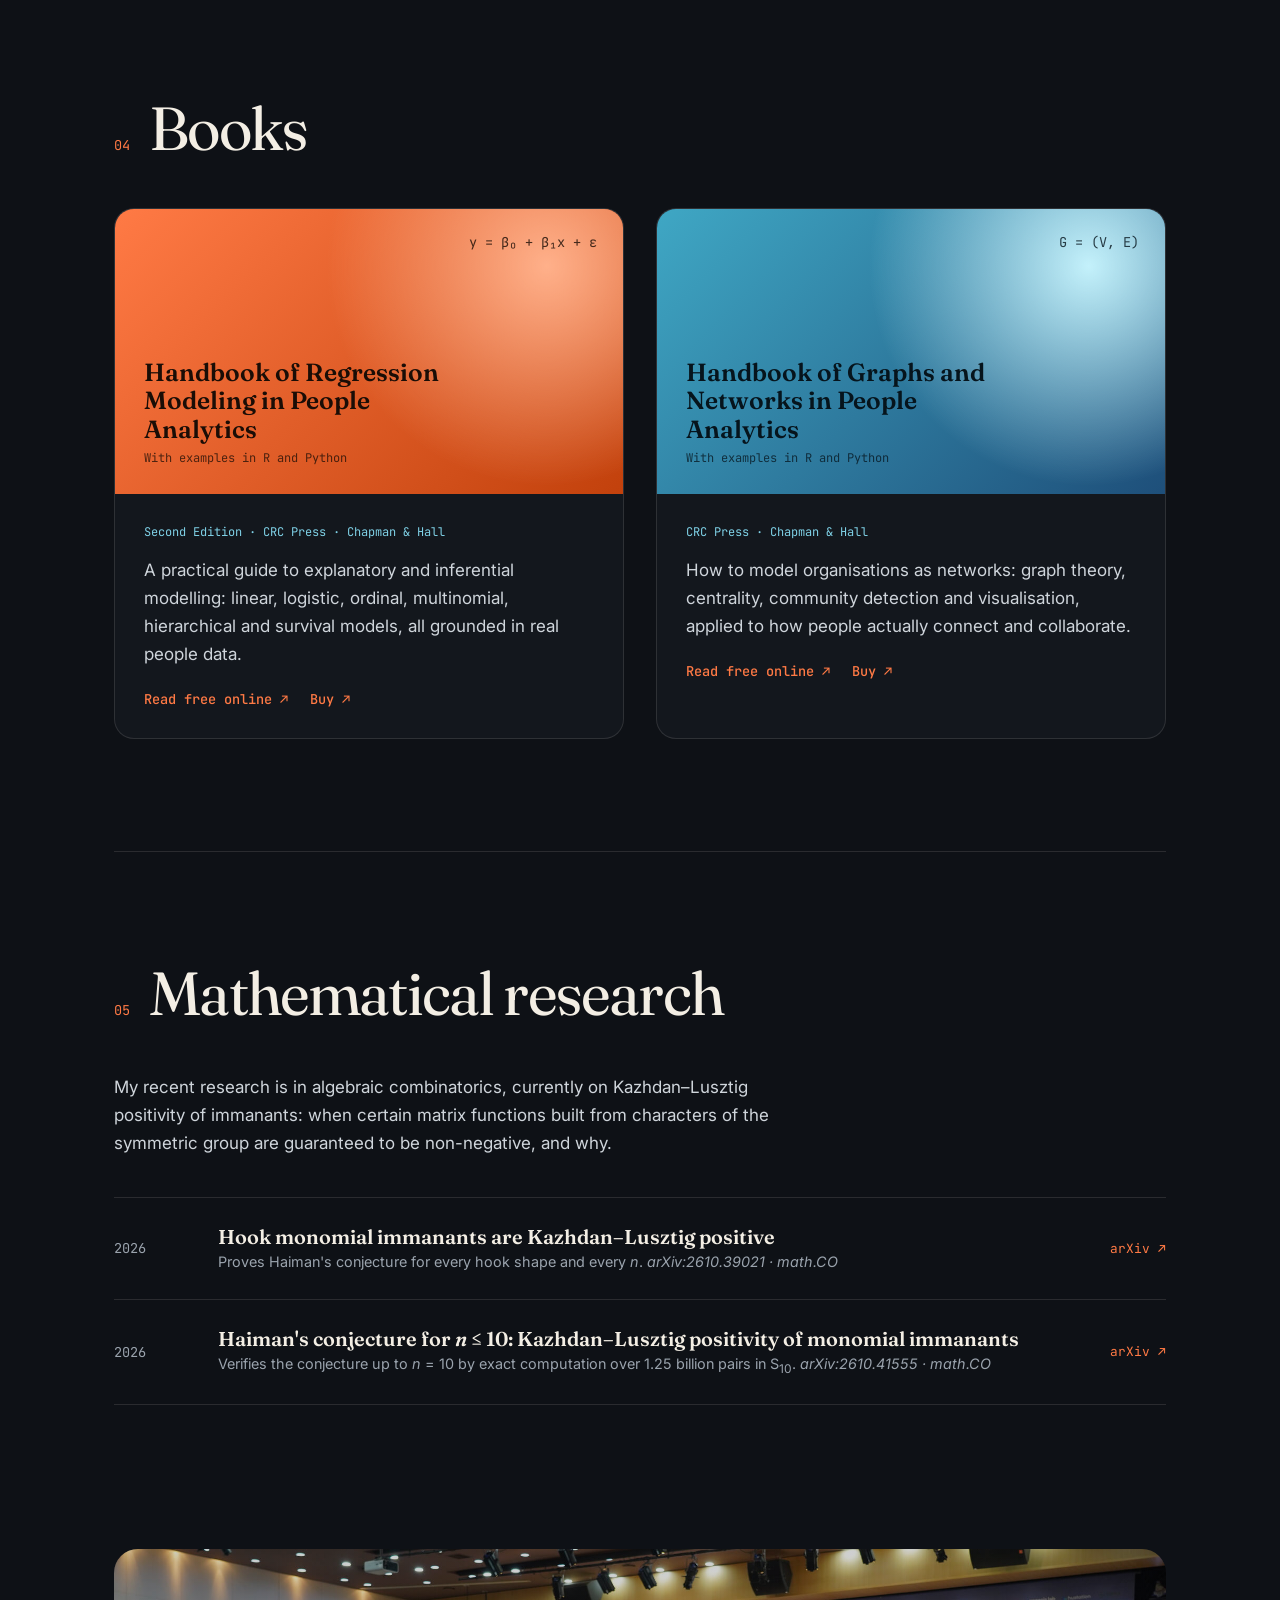
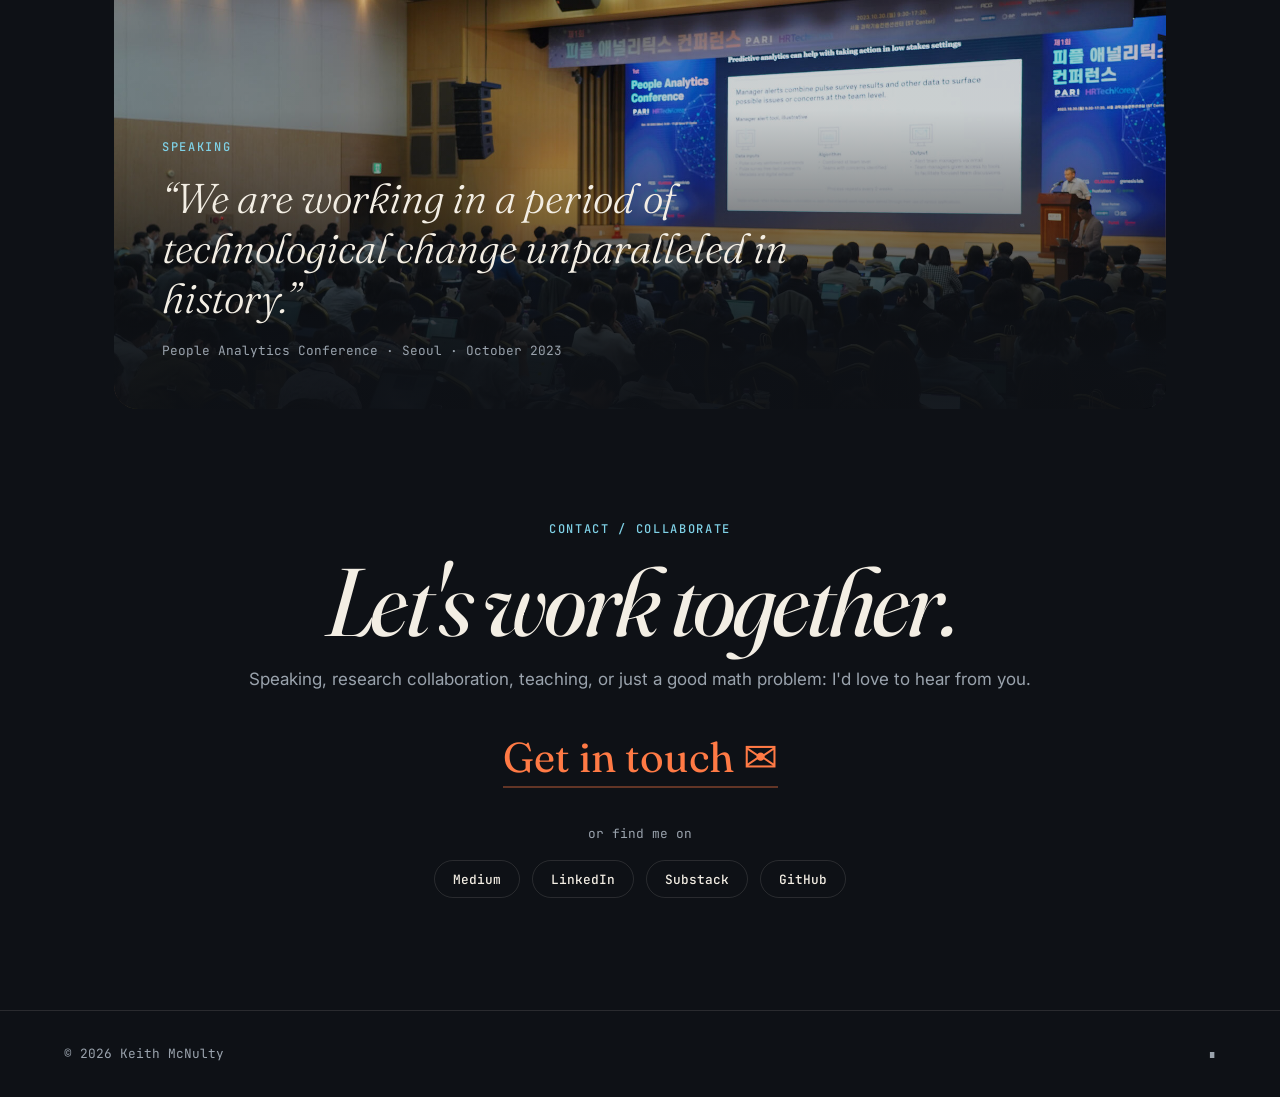
==== commit 3b8dc099: "Add Japanese, Simplified Chinese, Traditional Chinese and Korean versions Each language lives at /<l" ====
--- a/docs/index.html
+++ b/docs/index.html
@@ -8,6 +8,12 @@
   <link rel="icon" href="favicon.ico" sizes="any">
   <link rel="icon" href="favicon.svg" type="image/svg+xml">
   <link rel="apple-touch-icon" href="apple-touch-icon.png">
+  <link rel="alternate" hreflang="en" href="https://keithmcnulty.org/">
+  <link rel="alternate" hreflang="ja" href="https://keithmcnulty.org/ja/">
+  <link rel="alternate" hreflang="zh-Hans" href="https://keithmcnulty.org/zh-hans/">
+  <link rel="alternate" hreflang="zh-Hant" href="https://keithmcnulty.org/zh-hant/">
+  <link rel="alternate" hreflang="ko" href="https://keithmcnulty.org/ko/">
+  <link rel="alternate" hreflang="x-default" href="https://keithmcnulty.org/">
   <meta name="theme-color" content="#0e1116">
   <link rel="preconnect" href="https://fonts.googleapis.com">
   <link rel="preconnect" href="https://fonts.gstatic.com" crossorigin>
@@ -29,6 +35,13 @@
       <a href="#books">Books</a>
       <a href="#research">Research</a>
       <a href="#contact">Collaborate</a>
+      <div class="lang" aria-label="Language">
+        <a href="./" hreflang="en" lang="en" aria-current="page">EN</a>
+        <a href="ja/" hreflang="ja" lang="ja">日本語</a>
+        <a href="zh-hans/" hreflang="zh-Hans" lang="zh-Hans">简体中文</a>
+        <a href="zh-hant/" hreflang="zh-Hant" lang="zh-Hant">繁體中文</a>
+        <a href="ko/" hreflang="ko" lang="ko">한국어</a>
+      </div>
     </nav>
   </header>
 
--- a/docs/style.css
+++ b/docs/style.css
@@ -32,6 +32,14 @@
   opacity: 0.55;
 }
 
+/* CJK pages: Latin display fonts first, then native fallbacks */
+:lang(ja) { --serif: "Fraunces", "Hiragino Mincho ProN", "Yu Mincho", "Noto Serif JP", serif; --sans: "Inter", "Hiragino Sans", "Yu Gothic", "Noto Sans JP", sans-serif; }
+:lang(zh-Hans) { --serif: "Fraunces", "Songti SC", "Noto Serif SC", serif; --sans: "Inter", "PingFang SC", "Microsoft YaHei", "Noto Sans SC", sans-serif; }
+:lang(zh-Hant) { --serif: "Fraunces", "Songti TC", "Noto Serif TC", serif; --sans: "Inter", "PingFang TC", "Microsoft JhengHei", "Noto Sans TC", sans-serif; }
+:lang(ko) { --serif: "Fraunces", "AppleMyungjo", "Noto Serif KR", serif; --sans: "Inter", "Apple SD Gothic Neo", "Malgun Gothic", "Noto Sans KR", sans-serif; word-break: keep-all; }
+html:not([lang="en"]) .lede { max-width: 24em; }
+html:not([lang="en"]) .eyebrow { letter-spacing: 0.08em; }
+
 /* NAV */
 .nav {
   position: sticky; top: 0; z-index: 10;
@@ -49,6 +57,13 @@
   color: var(--muted); transition: color 0.2s;
 }
 .nav nav a:hover { color: var(--accent); }
+.nav nav { align-items: center; }
+.lang {
+  display: flex; gap: 0.7rem; padding-left: clamp(0.9rem, 2.5vw, 2rem);
+  border-left: 1px solid var(--line);
+}
+.nav nav .lang a { text-transform: none; letter-spacing: 0.02em; font-size: 0.75rem; }
+.nav nav .lang a[aria-current="page"] { color: var(--accent); }
 .menu-toggle {
   display: none; width: 40px; height: 40px; padding: 0 9px;
   flex-direction: column; justify-content: center; gap: 5px;
@@ -240,13 +255,6 @@
   .papers li { grid-template-columns: 1fr auto; }
   .papers .year { grid-column: 1 / -1; }
 
-  /* Mobile menu: every item, behind a toggle */
-  .nav { flex-wrap: wrap; }
-  .menu-toggle { display: flex; }
-  .nav nav { display: none; flex-basis: 100%; flex-direction: column; gap: 0; padding-top: 0.6rem; }
-  .nav.open nav { display: flex; }
-  .nav nav a { padding: 0.85rem 0; font-size: 0.85rem; border-top: 1px solid var(--line); color: var(--paper); }
-
   /* Photos: show the whole image on narrow screens */
   .portrait { max-width: 420px; margin-right: 1.2rem; }
   .portrait img { aspect-ratio: auto; height: auto; border-radius: 4px 72px 4px 4px; }
@@ -256,6 +264,18 @@
   .banner::after { display: none; }
 }
 
+/* Collapse the nav into a menu before the links and language switcher run out of room */
+@media (max-width: 1000px) {
+  .nav { flex-wrap: wrap; }
+  .menu-toggle { display: flex; }
+  .nav nav { display: none; flex-basis: 100%; flex-direction: column; gap: 0; padding-top: 0.6rem; }
+  .nav.open nav { display: flex; }
+  .nav nav a { padding: 0.85rem 0; font-size: 0.85rem; border-top: 1px solid var(--line); color: var(--paper); }
+  .nav nav { align-items: stretch; }
+  .lang { flex-wrap: wrap; gap: 0.5rem 1.2rem; padding: 0.9rem 0 0.3rem; border-left: none; border-top: 1px solid var(--line); }
+  .nav nav .lang a { padding: 0; border-top: none; color: var(--muted); }
+}
+
 @media (prefers-reduced-motion: reduce) {
   html { scroll-behavior: auto; }
   .reveal { opacity: 1; transform: none; transition: none; }
